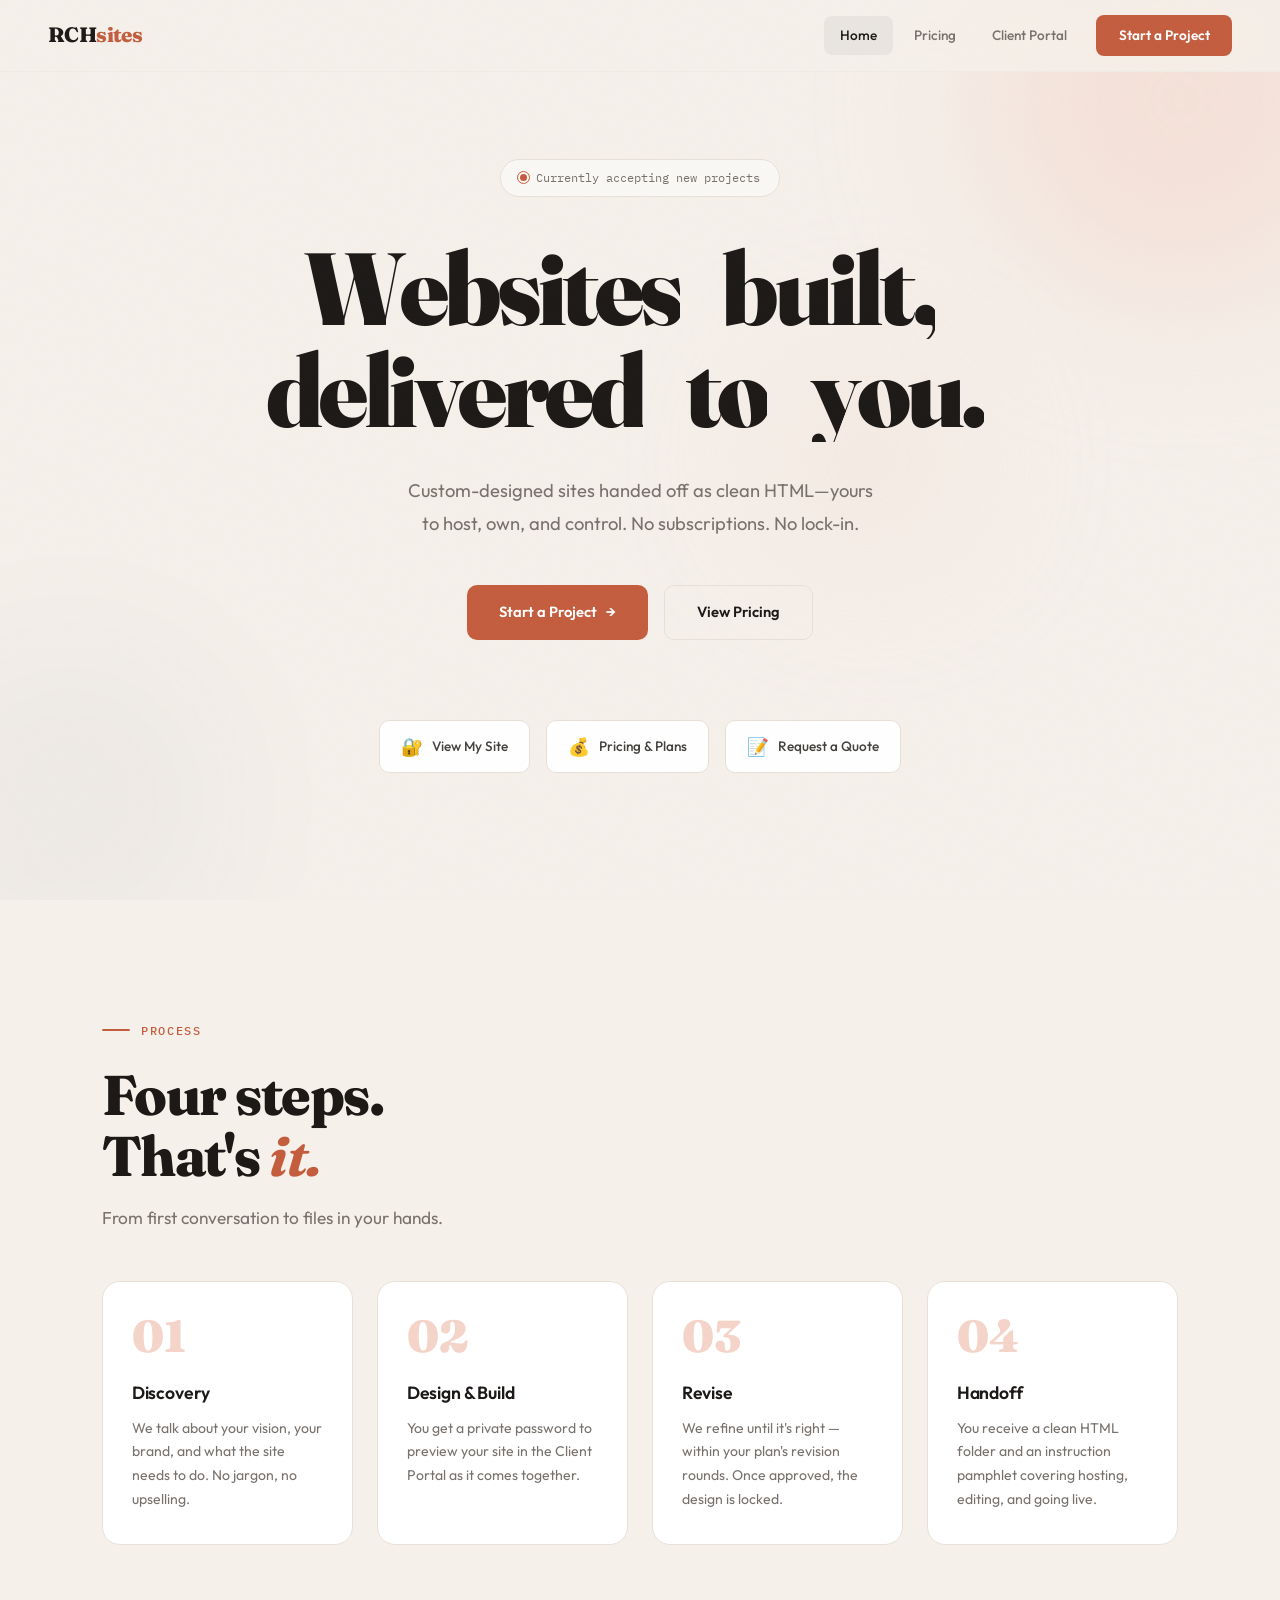
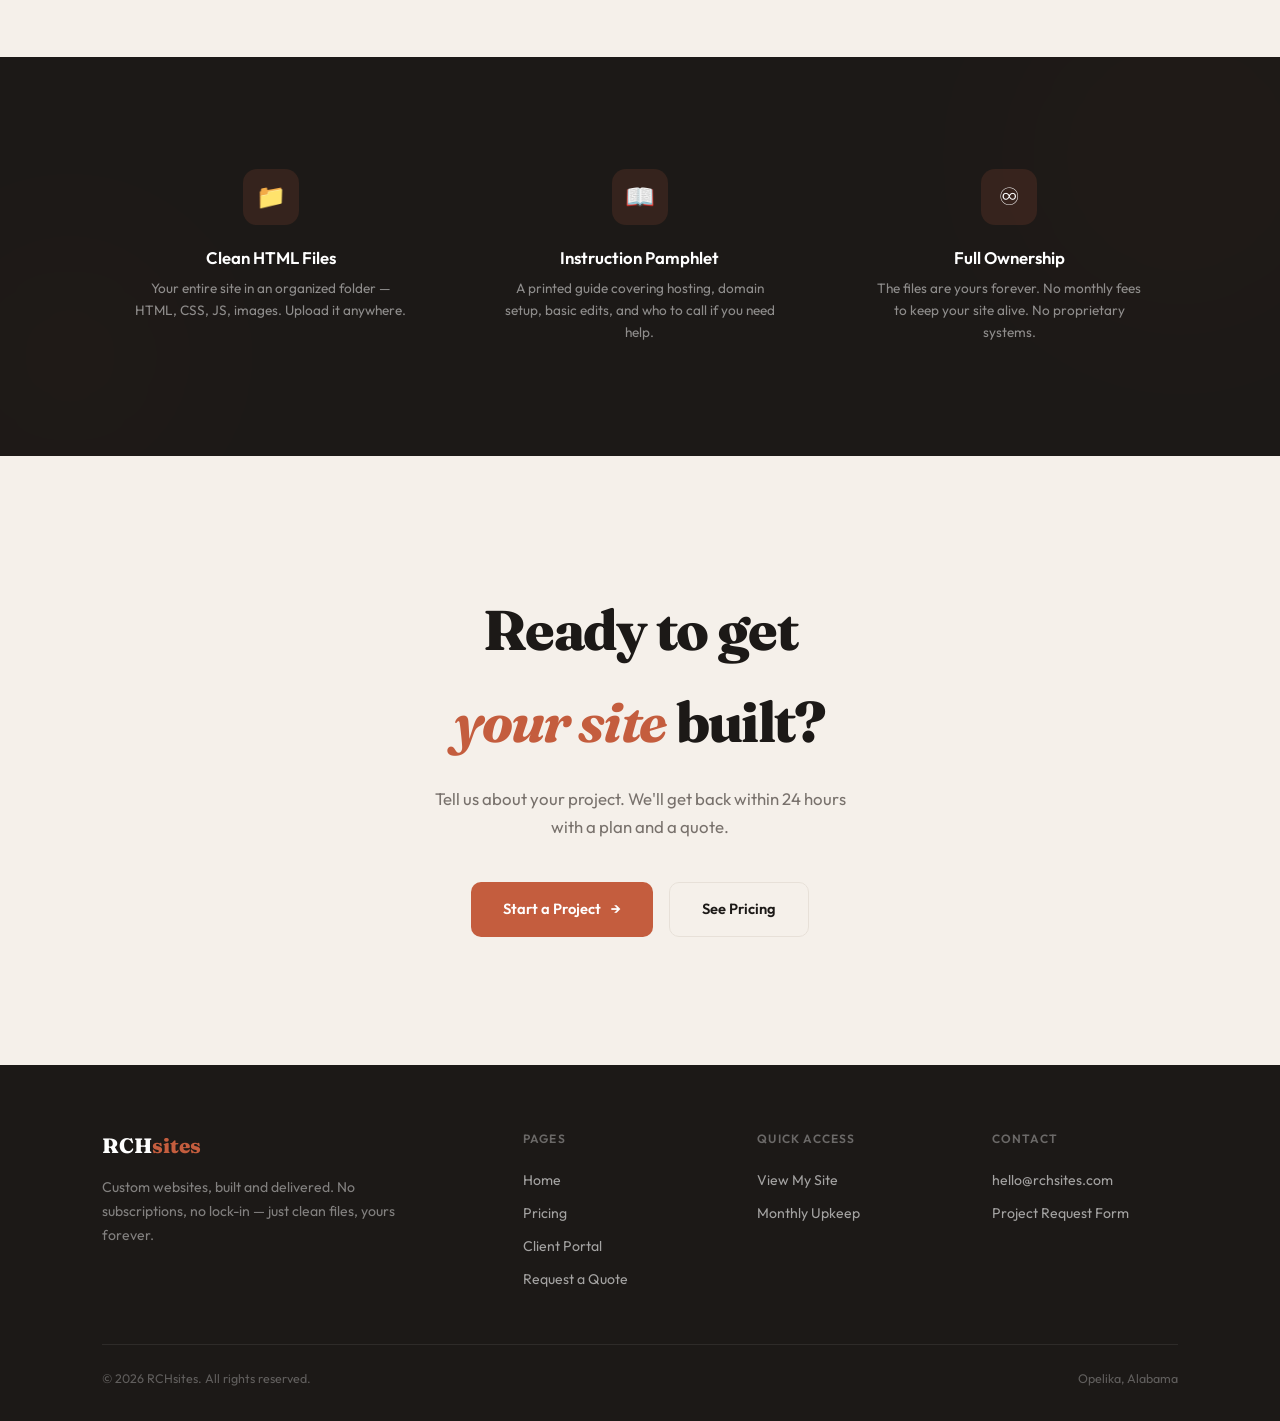
==== index.html @ c329c5b1 "Version 1.0 Initial files for site" ====
<!DOCTYPE html>
<html lang="en">
<head>
<meta charset="UTF-8">
<meta name="viewport" content="width=device-width, initial-scale=1.0">
<title>RCHsites — Web Design, Delivered.</title>
<link rel="stylesheet" href="style.css">
<style>
/* ── HOME-SPECIFIC ── */
.hero {
  min-height: 100vh;
  display: flex; flex-direction: column;
  justify-content: center; align-items: center;
  text-align: center;
  padding: 6rem 2rem 4rem;
  position: relative;
}

.hero h1 {
  font-family: var(--font-display);
  font-size: clamp(3.2rem, 8vw, 7rem);
  font-weight: 900;
  letter-spacing: -0.04em;
  line-height: 1;
  max-width: 850px;
  position: relative;
  z-index: 1;
}

.hero h1 em {
  font-style: italic;
  color: var(--accent);
  font-weight: 700;
  position: relative;
}

.hero h1 em::after {
  content: '';
  position: absolute;
  bottom: 4px; left: -2%; right: -2%;
  height: 12px;
  background: var(--accent-light);
  z-index: -1;
  border-radius: 4px;
  transform: rotate(-1deg);
}

.hero-sub {
  font-size: 1.15rem;
  color: var(--text-muted);
  max-width: 480px;
  margin: 2rem auto 2.8rem;
  line-height: 1.8;
  position: relative;
  z-index: 1;
}

.hero-actions {
  display: flex; gap: 1rem; flex-wrap: wrap; justify-content: center;
  position: relative; z-index: 1;
}

.hero-badge {
  display: inline-flex; align-items: center; gap: 0.6rem;
  padding: 0.5rem 1.2rem;
  border: 1px solid var(--border);
  border-radius: 100px;
  font-family: var(--font-mono);
  font-size: 0.75rem;
  color: var(--text-muted);
  margin-bottom: 2.5rem;
  background: var(--bg-white);
  animation: badgeFade 0.8s ease both;
}

.hero-badge .pulse {
  width: 7px; height: 7px;
  background: var(--accent);
  border-radius: 50%;
  position: relative;
}

.hero-badge .pulse::after {
  content: '';
  position: absolute; inset: -3px;
  border-radius: 50%;
  border: 1.5px solid var(--accent);
  animation: pingPulse 2s ease-in-out infinite;
}

@keyframes pingPulse {
  0%, 100% { transform: scale(1); opacity: 0.6; }
  50% { transform: scale(1.8); opacity: 0; }
}

@keyframes badgeFade {
  from { opacity: 0; transform: translateY(-10px); }
  to { opacity: 1; transform: translateY(0); }
}

/* ── QUICK LINK BAR ── */
.quick-links {
  margin-top: 5rem;
  display: flex; gap: 1rem; justify-content: center; flex-wrap: wrap;
  position: relative; z-index: 1;
}

.quick-link {
  display: flex; align-items: center; gap: 0.6rem;
  padding: 0.7rem 1.3rem;
  background: var(--bg-card);
  border: 1px solid var(--border);
  border-radius: 10px;
  font-size: 0.85rem;
  font-weight: 500;
  color: var(--text-mid);
  transition: all var(--transition);
  cursor: pointer;
}

.quick-link:hover {
  border-color: var(--accent);
  color: var(--accent);
  transform: translateY(-2px);
  box-shadow: var(--shadow-md);
}

.quick-link .ql-icon {
  font-size: 1.1rem;
}

/* ── TRUST STRIP ── */
.trust-strip {
  padding: 3rem 0;
  text-align: center;
  overflow: hidden;
}

.trust-label {
  font-family: var(--font-mono);
  font-size: 0.68rem;
  text-transform: uppercase;
  letter-spacing: 0.14em;
  color: var(--text-faint);
  margin-bottom: 2rem;
}

.trust-items {
  display: flex;
  gap: 4rem;
  justify-content: center;
  align-items: center;
  flex-wrap: wrap;
}

.trust-item {
  font-family: var(--font-display);
  font-size: 1.5rem;
  font-weight: 700;
  color: var(--text-faint);
  opacity: 0.5;
  letter-spacing: -0.02em;
  transition: opacity 0.3s;
}

.trust-item:hover { opacity: 0.8; }

/* ── PROCESS SECTION ── */
.process-section { position: relative; }

.process-grid {
  display: grid;
  grid-template-columns: repeat(4, 1fr);
  gap: 1.5rem;
  margin-top: 3rem;
}

.process-card {
  background: var(--bg-card);
  border: 1px solid var(--border);
  border-radius: var(--radius-lg);
  padding: 2rem 1.8rem;
  position: relative;
  overflow: hidden;
  transition: all var(--transition);
}

.process-card:hover {
  transform: translateY(-6px);
  box-shadow: var(--shadow-lg);
  border-color: var(--accent-light);
}

.process-card::before {
  content: '';
  position: absolute;
  top: 0; left: 0; right: 0;
  height: 3px;
  background: linear-gradient(90deg, var(--accent), transparent);
  transform: scaleX(0);
  transform-origin: left;
  transition: transform 0.5s cubic-bezier(0.22, 1, 0.36, 1);
}

.process-card:hover::before { transform: scaleX(1); }

.process-num {
  font-family: var(--font-display);
  font-size: 2.8rem;
  font-weight: 900;
  color: var(--accent-light);
  line-height: 1;
  margin-bottom: 1.2rem;
  transition: color 0.3s;
}

.process-card:hover .process-num { color: var(--accent); }

.process-card h3 {
  font-size: 1.1rem;
  font-weight: 600;
  margin-bottom: 0.6rem;
  letter-spacing: -0.01em;
}

.process-card p {
  font-size: 0.88rem;
  color: var(--text-muted);
  line-height: 1.7;
}

/* ── FEATURES STRIP ── */
.features-strip {
  background: var(--bg-dark);
  color: #fff;
  padding: 5rem 0;
  position: relative;
  overflow: hidden;
}

.features-strip .bg-shapes { opacity: 0.3; }
.features-strip .bg-shape { background: rgba(196,93,62,0.15); }

.features-grid {
  display: grid;
  grid-template-columns: repeat(3, 1fr);
  gap: 2rem;
  position: relative; z-index: 1;
}

.feature-item {
  text-align: center;
  padding: 2rem;
}

.feature-icon {
  width: 56px; height: 56px;
  margin: 0 auto 1.2rem;
  background: rgba(196,93,62,0.15);
  border-radius: 14px;
  display: flex; align-items: center; justify-content: center;
  font-size: 1.5rem;
  transition: transform 0.3s, background 0.3s;
}

.feature-item:hover .feature-icon {
  transform: scale(1.1) rotate(-5deg);
  background: rgba(196,93,62,0.25);
}

.feature-item h3 {
  font-size: 1.05rem;
  font-weight: 600;
  margin-bottom: 0.4rem;
}

.feature-item p {
  font-size: 0.85rem;
  color: rgba(255,255,255,0.5);
  line-height: 1.6;
}

/* ── CTA SECTION ── */
.cta-section {
  text-align: center;
  padding: 8rem 0;
}

.cta-section h2 {
  font-family: var(--font-display);
  font-size: clamp(2.2rem, 5vw, 3.5rem);
  font-weight: 800;
  letter-spacing: -0.03em;
  margin-bottom: 1rem;
}

.cta-section h2 em { font-style: italic; color: var(--accent); font-weight: 700; }

.cta-section p {
  color: var(--text-muted);
  font-size: 1.05rem;
  max-width: 440px;
  margin: 0 auto 2.5rem;
  line-height: 1.7;
}

.cta-buttons { display: flex; gap: 1rem; justify-content: center; flex-wrap: wrap; }

@media (max-width: 900px) {
  .process-grid { grid-template-columns: 1fr 1fr; }
  .features-grid { grid-template-columns: 1fr; gap: 1rem; }
}

@media (max-width: 600px) {
  .process-grid { grid-template-columns: 1fr; }
  .hero-actions { flex-direction: column; align-items: center; }
  .quick-links { flex-direction: column; align-items: center; }
}
</style>
</head>
<body>

<!-- NAV -->
<nav>
  <a href="index.html" class="nav-logo">RCH<span>sites</span></a>
  <button class="nav-toggle" aria-label="Menu">
    <span></span><span></span><span></span>
  </button>
  <div class="nav-links">
    <a href="index.html" class="active">Home</a>
    <a href="pricing.html">Pricing</a>
    <a href="portal.html">Client Portal</a>
    <a href="request.html" class="nav-cta">Start a Project</a>
  </div>
</nav>

<!-- HERO -->
<section class="hero">
  <div class="bg-shapes">
    <div class="bg-shape"></div>
    <div class="bg-shape"></div>
    <div class="bg-shape"></div>
  </div>

  <div class="hero-badge">
    <span class="pulse"></span>
    Currently accepting new projects
  </div>

  <h1 class="split-text">Websites built, delivered to you.</h1>

  <p class="hero-sub">
    Custom-designed sites handed off as clean HTML&mdash;yours to host, own, and control. No subscriptions. No lock-in.
  </p>

  <div class="hero-actions">
    <a href="request.html" class="btn btn-primary magnetic">Start a Project <span class="arrow">→</span></a>
    <a href="pricing.html" class="btn btn-outline magnetic">View Pricing</a>
  </div>

  <div class="quick-links">
    <a href="portal.html" class="quick-link">
      <span class="ql-icon">🔐</span>
      View My Site
    </a>
    <a href="pricing.html" class="quick-link">
      <span class="ql-icon">💰</span>
      Pricing &amp; Plans
    </a>
    <a href="request.html" class="quick-link">
      <span class="ql-icon">📝</span>
      Request a Quote
    </a>
  </div>
</section>

<!-- PROCESS -->
<section class="process-section">
  <div class="container">
    <div class="section-eyebrow">Process</div>
    <h2 class="section-heading reveal">Four steps.<br>That's <em>it.</em></h2>
    <p class="section-sub reveal">From first conversation to files in your hands.</p>

    <div class="process-grid stagger">
      <div class="process-card tilt-card reveal">
        <div class="tilt-inner">
          <div class="tilt-shine"></div>
          <div class="process-num">01</div>
          <h3>Discovery</h3>
          <p>We talk about your vision, your brand, and what the site needs to do. No jargon, no upselling.</p>
        </div>
      </div>
      <div class="process-card tilt-card reveal">
        <div class="tilt-inner">
          <div class="tilt-shine"></div>
          <div class="process-num">02</div>
          <h3>Design &amp; Build</h3>
          <p>You get a private password to preview your site in the Client Portal as it comes together.</p>
        </div>
      </div>
      <div class="process-card tilt-card reveal">
        <div class="tilt-inner">
          <div class="tilt-shine"></div>
          <div class="process-num">03</div>
          <h3>Revise</h3>
          <p>We refine until it's right — within your plan's revision rounds. Once approved, the design is locked.</p>
        </div>
      </div>
      <div class="process-card tilt-card reveal">
        <div class="tilt-inner">
          <div class="tilt-shine"></div>
          <div class="process-num">04</div>
          <h3>Handoff</h3>
          <p>You receive a clean HTML folder and an instruction pamphlet covering hosting, editing, and going live.</p>
        </div>
      </div>
    </div>
  </div>
</section>

<!-- FEATURES -->
<section class="features-strip">
  <div class="bg-shapes">
    <div class="bg-shape"></div>
    <div class="bg-shape"></div>
  </div>
  <div class="container">
    <div class="features-grid stagger">
      <div class="feature-item reveal">
        <div class="feature-icon">📁</div>
        <h3>Clean HTML Files</h3>
        <p>Your entire site in an organized folder — HTML, CSS, JS, images. Upload it anywhere.</p>
      </div>
      <div class="feature-item reveal">
        <div class="feature-icon">📖</div>
        <h3>Instruction Pamphlet</h3>
        <p>A printed guide covering hosting, domain setup, basic edits, and who to call if you need help.</p>
      </div>
      <div class="feature-item reveal">
        <div class="feature-icon">♾️</div>
        <h3>Full Ownership</h3>
        <p>The files are yours forever. No monthly fees to keep your site alive. No proprietary systems.</p>
      </div>
    </div>
  </div>
</section>

<!-- CTA -->
<section class="cta-section">
  <div class="container">
    <h2 class="reveal">Ready to get<br><em>your site</em> built?</h2>
    <p class="reveal">Tell us about your project. We'll get back within 24 hours with a plan and a quote.</p>
    <div class="cta-buttons reveal">
      <a href="request.html" class="btn btn-primary magnetic">Start a Project <span class="arrow">→</span></a>
      <a href="pricing.html" class="btn btn-outline magnetic">See Pricing</a>
    </div>
  </div>
</section>

<!-- FOOTER -->
<footer>
  <div class="container">
    <div class="footer-grid">
      <div>
        <div class="footer-brand">RCH<span>sites</span></div>
        <p class="footer-desc">Custom websites, built and delivered. No subscriptions, no lock-in — just clean files, yours forever.</p>
      </div>
      <div class="footer-col">
        <h4>Pages</h4>
        <a href="index.html">Home</a>
        <a href="pricing.html">Pricing</a>
        <a href="portal.html">Client Portal</a>
        <a href="request.html">Request a Quote</a>
      </div>
      <div class="footer-col">
        <h4>Quick Access</h4>
        <a href="portal.html">View My Site</a>
        <a href="pricing.html#upkeep">Monthly Upkeep</a>
      </div>
      <div class="footer-col">
        <h4>Contact</h4>
        <a href="mailto:hello@rchsites.com">hello@rchsites.com</a>
        <a href="request.html">Project Request Form</a>
      </div>
    </div>
    <div class="footer-bottom">
      <span>&copy; 2026 RCHsites. All rights reserved.</span>
      <span>Opelika, Alabama</span>
    </div>
  </div>
</footer>

<script src="main.js"></script>
</body>
</html>
---- style.css ----
/* ══════════════════════════════════════════
   RCHsites.com — Global Stylesheet
   Aesthetic: Warm editorial / refined craft
   ══════════════════════════════════════════ */

@import url('https://fonts.googleapis.com/css2?family=Fraunces:ital,opsz,wght@0,9..144,400;0,9..144,600;0,9..144,800;0,9..144,900;1,9..144,400;1,9..144,700&family=Outfit:wght@300;400;500;600;700&family=IBM+Plex+Mono:wght@400;500&display=swap');

*, *::before, *::after { margin: 0; padding: 0; box-sizing: border-box; }

:root {
  --bg: #f5f0ea;
  --bg-white: #faf8f5;
  --bg-card: #ffffff;
  --bg-dark: #1c1917;
  --bg-dark-card: #292524;
  --text: #1c1917;
  --text-mid: #44403c;
  --text-muted: #78716c;
  --text-faint: #a8a29e;
  --accent: #c45d3e;
  --accent-light: #f4d3c8;
  --accent-dark: #a14830;
  --accent-bg: rgba(196,93,62,0.06);
  --navy: #1e3a5f;
  --navy-light: #2c5282;
  --border: #e7e0d8;
  --border-light: #f0ebe5;
  --shadow-sm: 0 1px 3px rgba(28,25,23,0.04);
  --shadow-md: 0 4px 20px rgba(28,25,23,0.06);
  --shadow-lg: 0 12px 40px rgba(28,25,23,0.08);
  --shadow-xl: 0 20px 60px rgba(28,25,23,0.1);
  --radius: 12px;
  --radius-lg: 18px;
  --font-display: 'Fraunces', Georgia, serif;
  --font-body: 'Outfit', system-ui, sans-serif;
  --font-mono: 'IBM Plex Mono', monospace;
  --transition: 0.35s cubic-bezier(0.22, 1, 0.36, 1);
}

html { scroll-behavior: smooth; }

body {
  font-family: var(--font-body);
  background: var(--bg);
  color: var(--text);
  overflow-x: hidden;
  line-height: 1.65;
  font-weight: 400;
  -webkit-font-smoothing: antialiased;
}

a { color: inherit; text-decoration: none; }

::selection {
  background: var(--accent);
  color: #fff;
}

/* ══════ NOISE TEXTURE OVERLAY ══════ */
body::after {
  content: '';
  position: fixed;
  inset: 0;
  pointer-events: none;
  z-index: 9999;
  opacity: 0.025;
  background-image: url("data:image/svg+xml,%3Csvg viewBox='0 0 256 256' xmlns='http://www.w3.org/2000/svg'%3E%3Cfilter id='n'%3E%3CfeTurbulence type='fractalNoise' baseFrequency='0.9' numOctaves='4' stitchTiles='stitch'/%3E%3C/filter%3E%3Crect width='100%25' height='100%25' filter='url(%23n)'/%3E%3C/svg%3E");
  background-repeat: repeat;
  background-size: 200px 200px;
}

/* ══════ NAVIGATION ══════ */
nav {
  position: fixed; top: 0; left: 0; right: 0;
  z-index: 1000;
  padding: 0 3rem;
  height: 72px;
  display: flex; align-items: center; justify-content: space-between;
  background: rgba(245,240,234,0.85);
  backdrop-filter: blur(24px) saturate(1.5);
  -webkit-backdrop-filter: blur(24px) saturate(1.5);
  border-bottom: 1px solid var(--border-light);
  transition: transform 0.4s ease, box-shadow 0.4s ease;
}

nav.scrolled {
  box-shadow: var(--shadow-sm);
}

.nav-logo {
  font-family: var(--font-display);
  font-size: 1.3rem;
  font-weight: 800;
  letter-spacing: -0.03em;
  color: var(--text);
}

.nav-logo span { color: var(--accent); }

.nav-links { display: flex; gap: 0.3rem; align-items: center; }

.nav-links a {
  font-size: 0.85rem;
  font-weight: 500;
  color: var(--text-muted);
  padding: 0.5rem 1rem;
  border-radius: 8px;
  transition: color var(--transition), background var(--transition);
}

.nav-links a:hover {
  color: var(--text);
  background: rgba(28,25,23,0.04);
}

.nav-links a.active {
  color: var(--text);
  background: rgba(28,25,23,0.05);
}

.nav-cta {
  background: var(--accent) !important;
  color: #fff !important;
  padding: 0.55rem 1.4rem !important;
  border-radius: 8px !important;
  font-weight: 600 !important;
  transition: transform 0.2s, box-shadow 0.3s, background 0.3s !important;
  margin-left: 0.5rem;
}

.nav-cta:hover {
  background: var(--accent-dark) !important;
  transform: translateY(-1px);
  box-shadow: 0 6px 24px rgba(196,93,62,0.25);
}

/* Mobile nav toggle */
.nav-toggle {
  display: none;
  background: none; border: none;
  cursor: pointer; padding: 0.5rem;
  flex-direction: column; gap: 5px;
}
.nav-toggle span {
  display: block; width: 22px; height: 2px;
  background: var(--text); border-radius: 2px;
  transition: var(--transition);
}

/* ══════ SHARED LAYOUT ══════ */
.container { max-width: 1140px; margin: 0 auto; padding: 0 2rem; }
section { padding: 7rem 0; }

.section-eyebrow {
  display: inline-flex; align-items: center; gap: 0.7rem;
  font-family: var(--font-mono);
  font-size: 0.72rem;
  font-weight: 500;
  color: var(--accent);
  text-transform: uppercase;
  letter-spacing: 0.14em;
  margin-bottom: 1.5rem;
}

.section-eyebrow::before {
  content: '';
  width: 28px; height: 2px;
  background: var(--accent);
  border-radius: 1px;
}

.section-heading {
  font-family: var(--font-display);
  font-size: clamp(2.2rem, 4.5vw, 3.5rem);
  font-weight: 800;
  letter-spacing: -0.03em;
  line-height: 1.1;
  color: var(--text);
}

.section-heading em {
  font-style: italic;
  color: var(--accent);
  font-weight: 700;
}

.section-sub {
  font-size: 1.08rem;
  color: var(--text-muted);
  max-width: 520px;
  line-height: 1.75;
  margin-top: 1rem;
}

/* ══════ BUTTONS ══════ */
.btn {
  display: inline-flex; align-items: center; gap: 0.6rem;
  padding: 0.9rem 2rem;
  border-radius: 10px;
  font-family: var(--font-body);
  font-weight: 600;
  font-size: 0.92rem;
  border: none; cursor: pointer;
  transition: transform 0.25s ease, box-shadow 0.35s ease, background 0.3s;
  position: relative;
  overflow: hidden;
}

.btn::after {
  content: '';
  position: absolute; inset: 0;
  background: linear-gradient(120deg, transparent 40%, rgba(255,255,255,0.15) 50%, transparent 60%);
  transform: translateX(-100%);
  transition: transform 0.6s ease;
}

.btn:hover::after { transform: translateX(100%); }

.btn-primary {
  background: var(--accent);
  color: #fff;
}

.btn-primary:hover {
  transform: translateY(-2px);
  box-shadow: 0 8px 30px rgba(196,93,62,0.3);
}

.btn-outline {
  background: transparent;
  color: var(--text);
  border: 1.5px solid var(--border);
}

.btn-outline:hover {
  border-color: var(--text-mid);
  transform: translateY(-2px);
  box-shadow: var(--shadow-md);
}

.btn-dark {
  background: var(--bg-dark);
  color: #fff;
}

.btn-dark:hover {
  transform: translateY(-2px);
  box-shadow: 0 8px 30px rgba(28,25,23,0.25);
}

.btn .arrow {
  transition: transform 0.3s ease;
}

.btn:hover .arrow { transform: translateX(3px); }

/* ══════ CARDS ══════ */
.card {
  background: var(--bg-card);
  border: 1px solid var(--border);
  border-radius: var(--radius-lg);
  padding: 2.2rem;
  transition: transform var(--transition), box-shadow var(--transition), border-color var(--transition);
  position: relative;
}

.card:hover {
  transform: translateY(-5px);
  box-shadow: var(--shadow-lg);
  border-color: var(--accent-light);
}

/* ══════ SCROLL ANIMATIONS ══════ */
.reveal {
  opacity: 0;
  transform: translateY(40px);
  transition: opacity 0.8s cubic-bezier(0.22, 1, 0.36, 1), transform 0.8s cubic-bezier(0.22, 1, 0.36, 1);
}

.reveal.visible {
  opacity: 1;
  transform: translateY(0);
}

.reveal-left {
  opacity: 0;
  transform: translateX(-50px);
  transition: opacity 0.8s cubic-bezier(0.22, 1, 0.36, 1), transform 0.8s cubic-bezier(0.22, 1, 0.36, 1);
}

.reveal-left.visible {
  opacity: 1;
  transform: translateX(0);
}

.reveal-right {
  opacity: 0;
  transform: translateX(50px);
  transition: opacity 0.8s cubic-bezier(0.22, 1, 0.36, 1), transform 0.8s cubic-bezier(0.22, 1, 0.36, 1);
}

.reveal-right.visible {
  opacity: 1;
  transform: translateX(0);
}

.reveal-scale {
  opacity: 0;
  transform: scale(0.92);
  transition: opacity 0.8s cubic-bezier(0.22, 1, 0.36, 1), transform 0.8s cubic-bezier(0.22, 1, 0.36, 1);
}

.reveal-scale.visible {
  opacity: 1;
  transform: scale(1);
}

/* Stagger children */
.stagger > * { transition-delay: calc(var(--i, 0) * 0.1s); }

/* ══════ TEXT SPLIT ANIMATION ══════ */
.split-text .char {
  display: inline-block;
  opacity: 0;
  transform: translateY(50px) rotateX(-40deg);
  animation: charReveal 0.6s cubic-bezier(0.22, 1, 0.36, 1) forwards;
}

@keyframes charReveal {
  to { opacity: 1; transform: translateY(0) rotateX(0); }
}

.split-text .word {
  display: inline-block;
  overflow: hidden;
  margin-right: 0.3em;
  vertical-align: top;
}

/* ══════ FLOATING SHAPES ══════ */
.bg-shapes {
  position: absolute; inset: 0;
  pointer-events: none;
  overflow: hidden;
  z-index: 0;
}

.bg-shape {
  position: absolute;
  border-radius: 50%;
  opacity: 0.5;
  filter: blur(80px);
  animation: float 20s ease-in-out infinite;
}

.bg-shape:nth-child(1) {
  width: 400px; height: 400px;
  background: var(--accent-light);
  top: -100px; right: -100px;
  animation-delay: 0s;
}

.bg-shape:nth-child(2) {
  width: 300px; height: 300px;
  background: rgba(30,58,95,0.08);
  bottom: -50px; left: -80px;
  animation-delay: -7s;
}

.bg-shape:nth-child(3) {
  width: 200px; height: 200px;
  background: var(--accent-light);
  top: 40%; left: 60%;
  animation-delay: -14s;
  opacity: 0.3;
}

@keyframes float {
  0%, 100% { transform: translate(0, 0) rotate(0deg); }
  25% { transform: translate(30px, -40px) rotate(5deg); }
  50% { transform: translate(-20px, 20px) rotate(-3deg); }
  75% { transform: translate(15px, 30px) rotate(4deg); }
}

/* ══════ TILT CARD EFFECT ══════ */
.tilt-card {
  transform-style: preserve-3d;
  perspective: 1000px;
}

.tilt-card .tilt-inner {
  transition: transform 0.15s ease;
  transform-style: preserve-3d;
}

.tilt-card .tilt-shine {
  position: absolute; inset: 0;
  border-radius: inherit;
  pointer-events: none;
  opacity: 0;
  transition: opacity 0.3s;
  background: radial-gradient(circle at var(--x, 50%) var(--y, 50%),
    rgba(255,255,255,0.12) 0%, transparent 60%);
}

.tilt-card:hover .tilt-shine { opacity: 1; }

/* ══════ MAGNETIC BUTTON ══════ */
.magnetic {
  transition: transform 0.2s ease;
}

/* ══════ PAGE TRANSITION ══════ */
.page-content {
  animation: pageIn 0.7s cubic-bezier(0.22, 1, 0.36, 1) both;
}

@keyframes pageIn {
  from { opacity: 0; transform: translateY(30px); }
  to { opacity: 1; transform: translateY(0); }
}

/* ══════ COUNTER ANIMATION ══════ */
.counter {
  font-variant-numeric: tabular-nums;
}

/* ══════ MARQUEE ══════ */
.marquee-track {
  display: flex;
  animation: marquee 30s linear infinite;
  width: max-content;
}

@keyframes marquee {
  from { transform: translateX(0); }
  to { transform: translateX(-50%); }
}

/* ══════ DIVIDER ══════ */
.divider {
  height: 1px;
  background: var(--border);
  margin: 0 auto;
}

/* ══════ FOOTER ══════ */
footer {
  background: var(--bg-dark);
  color: rgba(255,255,255,0.7);
  padding: 4rem 0 2rem;
}

.footer-grid {
  display: grid;
  grid-template-columns: 2fr 1fr 1fr 1fr;
  gap: 3rem;
  margin-bottom: 3rem;
}

.footer-brand {
  font-family: var(--font-display);
  font-size: 1.3rem;
  font-weight: 800;
  color: #fff;
  margin-bottom: 0.8rem;
}

.footer-brand span { color: var(--accent); }

.footer-desc {
  font-size: 0.88rem;
  line-height: 1.7;
  color: rgba(255,255,255,0.45);
  max-width: 300px;
}

.footer-col h4 {
  font-size: 0.75rem;
  font-weight: 600;
  text-transform: uppercase;
  letter-spacing: 0.1em;
  color: rgba(255,255,255,0.35);
  margin-bottom: 1rem;
}

.footer-col a {
  display: block;
  font-size: 0.88rem;
  color: rgba(255,255,255,0.6);
  padding: 0.3rem 0;
  transition: color 0.2s, transform 0.2s;
}

.footer-col a:hover {
  color: #fff;
  transform: translateX(3px);
}

.footer-bottom {
  border-top: 1px solid rgba(255,255,255,0.08);
  padding-top: 1.5rem;
  display: flex; justify-content: space-between; align-items: center;
  font-size: 0.78rem;
  color: rgba(255,255,255,0.3);
}

/* ══════ RESPONSIVE ══════ */
@media (max-width: 900px) {
  .footer-grid { grid-template-columns: 1fr 1fr; gap: 2rem; }
}

@media (max-width: 768px) {
  nav { padding: 0 1.2rem; }
  .nav-links { 
    display: none; 
    position: absolute;
    top: 72px; left: 0; right: 0;
    background: rgba(245,240,234,0.97);
    backdrop-filter: blur(24px);
    flex-direction: column;
    padding: 1rem;
    border-bottom: 1px solid var(--border);
    gap: 0;
  }
  .nav-links.open { display: flex; }
  .nav-links a { padding: 0.8rem 1rem; }
  .nav-cta { margin-left: 0 !important; margin-top: 0.5rem; text-align: center; justify-content: center; }
  .nav-toggle { display: flex; }
  section { padding: 4.5rem 0; }
  .container { padding: 0 1.2rem; }
  .footer-grid { grid-template-columns: 1fr; gap: 1.5rem; }
  .footer-bottom { flex-direction: column; gap: 0.5rem; text-align: center; }
}
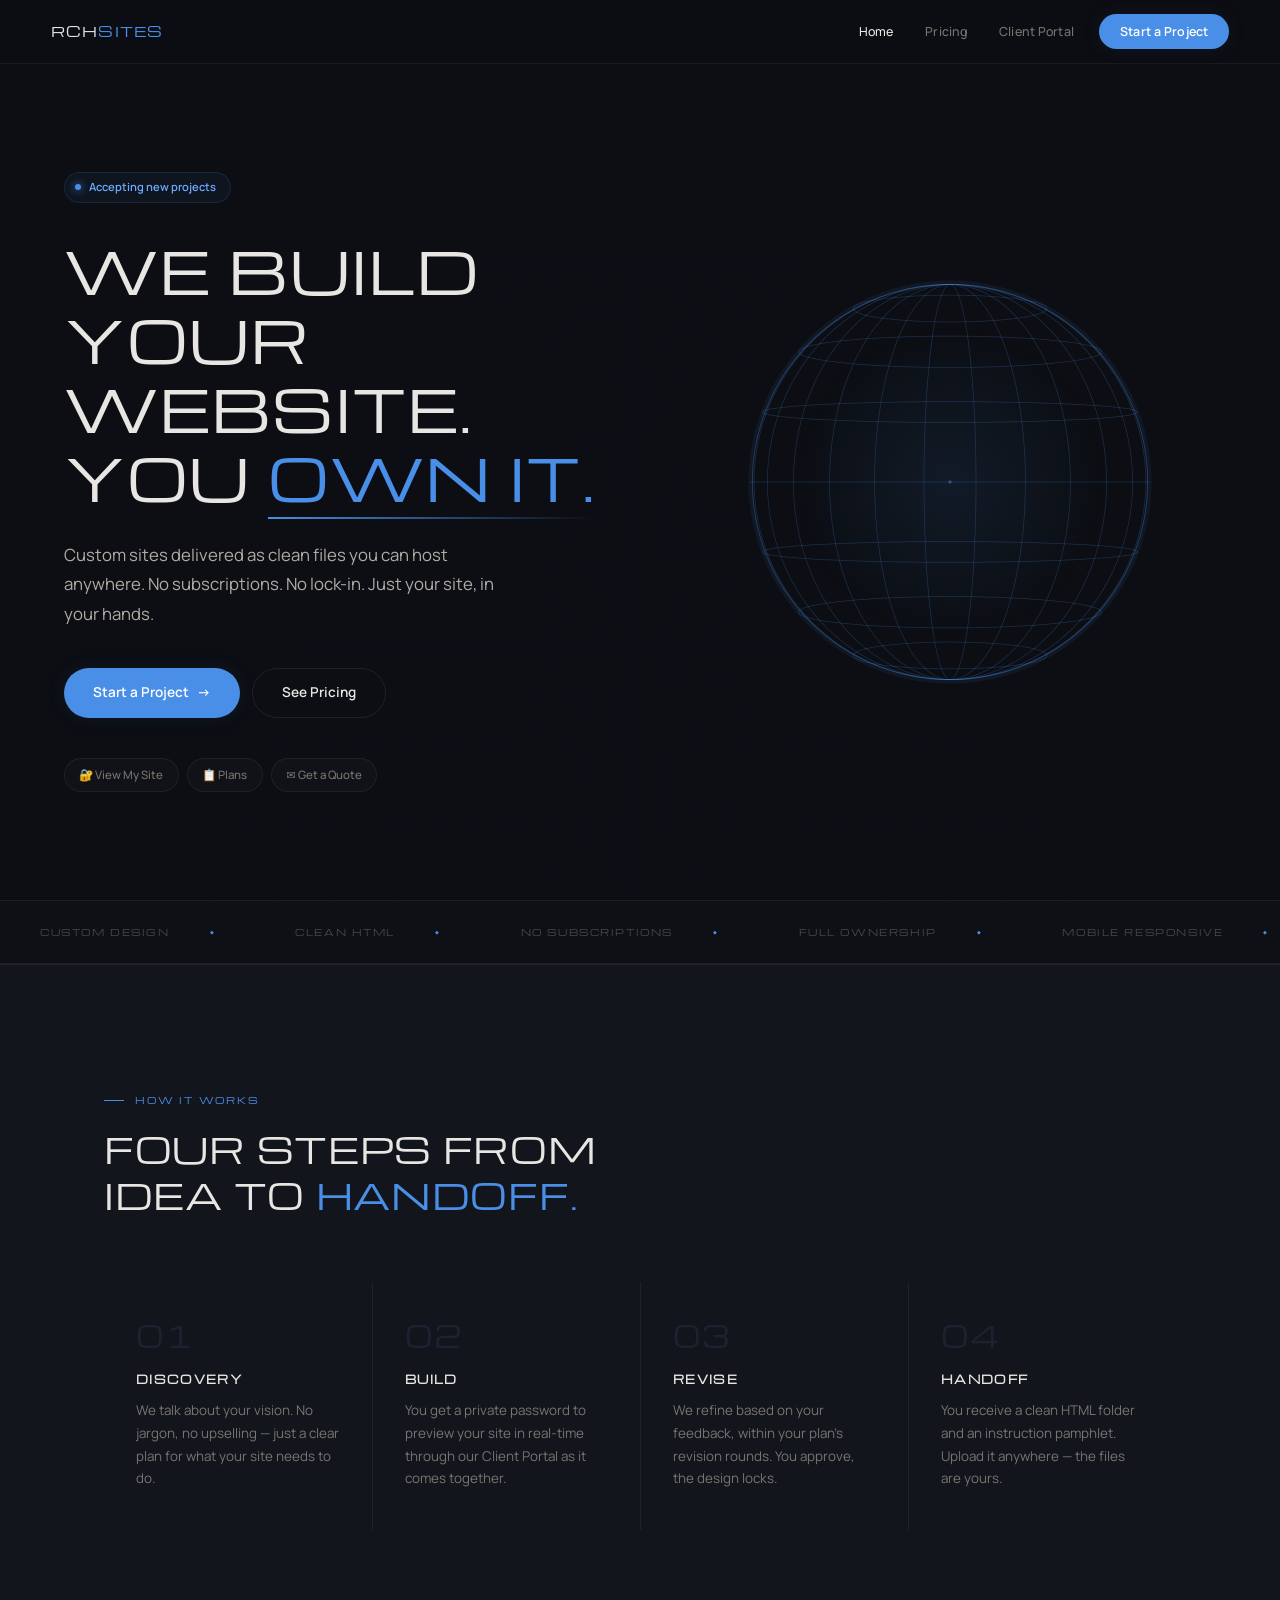
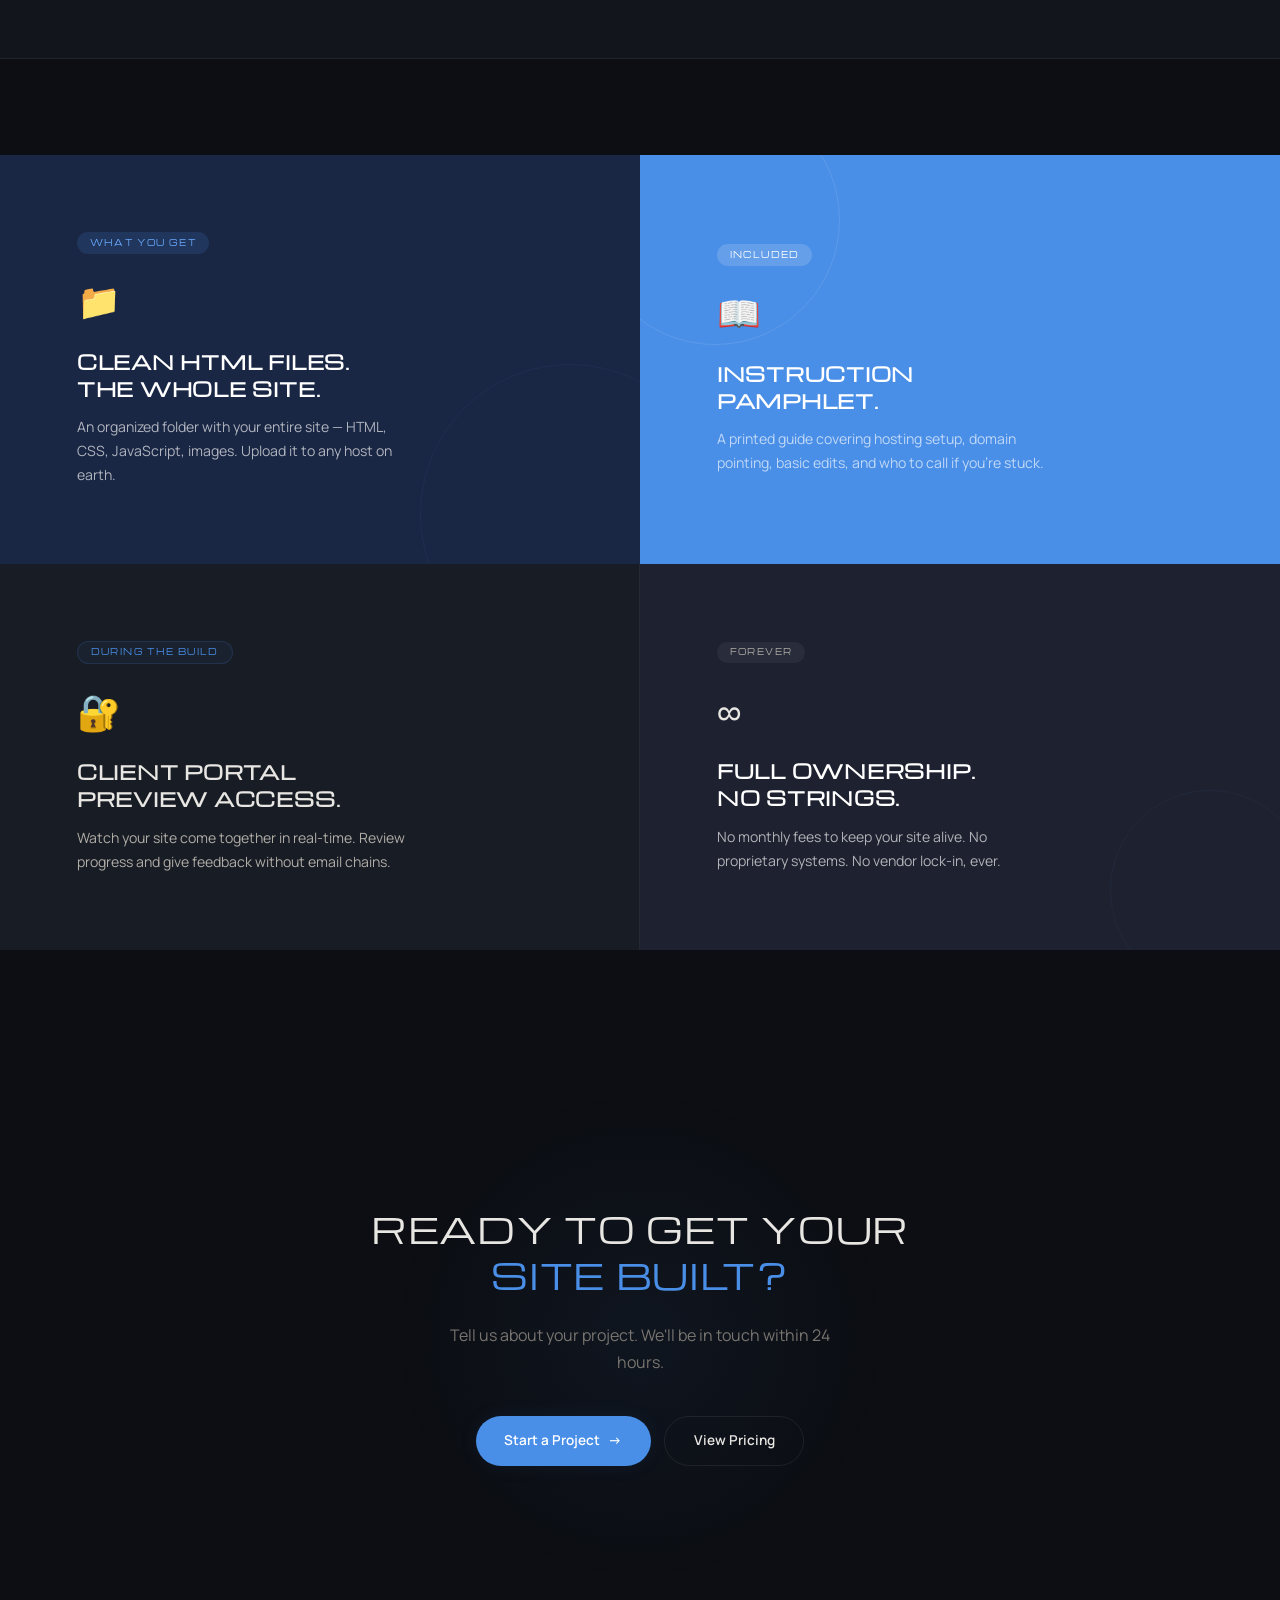
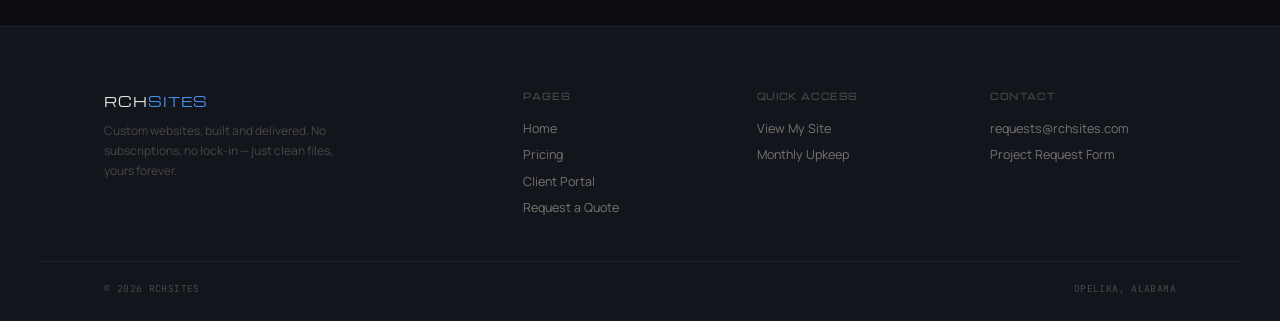
==== commit 3fb4ef92: "v2" ====
--- a/index.html
+++ b/index.html
@@ -6,490 +6,181 @@
 <title>RCHsites — Web Design, Delivered.</title>
 <link rel="stylesheet" href="style.css">
 <style>
-/* ── HOME-SPECIFIC ── */
-.hero {
-  min-height: 100vh;
-  display: flex; flex-direction: column;
-  justify-content: center; align-items: center;
-  text-align: center;
-  padding: 6rem 2rem 4rem;
-  position: relative;
+.hero{min-height:100vh;display:grid;grid-template-columns:1.1fr 1fr;align-items:center;padding:0 clamp(1.5rem,5vw,5rem);padding-top:64px;gap:2rem}
+.hero-text{padding:4rem 0;position:relative;z-index:2}
+.hero-text>*{animation:elIn .9s cubic-bezier(.16,1,.3,1) both}
+.hero-text>*:nth-child(1){animation-delay:.4s}
+.hero-text>*:nth-child(2){animation-delay:.55s}
+.hero-text>*:nth-child(3){animation-delay:.65s}
+.hero-text>*:nth-child(4){animation-delay:.75s}
+.hero-text>*:nth-child(5){animation-delay:.85s}
+@keyframes elIn{from{opacity:0;transform:translateY(30px)}to{opacity:1;transform:translateY(0)}}
+.hero-badge{display:inline-flex;align-items:center;gap:.5rem;padding:.35rem .9rem .35rem .6rem;background:var(--blue-faint);color:var(--blue-bright);border:1px solid var(--border-blue);border-radius:100px;font-size:.7rem;font-weight:600}
+.hero-badge .dot{width:6px;height:6px;background:var(--blue);border-radius:50%;box-shadow:0 0 8px var(--blue);animation:pulse 2s ease-in-out infinite}
+@keyframes pulse{0%,100%{opacity:1;box-shadow:0 0 8px var(--blue)}50%{opacity:.5;box-shadow:0 0 16px var(--blue)}}
+.hero h1{font-family:var(--font-h);font-size:clamp(2rem,4.5vw,3.6rem);font-weight:400;letter-spacing:.02em;line-height:1.2;margin-top:2rem;text-transform:uppercase}
+.hero h1 .hl{color:var(--blue);position:relative}
+.hero h1 .hl::after{content:'';position:absolute;bottom:-2px;left:0;right:0;height:2px;background:linear-gradient(90deg,var(--blue),transparent)}
+.hero-sub{font-size:1.05rem;color:var(--text-mid);max-width:440px;line-height:1.75;margin:1.8rem 0 2.5rem}
+.hero-btns{display:flex;gap:.8rem;flex-wrap:wrap}
+.quick-row{display:flex;gap:.5rem;flex-wrap:wrap;margin-top:2.5rem}
+.qlink{display:flex;align-items:center;gap:.4rem;padding:.45rem .9rem;background:rgba(255,255,255,0.02);border:1px solid var(--border);border-radius:100px;font-size:.72rem;font-weight:500;color:var(--text-soft);transition:.2s}
+.qlink:hover{border-color:var(--border-blue);color:var(--blue);background:var(--blue-faint)}
+.hero-globe{position:relative;display:flex;align-items:center;justify-content:center;animation:globeIn 1.2s cubic-bezier(.16,1,.3,1) .5s both}
+@keyframes globeIn{from{opacity:0;transform:scale(.7) rotate(-15deg)}to{opacity:1;transform:scale(1) rotate(0)}}
+#globeCanvas{width:100%;max-width:520px;aspect-ratio:1}
+.globe-glow{position:absolute;width:60%;height:60%;top:20%;left:20%;background:radial-gradient(circle,rgba(74,143,231,0.1) 0%,transparent 70%);pointer-events:none;animation:gPulse 4s ease-in-out infinite}
+@keyframes gPulse{0%,100%{opacity:.6;transform:scale(1)}50%{opacity:1;transform:scale(1.1)}}
+
+/* process */
+.process{padding:8rem 0;background:var(--bg-card);border-top:1px solid var(--border);border-bottom:1px solid var(--border)}
+.steps{display:grid;grid-template-columns:repeat(4,1fr);gap:0;margin-top:4rem}
+.step{padding:2.5rem 2rem;border-left:1px solid var(--border);position:relative;transition:.35s}
+.step:first-child{border-left:none}
+.step::before{content:'';position:absolute;top:0;left:0;width:0;height:1px;background:var(--blue);transition:width .6s cubic-bezier(.22,1,.36,1)}
+.step:hover::before{width:100%}
+.step:hover{background:var(--blue-faint)}
+.step:hover .snum{color:var(--blue);text-shadow:0 0 20px var(--blue-glow)}
+.snum{font-family:var(--font-h);font-size:1.8rem;color:var(--bg-surface);line-height:1;margin-bottom:1.3rem;transition:.3s;letter-spacing:.05em}
+.step h3{font-family:var(--font-h);font-size:.7rem;letter-spacing:.12em;text-transform:uppercase;margin-bottom:.6rem}
+.step p{font-size:.84rem;color:var(--text-soft);line-height:1.7}
+
+/* features */
+.features{display:grid;grid-template-columns:1fr 1fr}
+.feat{padding:clamp(3rem,6vw,5.5rem);display:flex;flex-direction:column;justify-content:center;position:relative;overflow:hidden;transition:.3s;min-height:380px}
+.feat-1{background:var(--navy)}.feat-2{background:var(--blue)}.feat-3{background:var(--bg-card2);border-right:1px solid var(--border)}.feat-4{background:var(--bg-surface)}
+.feat .f-tag{display:inline-block;font-family:var(--font-h);font-size:.48rem;letter-spacing:.18em;text-transform:uppercase;padding:.3rem .8rem;border-radius:100px;margin-bottom:1.2rem;width:fit-content}
+.feat-1 .f-tag{background:rgba(74,143,231,0.15);color:var(--blue-bright)}
+.feat-2 .f-tag{background:rgba(255,255,255,0.15);color:#fff}
+.feat-3 .f-tag{background:var(--blue-faint);color:var(--blue);border:1px solid var(--border-blue)}
+.feat-4 .f-tag{background:rgba(255,255,255,0.05);color:var(--text-mid)}
+.feat .f-icon{font-size:2.2rem;margin-bottom:1.2rem;display:inline-block;transition:transform .3s}
+.feat:hover .f-icon{transform:scale(1.15) rotate(-5deg)}
+.feat h3{font-family:var(--font-h);font-size:clamp(.9rem,1.8vw,1.2rem);letter-spacing:.04em;text-transform:uppercase;line-height:1.4;margin-bottom:.8rem;color:#fff}
+.feat-3 h3{color:var(--text)}
+.feat p{font-size:.88rem;line-height:1.7;opacity:.65;max-width:340px;color:#fff}
+.feat-3 p{color:var(--text-mid);opacity:1}
+.feat-deco{position:absolute;border-radius:50%;pointer-events:none}
+.feat-1 .feat-deco{width:300px;height:300px;border:1px solid rgba(74,143,231,0.08);bottom:-100px;right:-80px}
+.feat-2 .feat-deco{width:250px;height:250px;border:1px solid rgba(255,255,255,0.1);top:-60px;left:-50px}
+.feat-4 .feat-deco{width:200px;height:200px;border:1px solid rgba(74,143,231,0.06);bottom:-40px;right:-30px}
+
+/* cta */
+.cta{padding:10rem 0;text-align:center;overflow:hidden}
+.cta::before{content:'';position:absolute;width:500px;height:500px;background:radial-gradient(circle,rgba(74,143,231,0.06) 0%,transparent 70%);top:50%;left:50%;transform:translate(-50%,-50%);pointer-events:none}
+.cta-sub{font-size:1rem;color:var(--text-soft);max-width:380px;margin:1.5rem auto 2.5rem;line-height:1.7;position:relative;z-index:1}
+.cta-btns{display:flex;justify-content:center;gap:.8rem;flex-wrap:wrap;position:relative;z-index:1}
+
+@media(max-width:900px){
+  .hero{grid-template-columns:1fr;text-align:center}
+  .hero-sub{margin-left:auto;margin-right:auto}
+  .hero-btns,.quick-row{justify-content:center}
+  .hero-globe{max-width:350px;margin:0 auto}
+  .steps{grid-template-columns:1fr 1fr}
+  .step{border-left:none!important;border-top:1px solid var(--border)}.step:nth-child(-n+2){border-top:none}
+  .features{grid-template-columns:1fr}
 }
-
-.hero h1 {
-  font-family: var(--font-display);
-  font-size: clamp(3.2rem, 8vw, 7rem);
-  font-weight: 900;
-  letter-spacing: -0.04em;
-  line-height: 1;
-  max-width: 850px;
-  position: relative;
-  z-index: 1;
-}
-
-.hero h1 em {
-  font-style: italic;
-  color: var(--accent);
-  font-weight: 700;
-  position: relative;
-}
-
-.hero h1 em::after {
-  content: '';
-  position: absolute;
-  bottom: 4px; left: -2%; right: -2%;
-  height: 12px;
-  background: var(--accent-light);
-  z-index: -1;
-  border-radius: 4px;
-  transform: rotate(-1deg);
-}
-
-.hero-sub {
-  font-size: 1.15rem;
-  color: var(--text-muted);
-  max-width: 480px;
-  margin: 2rem auto 2.8rem;
-  line-height: 1.8;
-  position: relative;
-  z-index: 1;
-}
-
-.hero-actions {
-  display: flex; gap: 1rem; flex-wrap: wrap; justify-content: center;
-  position: relative; z-index: 1;
-}
-
-.hero-badge {
-  display: inline-flex; align-items: center; gap: 0.6rem;
-  padding: 0.5rem 1.2rem;
-  border: 1px solid var(--border);
-  border-radius: 100px;
-  font-family: var(--font-mono);
-  font-size: 0.75rem;
-  color: var(--text-muted);
-  margin-bottom: 2.5rem;
-  background: var(--bg-white);
-  animation: badgeFade 0.8s ease both;
-}
-
-.hero-badge .pulse {
-  width: 7px; height: 7px;
-  background: var(--accent);
-  border-radius: 50%;
-  position: relative;
-}
-
-.hero-badge .pulse::after {
-  content: '';
-  position: absolute; inset: -3px;
-  border-radius: 50%;
-  border: 1.5px solid var(--accent);
-  animation: pingPulse 2s ease-in-out infinite;
-}
-
-@keyframes pingPulse {
-  0%, 100% { transform: scale(1); opacity: 0.6; }
-  50% { transform: scale(1.8); opacity: 0; }
-}
-
-@keyframes badgeFade {
-  from { opacity: 0; transform: translateY(-10px); }
-  to { opacity: 1; transform: translateY(0); }
-}
-
-/* ── QUICK LINK BAR ── */
-.quick-links {
-  margin-top: 5rem;
-  display: flex; gap: 1rem; justify-content: center; flex-wrap: wrap;
-  position: relative; z-index: 1;
-}
-
-.quick-link {
-  display: flex; align-items: center; gap: 0.6rem;
-  padding: 0.7rem 1.3rem;
-  background: var(--bg-card);
-  border: 1px solid var(--border);
-  border-radius: 10px;
-  font-size: 0.85rem;
-  font-weight: 500;
-  color: var(--text-mid);
-  transition: all var(--transition);
-  cursor: pointer;
-}
-
-.quick-link:hover {
-  border-color: var(--accent);
-  color: var(--accent);
-  transform: translateY(-2px);
-  box-shadow: var(--shadow-md);
-}
-
-.quick-link .ql-icon {
-  font-size: 1.1rem;
-}
-
-/* ── TRUST STRIP ── */
-.trust-strip {
-  padding: 3rem 0;
-  text-align: center;
-  overflow: hidden;
-}
-
-.trust-label {
-  font-family: var(--font-mono);
-  font-size: 0.68rem;
-  text-transform: uppercase;
-  letter-spacing: 0.14em;
-  color: var(--text-faint);
-  margin-bottom: 2rem;
-}
-
-.trust-items {
-  display: flex;
-  gap: 4rem;
-  justify-content: center;
-  align-items: center;
-  flex-wrap: wrap;
-}
-
-.trust-item {
-  font-family: var(--font-display);
-  font-size: 1.5rem;
-  font-weight: 700;
-  color: var(--text-faint);
-  opacity: 0.5;
-  letter-spacing: -0.02em;
-  transition: opacity 0.3s;
-}
-
-.trust-item:hover { opacity: 0.8; }
-
-/* ── PROCESS SECTION ── */
-.process-section { position: relative; }
-
-.process-grid {
-  display: grid;
-  grid-template-columns: repeat(4, 1fr);
-  gap: 1.5rem;
-  margin-top: 3rem;
-}
-
-.process-card {
-  background: var(--bg-card);
-  border: 1px solid var(--border);
-  border-radius: var(--radius-lg);
-  padding: 2rem 1.8rem;
-  position: relative;
-  overflow: hidden;
-  transition: all var(--transition);
-}
-
-.process-card:hover {
-  transform: translateY(-6px);
-  box-shadow: var(--shadow-lg);
-  border-color: var(--accent-light);
-}
-
-.process-card::before {
-  content: '';
-  position: absolute;
-  top: 0; left: 0; right: 0;
-  height: 3px;
-  background: linear-gradient(90deg, var(--accent), transparent);
-  transform: scaleX(0);
-  transform-origin: left;
-  transition: transform 0.5s cubic-bezier(0.22, 1, 0.36, 1);
-}
-
-.process-card:hover::before { transform: scaleX(1); }
-
-.process-num {
-  font-family: var(--font-display);
-  font-size: 2.8rem;
-  font-weight: 900;
-  color: var(--accent-light);
-  line-height: 1;
-  margin-bottom: 1.2rem;
-  transition: color 0.3s;
-}
-
-.process-card:hover .process-num { color: var(--accent); }
-
-.process-card h3 {
-  font-size: 1.1rem;
-  font-weight: 600;
-  margin-bottom: 0.6rem;
-  letter-spacing: -0.01em;
-}
-
-.process-card p {
-  font-size: 0.88rem;
-  color: var(--text-muted);
-  line-height: 1.7;
-}
-
-/* ── FEATURES STRIP ── */
-.features-strip {
-  background: var(--bg-dark);
-  color: #fff;
-  padding: 5rem 0;
-  position: relative;
-  overflow: hidden;
-}
-
-.features-strip .bg-shapes { opacity: 0.3; }
-.features-strip .bg-shape { background: rgba(196,93,62,0.15); }
-
-.features-grid {
-  display: grid;
-  grid-template-columns: repeat(3, 1fr);
-  gap: 2rem;
-  position: relative; z-index: 1;
-}
-
-.feature-item {
-  text-align: center;
-  padding: 2rem;
-}
-
-.feature-icon {
-  width: 56px; height: 56px;
-  margin: 0 auto 1.2rem;
-  background: rgba(196,93,62,0.15);
-  border-radius: 14px;
-  display: flex; align-items: center; justify-content: center;
-  font-size: 1.5rem;
-  transition: transform 0.3s, background 0.3s;
-}
-
-.feature-item:hover .feature-icon {
-  transform: scale(1.1) rotate(-5deg);
-  background: rgba(196,93,62,0.25);
-}
-
-.feature-item h3 {
-  font-size: 1.05rem;
-  font-weight: 600;
-  margin-bottom: 0.4rem;
-}
-
-.feature-item p {
-  font-size: 0.85rem;
-  color: rgba(255,255,255,0.5);
-  line-height: 1.6;
-}
-
-/* ── CTA SECTION ── */
-.cta-section {
-  text-align: center;
-  padding: 8rem 0;
-}
-
-.cta-section h2 {
-  font-family: var(--font-display);
-  font-size: clamp(2.2rem, 5vw, 3.5rem);
-  font-weight: 800;
-  letter-spacing: -0.03em;
-  margin-bottom: 1rem;
-}
-
-.cta-section h2 em { font-style: italic; color: var(--accent); font-weight: 700; }
-
-.cta-section p {
-  color: var(--text-muted);
-  font-size: 1.05rem;
-  max-width: 440px;
-  margin: 0 auto 2.5rem;
-  line-height: 1.7;
-}
-
-.cta-buttons { display: flex; gap: 1rem; justify-content: center; flex-wrap: wrap; }
-
-@media (max-width: 900px) {
-  .process-grid { grid-template-columns: 1fr 1fr; }
-  .features-grid { grid-template-columns: 1fr; gap: 1rem; }
-}
-
-@media (max-width: 600px) {
-  .process-grid { grid-template-columns: 1fr; }
-  .hero-actions { flex-direction: column; align-items: center; }
-  .quick-links { flex-direction: column; align-items: center; }
+@media(max-width:600px){
+  .steps{grid-template-columns:1fr}
+  .step{border-top:1px solid var(--border)}.step:first-child{border-top:none}
+  .hero-btns{flex-direction:column;align-items:center}
 }
 </style>
 </head>
 <body>
+<canvas id="gridCanvas"></canvas>
+<div class="page">
 
-<!-- NAV -->
 <nav>
-  <a href="index.html" class="nav-logo">RCH<span>sites</span></a>
-  <button class="nav-toggle" aria-label="Menu">
-    <span></span><span></span><span></span>
-  </button>
-  <div class="nav-links">
+  <a href="index.html" class="n-logo">RCH<span>SITES</span></a>
+  <button class="n-toggle" aria-label="Menu"><span></span><span></span><span></span></button>
+  <div class="n-links">
     <a href="index.html" class="active">Home</a>
     <a href="pricing.html">Pricing</a>
     <a href="portal.html">Client Portal</a>
-    <a href="request.html" class="nav-cta">Start a Project</a>
+    <a href="request.html" class="n-cta">Start a Project</a>
   </div>
 </nav>
 
-<!-- HERO -->
 <section class="hero">
-  <div class="bg-shapes">
-    <div class="bg-shape"></div>
-    <div class="bg-shape"></div>
-    <div class="bg-shape"></div>
+  <div class="hero-text">
+    <div class="hero-badge"><span class="dot"></span> Accepting new projects</div>
+    <h1>We build<br>your website.<br>You <span class="hl">own it.</span></h1>
+    <p class="hero-sub">Custom sites delivered as clean files you can host anywhere. No subscriptions. No lock-in. Just your site, in your hands.</p>
+    <div class="hero-btns">
+      <a href="request.html" class="btn btn-blue">Start a Project <span class="arr">→</span></a>
+      <a href="pricing.html" class="btn btn-wire">See Pricing</a>
+    </div>
+    <div class="quick-row">
+      <a href="portal.html" class="qlink">🔐 View My Site</a>
+      <a href="pricing.html" class="qlink">📋 Plans</a>
+      <a href="request.html" class="qlink">✉️ Get a Quote</a>
+    </div>
   </div>
-
-  <div class="hero-badge">
-    <span class="pulse"></span>
-    Currently accepting new projects
-  </div>
-
-  <h1 class="split-text">Websites built, delivered to you.</h1>
-
-  <p class="hero-sub">
-    Custom-designed sites handed off as clean HTML&mdash;yours to host, own, and control. No subscriptions. No lock-in.
-  </p>
-
-  <div class="hero-actions">
-    <a href="request.html" class="btn btn-primary magnetic">Start a Project <span class="arrow">→</span></a>
-    <a href="pricing.html" class="btn btn-outline magnetic">View Pricing</a>
-  </div>
-
-  <div class="quick-links">
-    <a href="portal.html" class="quick-link">
-      <span class="ql-icon">🔐</span>
-      View My Site
-    </a>
-    <a href="pricing.html" class="quick-link">
-      <span class="ql-icon">💰</span>
-      Pricing &amp; Plans
-    </a>
-    <a href="request.html" class="quick-link">
-      <span class="ql-icon">📝</span>
-      Request a Quote
-    </a>
+  <div class="hero-globe">
+    <div class="globe-glow"></div>
+    <canvas id="globeCanvas"></canvas>
   </div>
 </section>
 
-<!-- PROCESS -->
-<section class="process-section">
+<div class="marquee"><div class="mq-track">
+  <div class="mq-item">Custom Design</div><div class="mq-item">Clean HTML</div><div class="mq-item">No Subscriptions</div><div class="mq-item">Full Ownership</div><div class="mq-item">Mobile Responsive</div><div class="mq-item">Client Portal</div><div class="mq-item">Custom Design</div><div class="mq-item">Clean HTML</div><div class="mq-item">No Subscriptions</div><div class="mq-item">Full Ownership</div><div class="mq-item">Mobile Responsive</div><div class="mq-item">Client Portal</div>
+</div></div>
+
+<section class="process">
   <div class="container">
-    <div class="section-eyebrow">Process</div>
-    <h2 class="section-heading reveal">Four steps.<br>That's <em>it.</em></h2>
-    <p class="section-sub reveal">From first conversation to files in your hands.</p>
-
-    <div class="process-grid stagger">
-      <div class="process-card tilt-card reveal">
-        <div class="tilt-inner">
-          <div class="tilt-shine"></div>
-          <div class="process-num">01</div>
-          <h3>Discovery</h3>
-          <p>We talk about your vision, your brand, and what the site needs to do. No jargon, no upselling.</p>
-        </div>
-      </div>
-      <div class="process-card tilt-card reveal">
-        <div class="tilt-inner">
-          <div class="tilt-shine"></div>
-          <div class="process-num">02</div>
-          <h3>Design &amp; Build</h3>
-          <p>You get a private password to preview your site in the Client Portal as it comes together.</p>
-        </div>
-      </div>
-      <div class="process-card tilt-card reveal">
-        <div class="tilt-inner">
-          <div class="tilt-shine"></div>
-          <div class="process-num">03</div>
-          <h3>Revise</h3>
-          <p>We refine until it's right — within your plan's revision rounds. Once approved, the design is locked.</p>
-        </div>
-      </div>
-      <div class="process-card tilt-card reveal">
-        <div class="tilt-inner">
-          <div class="tilt-shine"></div>
-          <div class="process-num">04</div>
-          <h3>Handoff</h3>
-          <p>You receive a clean HTML folder and an instruction pamphlet covering hosting, editing, and going live.</p>
-        </div>
-      </div>
+    <div class="eyebrow rv">How it works</div>
+    <h2 class="sec-h rv">Four steps from<br>idea to <span class="hl">handoff.</span></h2>
+    <div class="steps">
+      <div class="step rv"><div class="snum">01</div><h3>Discovery</h3><p>We talk about your vision. No jargon, no upselling — just a clear plan for what your site needs to do.</p></div>
+      <div class="step rv"><div class="snum">02</div><h3>Build</h3><p>You get a private password to preview your site in real-time through our Client Portal as it comes together.</p></div>
+      <div class="step rv"><div class="snum">03</div><h3>Revise</h3><p>We refine based on your feedback, within your plan's revision rounds. You approve, the design locks.</p></div>
+      <div class="step rv"><div class="snum">04</div><h3>Handoff</h3><p>You receive a clean HTML folder and an instruction pamphlet. Upload it anywhere — the files are yours.</p></div>
     </div>
   </div>
 </section>
 
-<!-- FEATURES -->
-<section class="features-strip">
-  <div class="bg-shapes">
-    <div class="bg-shape"></div>
-    <div class="bg-shape"></div>
-  </div>
-  <div class="container">
-    <div class="features-grid stagger">
-      <div class="feature-item reveal">
-        <div class="feature-icon">📁</div>
-        <h3>Clean HTML Files</h3>
-        <p>Your entire site in an organized folder — HTML, CSS, JS, images. Upload it anywhere.</p>
-      </div>
-      <div class="feature-item reveal">
-        <div class="feature-icon">📖</div>
-        <h3>Instruction Pamphlet</h3>
-        <p>A printed guide covering hosting, domain setup, basic edits, and who to call if you need help.</p>
-      </div>
-      <div class="feature-item reveal">
-        <div class="feature-icon">♾️</div>
-        <h3>Full Ownership</h3>
-        <p>The files are yours forever. No monthly fees to keep your site alive. No proprietary systems.</p>
-      </div>
-    </div>
+<section class="features">
+  <div class="feat feat-1 rv-l"><div class="feat-deco"></div><span class="f-tag">What you get</span><span class="f-icon">📁</span><h3>Clean HTML files.<br>The whole site.</h3><p>An organized folder with your entire site — HTML, CSS, JavaScript, images. Upload it to any host on earth.</p></div>
+  <div class="feat feat-2 rv-r"><div class="feat-deco"></div><span class="f-tag">Included</span><span class="f-icon">📖</span><h3>Instruction<br>pamphlet.</h3><p>A printed guide covering hosting setup, domain pointing, basic edits, and who to call if you're stuck.</p></div>
+  <div class="feat feat-3 rv-l"><span class="f-tag">During the build</span><span class="f-icon">🔐</span><h3>Client portal<br>preview access.</h3><p>Watch your site come together in real-time. Review progress and give feedback without email chains.</p></div>
+  <div class="feat feat-4 rv-r"><div class="feat-deco"></div><span class="f-tag">Forever</span><span class="f-icon">∞</span><h3>Full ownership.<br>No strings.</h3><p>No monthly fees to keep your site alive. No proprietary systems. No vendor lock-in, ever.</p></div>
+</section>
+
+<section class="cta">
+  <h2 class="sec-h rv" style="position:relative;z-index:1">Ready to get your<br><span class="hl">site built?</span></h2>
+  <p class="cta-sub rv">Tell us about your project. We'll be in touch within 24 hours.</p>
+  <div class="cta-btns rv">
+    <a href="request.html" class="btn btn-blue">Start a Project <span class="arr">→</span></a>
+    <a href="pricing.html" class="btn btn-wire">View Pricing</a>
   </div>
 </section>
 
-<!-- CTA -->
-<section class="cta-section">
-  <div class="container">
-    <h2 class="reveal">Ready to get<br><em>your site</em> built?</h2>
-    <p class="reveal">Tell us about your project. We'll get back within 24 hours with a plan and a quote.</p>
-    <div class="cta-buttons reveal">
-      <a href="request.html" class="btn btn-primary magnetic">Start a Project <span class="arrow">→</span></a>
-      <a href="pricing.html" class="btn btn-outline magnetic">See Pricing</a>
-    </div>
+<footer>
+  <div class="f-grid">
+    <div><div class="f-brand">RCH<span>SITES</span></div><p class="f-desc">Custom websites, built and delivered. No subscriptions, no lock-in — just clean files, yours forever.</p></div>
+    <div class="f-col"><h4>Pages</h4><a href="index.html">Home</a><a href="pricing.html">Pricing</a><a href="portal.html">Client Portal</a><a href="request.html">Request a Quote</a></div>
+    <div class="f-col"><h4>Quick Access</h4><a href="portal.html">View My Site</a><a href="pricing.html#upkeep">Monthly Upkeep</a></div>
+    <div class="f-col"><h4>Contact</h4><a href="mailto:requests@rchsites.com">requests@rchsites.com</a><a href="request.html">Project Request Form</a></div>
   </div>
-</section>
-
-<!-- FOOTER -->
-<footer>
-  <div class="container">
-    <div class="footer-grid">
-      <div>
-        <div class="footer-brand">RCH<span>sites</span></div>
-        <p class="footer-desc">Custom websites, built and delivered. No subscriptions, no lock-in — just clean files, yours forever.</p>
-      </div>
-      <div class="footer-col">
-        <h4>Pages</h4>
-        <a href="index.html">Home</a>
-        <a href="pricing.html">Pricing</a>
-        <a href="portal.html">Client Portal</a>
-        <a href="request.html">Request a Quote</a>
-      </div>
-      <div class="footer-col">
-        <h4>Quick Access</h4>
-        <a href="portal.html">View My Site</a>
-        <a href="pricing.html#upkeep">Monthly Upkeep</a>
-      </div>
-      <div class="footer-col">
-        <h4>Contact</h4>
-        <a href="mailto:hello@rchsites.com">hello@rchsites.com</a>
-        <a href="request.html">Project Request Form</a>
-      </div>
-    </div>
-    <div class="footer-bottom">
-      <span>&copy; 2026 RCHsites. All rights reserved.</span>
-      <span>Opelika, Alabama</span>
-    </div>
-  </div>
+  <div class="f-bottom"><span>© 2026 RCHSITES</span><span>OPELIKA, ALABAMA</span></div>
 </footer>
 
+</div>
 <script src="main.js"></script>
+<script>
+// ── GLOBE ──
+const glc=document.getElementById('globeCanvas'),glx=glc.getContext('2d');let gF=0;
+function rG(){const s=Math.min(glc.parentElement.offsetWidth,520);glc.width=s*2;glc.height=s*2;glc.style.width=s+'px';glc.style.height=s+'px'}
+rG();window.addEventListener('resize',rG);
+function dG(){const w=glc.width,h=glc.height,cx=w/2,cy=h/2,r=Math.min(w,h)*.38,rot=gF*.004;glx.clearRect(0,0,w,h);
+glx.beginPath();glx.arc(cx,cy,r+4,0,Math.PI*2);glx.strokeStyle='rgba(74,143,231,0.08)';glx.lineWidth=8;glx.stroke();
+glx.strokeStyle='rgba(74,143,231,0.25)';glx.lineWidth=1.5;
+for(let i=-3;i<=3;i++){const lat=(i/4)*Math.PI*.45,ry=r*Math.cos(lat),yO=r*Math.sin(lat);glx.beginPath();for(let a=0;a<=100;a++){const an=(a/100)*Math.PI*2,x=cx+ry*Math.cos(an),y=cy-yO,z=ry*Math.sin(an),sc=1/(1+z*.0004),px=cx+(x-cx)*sc,py=cy+(y-cy)*sc;glx.globalAlpha=Math.sin(an)>-0.1?1:0.15;if(a===0)glx.moveTo(px,py);else glx.lineTo(px,py)}glx.globalAlpha=1;glx.stroke()}
+for(let i=0;i<12;i++){const lon=(i/12)*Math.PI*2+rot;glx.beginPath();for(let a=0;a<=60;a++){const lat=(a/60)*Math.PI-Math.PI/2,x=r*Math.cos(lat)*Math.cos(lon),y=r*Math.sin(lat),z=r*Math.cos(lat)*Math.sin(lon),f=Math.sin(lon);glx.globalAlpha=Math.max(.05,f>-0.15?.2+f*.8:.05);if(a===0)glx.moveTo(cx+x,cy-y);else glx.lineTo(cx+x,cy-y)}glx.globalAlpha=1;glx.stroke()}
+glx.beginPath();glx.arc(cx,cy,r,0,Math.PI*2);glx.strokeStyle='rgba(74,143,231,0.35)';glx.lineWidth=2;glx.stroke();
+glx.beginPath();glx.arc(cx,cy,3,0,Math.PI*2);glx.fillStyle='rgba(74,143,231,0.5)';glx.fill();
+gF++;requestAnimationFrame(dG)}dG();
+</script>
 </body>
 </html>
--- a/style.css
+++ b/style.css
@@ -1,534 +1,107 @@
-/* ══════════════════════════════════════════
-   RCHsites.com — Global Stylesheet
-   Aesthetic: Warm editorial / refined craft
-   ══════════════════════════════════════════ */
+/* ═══════════════════════════════════════════
+   RCHsites.com — Dark Wireframe Theme
+   Michroma headings / blue accent / grid bg
+   ═══════════════════════════════════════════ */
+@import url('https://fonts.googleapis.com/css2?family=Michroma&family=Manrope:wght@300;400;500;600;700;800&family=JetBrains+Mono:wght@400;500&display=swap');
 
-@import url('https://fonts.googleapis.com/css2?family=Fraunces:ital,opsz,wght@0,9..144,400;0,9..144,600;0,9..144,800;0,9..144,900;1,9..144,400;1,9..144,700&family=Outfit:wght@300;400;500;600;700&family=IBM+Plex+Mono:wght@400;500&display=swap');
+*,*::before,*::after{margin:0;padding:0;box-sizing:border-box}
 
-*, *::before, *::after { margin: 0; padding: 0; box-sizing: border-box; }
-
-:root {
-  --bg: #f5f0ea;
-  --bg-white: #faf8f5;
-  --bg-card: #ffffff;
-  --bg-dark: #1c1917;
-  --bg-dark-card: #292524;
-  --text: #1c1917;
-  --text-mid: #44403c;
-  --text-muted: #78716c;
-  --text-faint: #a8a29e;
-  --accent: #c45d3e;
-  --accent-light: #f4d3c8;
-  --accent-dark: #a14830;
-  --accent-bg: rgba(196,93,62,0.06);
-  --navy: #1e3a5f;
-  --navy-light: #2c5282;
-  --border: #e7e0d8;
-  --border-light: #f0ebe5;
-  --shadow-sm: 0 1px 3px rgba(28,25,23,0.04);
-  --shadow-md: 0 4px 20px rgba(28,25,23,0.06);
-  --shadow-lg: 0 12px 40px rgba(28,25,23,0.08);
-  --shadow-xl: 0 20px 60px rgba(28,25,23,0.1);
-  --radius: 12px;
-  --radius-lg: 18px;
-  --font-display: 'Fraunces', Georgia, serif;
-  --font-body: 'Outfit', system-ui, sans-serif;
-  --font-mono: 'IBM Plex Mono', monospace;
-  --transition: 0.35s cubic-bezier(0.22, 1, 0.36, 1);
+:root{
+  --bg:#0C0E13;--bg-card:#12151C;--bg-card2:#181C25;--bg-surface:#1E2230;
+  --text:#E8E6E2;--text-mid:#B0ADA6;--text-soft:#787570;--text-faint:#4A4845;
+  --cream:#E8E6E2;
+  --blue:#4A8FE7;--blue-bright:#6AABFF;--blue-deep:#2D6AC4;
+  --blue-glow:rgba(74,143,231,0.15);--blue-faint:rgba(74,143,231,0.06);
+  --navy:#1A2744;--navy-light:#243556;
+  --grid:rgba(74,143,231,0.07);
+  --border:rgba(255,255,255,0.06);--border-light:rgba(255,255,255,0.08);
+  --border-blue:rgba(74,143,231,0.15);
+  --glow-sm:0 0 20px rgba(74,143,231,0.08);
+  --glow-md:0 0 40px rgba(74,143,231,0.1);
+  --font-h:'Michroma',sans-serif;--font:'Manrope',system-ui,sans-serif;
+  --mono:'JetBrains Mono',monospace;
 }
 
-html { scroll-behavior: smooth; }
+html{scroll-behavior:smooth}
+body{font-family:var(--font);background:var(--bg);color:var(--text);overflow-x:hidden;-webkit-font-smoothing:antialiased;line-height:1.6}
+a{color:inherit;text-decoration:none}
+::selection{background:var(--blue);color:#fff}
 
-body {
-  font-family: var(--font-body);
-  background: var(--bg);
-  color: var(--text);
-  overflow-x: hidden;
-  line-height: 1.65;
-  font-weight: 400;
-  -webkit-font-smoothing: antialiased;
+#gridCanvas{position:fixed;inset:0;z-index:0;width:100%;height:100%;pointer-events:none}
+.page{position:relative;z-index:1;animation:warpIn 1.4s cubic-bezier(.16,1,.3,1) both}
+@keyframes warpIn{0%{opacity:0;transform:scale(1.12);filter:blur(10px)}50%{filter:blur(1px)}100%{opacity:1;transform:scale(1);filter:blur(0)}}
+
+/* ── NAV ── */
+nav{position:fixed;top:0;left:0;right:0;z-index:1000;height:64px;display:flex;align-items:center;justify-content:space-between;padding:0 clamp(1.5rem,4vw,3.5rem);background:rgba(12,14,19,0.75);backdrop-filter:blur(20px) saturate(1.5);-webkit-backdrop-filter:blur(20px) saturate(1.5);border-bottom:1px solid var(--border)}
+nav.scrolled{box-shadow:0 1px 20px rgba(0,0,0,0.2)}
+.n-logo{font-family:var(--font-h);font-size:.85rem;letter-spacing:.08em;color:var(--cream)}
+.n-logo span{color:var(--blue)}
+.n-links{display:flex;align-items:center;gap:.2rem}
+.n-links a{font-size:.78rem;font-weight:500;color:var(--text-soft);padding:.4rem .9rem;border-radius:8px;transition:.2s;letter-spacing:.01em}
+.n-links a:hover{color:var(--text);background:rgba(255,255,255,0.03)}
+.n-links a.active{color:var(--text)}
+.n-cta{background:var(--blue)!important;color:#fff!important;padding:.45rem 1.3rem!important;border-radius:100px!important;font-weight:600!important;font-size:.78rem!important;margin-left:.5rem;transition:.3s!important;box-shadow:var(--glow-sm)}
+.n-cta:hover{background:var(--blue-bright)!important;transform:translateY(-1px);box-shadow:var(--glow-md)}
+.n-toggle{display:none;background:none;border:none;cursor:pointer;padding:.4rem;flex-direction:column;gap:5px}
+.n-toggle span{display:block;width:20px;height:1.5px;background:var(--text);border-radius:2px}
+
+/* ── SHARED ── */
+.container{max-width:1200px;margin:0 auto;padding:0 clamp(1.5rem,5vw,5rem)}
+section{padding:6rem 0;position:relative}
+
+.eyebrow{font-family:var(--font-h);font-size:.55rem;text-transform:uppercase;letter-spacing:.2em;color:var(--blue);margin-bottom:1.2rem;display:flex;align-items:center;gap:.7rem}
+.eyebrow::before{content:'';width:20px;height:1px;background:var(--blue)}
+
+.sec-h{font-family:var(--font-h);font-size:clamp(1.4rem,3vw,2.2rem);font-weight:400;letter-spacing:.02em;text-transform:uppercase;line-height:1.3}
+.sec-h .hl{color:var(--blue)}
+
+.sec-sub{font-size:.95rem;color:var(--text-mid);max-width:480px;line-height:1.75;margin-top:.8rem}
+
+/* ── BUTTONS ── */
+.btn{display:inline-flex;align-items:center;gap:.5rem;padding:.8rem 1.8rem;border-radius:100px;font-family:var(--font);font-weight:600;font-size:.85rem;border:none;cursor:pointer;transition:.3s}
+.btn-blue{background:var(--blue);color:#fff;box-shadow:var(--glow-sm)}
+.btn-blue:hover{background:var(--blue-bright);transform:translateY(-2px);box-shadow:0 8px 32px rgba(74,143,231,0.3)}
+.btn-wire{background:transparent;color:var(--text);border:1px solid var(--border-light)}
+.btn-wire:hover{border-color:var(--blue);color:var(--blue);transform:translateY(-2px);box-shadow:var(--glow-sm)}
+.btn .arr{transition:transform .2s}
+.btn:hover .arr{transform:translateX(3px)}
+
+/* ── CARDS ── */
+.card{background:var(--bg-card);border:1px solid var(--border);border-radius:8px;padding:2rem;transition:.3s}
+.card:hover{border-color:var(--border-blue);box-shadow:var(--glow-sm);transform:translateY(-3px)}
+
+/* ── REVEALS ── */
+.rv{opacity:0;transform:translateY(50px);transition:opacity .8s cubic-bezier(.16,1,.3,1),transform .8s cubic-bezier(.16,1,.3,1)}
+.rv.vis{opacity:1;transform:translateY(0)}
+.rv-l{opacity:0;transform:translateX(-60px);transition:opacity .8s cubic-bezier(.16,1,.3,1),transform .8s cubic-bezier(.16,1,.3,1)}
+.rv-l.vis{opacity:1;transform:translateX(0)}
+.rv-r{opacity:0;transform:translateX(60px);transition:opacity .8s cubic-bezier(.16,1,.3,1),transform .8s cubic-bezier(.16,1,.3,1)}
+.rv-r.vis{opacity:1;transform:translateX(0)}
+
+/* ── MARQUEE ── */
+.marquee{padding:1.5rem 0;border-top:1px solid var(--border);border-bottom:1px solid var(--border);overflow:hidden;background:rgba(255,255,255,0.01)}
+.mq-track{display:flex;animation:mScroll 24s linear infinite;width:max-content}
+.mq-item{font-family:var(--font-h);font-size:.55rem;text-transform:uppercase;letter-spacing:.18em;color:var(--text-faint);white-space:nowrap;padding:0 2.5rem;display:flex;align-items:center;gap:2.5rem}
+.mq-item::after{content:'◆';font-size:.3rem;color:var(--blue)}
+@keyframes mScroll{from{transform:translateX(0)}to{transform:translateX(-50%)}}
+
+/* ── FOOTER ── */
+footer{background:var(--bg-card);border-top:1px solid var(--border);color:var(--text-soft);padding:4rem 0 1.5rem}
+.f-grid{max-width:1200px;margin:0 auto;padding:0 clamp(1.5rem,5vw,5rem);display:grid;grid-template-columns:2fr 1fr 1fr 1fr;gap:3rem;margin-bottom:2.5rem}
+.f-brand{font-family:var(--font-h);font-size:.8rem;color:var(--text);margin-bottom:.6rem;letter-spacing:.08em}
+.f-brand span{color:var(--blue)}
+.f-desc{font-size:.75rem;line-height:1.7;color:var(--text-faint);max-width:260px}
+.f-col h4{font-family:var(--font-h);font-size:.48rem;text-transform:uppercase;letter-spacing:.18em;color:var(--text-faint);margin-bottom:.8rem}
+.f-col a{display:block;font-size:.78rem;color:var(--text-soft);padding:.2rem 0;transition:.2s}
+.f-col a:hover{color:var(--blue)}
+.f-bottom{max-width:1200px;margin:0 auto;padding:1.2rem clamp(1.5rem,5vw,5rem) 0;border-top:1px solid var(--border);display:flex;justify-content:space-between;font-size:.6rem;color:var(--text-faint);font-family:var(--mono);letter-spacing:.04em}
+
+/* ── RESPONSIVE ── */
+@media(max-width:900px){.f-grid{grid-template-columns:1fr 1fr}}
+@media(max-width:600px){
+  .n-links{display:none;position:absolute;top:64px;left:0;right:0;background:rgba(12,14,19,0.97);backdrop-filter:blur(20px);flex-direction:column;padding:.5rem;border-bottom:1px solid var(--border)}
+  .n-links.open{display:flex}
+  .n-toggle{display:flex}
+  .f-grid{grid-template-columns:1fr}
+  .f-bottom{flex-direction:column;gap:.3rem;text-align:center}
 }
-
-a { color: inherit; text-decoration: none; }
-
-::selection {
-  background: var(--accent);
-  color: #fff;
-}
-
-/* ══════ NOISE TEXTURE OVERLAY ══════ */
-body::after {
-  content: '';
-  position: fixed;
-  inset: 0;
-  pointer-events: none;
-  z-index: 9999;
-  opacity: 0.025;
-  background-image: url("data:image/svg+xml,%3Csvg viewBox='0 0 256 256' xmlns='http://www.w3.org/2000/svg'%3E%3Cfilter id='n'%3E%3CfeTurbulence type='fractalNoise' baseFrequency='0.9' numOctaves='4' stitchTiles='stitch'/%3E%3C/filter%3E%3Crect width='100%25' height='100%25' filter='url(%23n)'/%3E%3C/svg%3E");
-  background-repeat: repeat;
-  background-size: 200px 200px;
-}
-
-/* ══════ NAVIGATION ══════ */
-nav {
-  position: fixed; top: 0; left: 0; right: 0;
-  z-index: 1000;
-  padding: 0 3rem;
-  height: 72px;
-  display: flex; align-items: center; justify-content: space-between;
-  background: rgba(245,240,234,0.85);
-  backdrop-filter: blur(24px) saturate(1.5);
-  -webkit-backdrop-filter: blur(24px) saturate(1.5);
-  border-bottom: 1px solid var(--border-light);
-  transition: transform 0.4s ease, box-shadow 0.4s ease;
-}
-
-nav.scrolled {
-  box-shadow: var(--shadow-sm);
-}
-
-.nav-logo {
-  font-family: var(--font-display);
-  font-size: 1.3rem;
-  font-weight: 800;
-  letter-spacing: -0.03em;
-  color: var(--text);
-}
-
-.nav-logo span { color: var(--accent); }
-
-.nav-links { display: flex; gap: 0.3rem; align-items: center; }
-
-.nav-links a {
-  font-size: 0.85rem;
-  font-weight: 500;
-  color: var(--text-muted);
-  padding: 0.5rem 1rem;
-  border-radius: 8px;
-  transition: color var(--transition), background var(--transition);
-}
-
-.nav-links a:hover {
-  color: var(--text);
-  background: rgba(28,25,23,0.04);
-}
-
-.nav-links a.active {
-  color: var(--text);
-  background: rgba(28,25,23,0.05);
-}
-
-.nav-cta {
-  background: var(--accent) !important;
-  color: #fff !important;
-  padding: 0.55rem 1.4rem !important;
-  border-radius: 8px !important;
-  font-weight: 600 !important;
-  transition: transform 0.2s, box-shadow 0.3s, background 0.3s !important;
-  margin-left: 0.5rem;
-}
-
-.nav-cta:hover {
-  background: var(--accent-dark) !important;
-  transform: translateY(-1px);
-  box-shadow: 0 6px 24px rgba(196,93,62,0.25);
-}
-
-/* Mobile nav toggle */
-.nav-toggle {
-  display: none;
-  background: none; border: none;
-  cursor: pointer; padding: 0.5rem;
-  flex-direction: column; gap: 5px;
-}
-.nav-toggle span {
-  display: block; width: 22px; height: 2px;
-  background: var(--text); border-radius: 2px;
-  transition: var(--transition);
-}
-
-/* ══════ SHARED LAYOUT ══════ */
-.container { max-width: 1140px; margin: 0 auto; padding: 0 2rem; }
-section { padding: 7rem 0; }
-
-.section-eyebrow {
-  display: inline-flex; align-items: center; gap: 0.7rem;
-  font-family: var(--font-mono);
-  font-size: 0.72rem;
-  font-weight: 500;
-  color: var(--accent);
-  text-transform: uppercase;
-  letter-spacing: 0.14em;
-  margin-bottom: 1.5rem;
-}
-
-.section-eyebrow::before {
-  content: '';
-  width: 28px; height: 2px;
-  background: var(--accent);
-  border-radius: 1px;
-}
-
-.section-heading {
-  font-family: var(--font-display);
-  font-size: clamp(2.2rem, 4.5vw, 3.5rem);
-  font-weight: 800;
-  letter-spacing: -0.03em;
-  line-height: 1.1;
-  color: var(--text);
-}
-
-.section-heading em {
-  font-style: italic;
-  color: var(--accent);
-  font-weight: 700;
-}
-
-.section-sub {
-  font-size: 1.08rem;
-  color: var(--text-muted);
-  max-width: 520px;
-  line-height: 1.75;
-  margin-top: 1rem;
-}
-
-/* ══════ BUTTONS ══════ */
-.btn {
-  display: inline-flex; align-items: center; gap: 0.6rem;
-  padding: 0.9rem 2rem;
-  border-radius: 10px;
-  font-family: var(--font-body);
-  font-weight: 600;
-  font-size: 0.92rem;
-  border: none; cursor: pointer;
-  transition: transform 0.25s ease, box-shadow 0.35s ease, background 0.3s;
-  position: relative;
-  overflow: hidden;
-}
-
-.btn::after {
-  content: '';
-  position: absolute; inset: 0;
-  background: linear-gradient(120deg, transparent 40%, rgba(255,255,255,0.15) 50%, transparent 60%);
-  transform: translateX(-100%);
-  transition: transform 0.6s ease;
-}
-
-.btn:hover::after { transform: translateX(100%); }
-
-.btn-primary {
-  background: var(--accent);
-  color: #fff;
-}
-
-.btn-primary:hover {
-  transform: translateY(-2px);
-  box-shadow: 0 8px 30px rgba(196,93,62,0.3);
-}
-
-.btn-outline {
-  background: transparent;
-  color: var(--text);
-  border: 1.5px solid var(--border);
-}
-
-.btn-outline:hover {
-  border-color: var(--text-mid);
-  transform: translateY(-2px);
-  box-shadow: var(--shadow-md);
-}
-
-.btn-dark {
-  background: var(--bg-dark);
-  color: #fff;
-}
-
-.btn-dark:hover {
-  transform: translateY(-2px);
-  box-shadow: 0 8px 30px rgba(28,25,23,0.25);
-}
-
-.btn .arrow {
-  transition: transform 0.3s ease;
-}
-
-.btn:hover .arrow { transform: translateX(3px); }
-
-/* ══════ CARDS ══════ */
-.card {
-  background: var(--bg-card);
-  border: 1px solid var(--border);
-  border-radius: var(--radius-lg);
-  padding: 2.2rem;
-  transition: transform var(--transition), box-shadow var(--transition), border-color var(--transition);
-  position: relative;
-}
-
-.card:hover {
-  transform: translateY(-5px);
-  box-shadow: var(--shadow-lg);
-  border-color: var(--accent-light);
-}
-
-/* ══════ SCROLL ANIMATIONS ══════ */
-.reveal {
-  opacity: 0;
-  transform: translateY(40px);
-  transition: opacity 0.8s cubic-bezier(0.22, 1, 0.36, 1), transform 0.8s cubic-bezier(0.22, 1, 0.36, 1);
-}
-
-.reveal.visible {
-  opacity: 1;
-  transform: translateY(0);
-}
-
-.reveal-left {
-  opacity: 0;
-  transform: translateX(-50px);
-  transition: opacity 0.8s cubic-bezier(0.22, 1, 0.36, 1), transform 0.8s cubic-bezier(0.22, 1, 0.36, 1);
-}
-
-.reveal-left.visible {
-  opacity: 1;
-  transform: translateX(0);
-}
-
-.reveal-right {
-  opacity: 0;
-  transform: translateX(50px);
-  transition: opacity 0.8s cubic-bezier(0.22, 1, 0.36, 1), transform 0.8s cubic-bezier(0.22, 1, 0.36, 1);
-}
-
-.reveal-right.visible {
-  opacity: 1;
-  transform: translateX(0);
-}
-
-.reveal-scale {
-  opacity: 0;
-  transform: scale(0.92);
-  transition: opacity 0.8s cubic-bezier(0.22, 1, 0.36, 1), transform 0.8s cubic-bezier(0.22, 1, 0.36, 1);
-}
-
-.reveal-scale.visible {
-  opacity: 1;
-  transform: scale(1);
-}
-
-/* Stagger children */
-.stagger > * { transition-delay: calc(var(--i, 0) * 0.1s); }
-
-/* ══════ TEXT SPLIT ANIMATION ══════ */
-.split-text .char {
-  display: inline-block;
-  opacity: 0;
-  transform: translateY(50px) rotateX(-40deg);
-  animation: charReveal 0.6s cubic-bezier(0.22, 1, 0.36, 1) forwards;
-}
-
-@keyframes charReveal {
-  to { opacity: 1; transform: translateY(0) rotateX(0); }
-}
-
-.split-text .word {
-  display: inline-block;
-  overflow: hidden;
-  margin-right: 0.3em;
-  vertical-align: top;
-}
-
-/* ══════ FLOATING SHAPES ══════ */
-.bg-shapes {
-  position: absolute; inset: 0;
-  pointer-events: none;
-  overflow: hidden;
-  z-index: 0;
-}
-
-.bg-shape {
-  position: absolute;
-  border-radius: 50%;
-  opacity: 0.5;
-  filter: blur(80px);
-  animation: float 20s ease-in-out infinite;
-}
-
-.bg-shape:nth-child(1) {
-  width: 400px; height: 400px;
-  background: var(--accent-light);
-  top: -100px; right: -100px;
-  animation-delay: 0s;
-}
-
-.bg-shape:nth-child(2) {
-  width: 300px; height: 300px;
-  background: rgba(30,58,95,0.08);
-  bottom: -50px; left: -80px;
-  animation-delay: -7s;
-}
-
-.bg-shape:nth-child(3) {
-  width: 200px; height: 200px;
-  background: var(--accent-light);
-  top: 40%; left: 60%;
-  animation-delay: -14s;
-  opacity: 0.3;
-}
-
-@keyframes float {
-  0%, 100% { transform: translate(0, 0) rotate(0deg); }
-  25% { transform: translate(30px, -40px) rotate(5deg); }
-  50% { transform: translate(-20px, 20px) rotate(-3deg); }
-  75% { transform: translate(15px, 30px) rotate(4deg); }
-}
-
-/* ══════ TILT CARD EFFECT ══════ */
-.tilt-card {
-  transform-style: preserve-3d;
-  perspective: 1000px;
-}
-
-.tilt-card .tilt-inner {
-  transition: transform 0.15s ease;
-  transform-style: preserve-3d;
-}
-
-.tilt-card .tilt-shine {
-  position: absolute; inset: 0;
-  border-radius: inherit;
-  pointer-events: none;
-  opacity: 0;
-  transition: opacity 0.3s;
-  background: radial-gradient(circle at var(--x, 50%) var(--y, 50%),
-    rgba(255,255,255,0.12) 0%, transparent 60%);
-}
-
-.tilt-card:hover .tilt-shine { opacity: 1; }
-
-/* ══════ MAGNETIC BUTTON ══════ */
-.magnetic {
-  transition: transform 0.2s ease;
-}
-
-/* ══════ PAGE TRANSITION ══════ */
-.page-content {
-  animation: pageIn 0.7s cubic-bezier(0.22, 1, 0.36, 1) both;
-}
-
-@keyframes pageIn {
-  from { opacity: 0; transform: translateY(30px); }
-  to { opacity: 1; transform: translateY(0); }
-}
-
-/* ══════ COUNTER ANIMATION ══════ */
-.counter {
-  font-variant-numeric: tabular-nums;
-}
-
-/* ══════ MARQUEE ══════ */
-.marquee-track {
-  display: flex;
-  animation: marquee 30s linear infinite;
-  width: max-content;
-}
-
-@keyframes marquee {
-  from { transform: translateX(0); }
-  to { transform: translateX(-50%); }
-}
-
-/* ══════ DIVIDER ══════ */
-.divider {
-  height: 1px;
-  background: var(--border);
-  margin: 0 auto;
-}
-
-/* ══════ FOOTER ══════ */
-footer {
-  background: var(--bg-dark);
-  color: rgba(255,255,255,0.7);
-  padding: 4rem 0 2rem;
-}
-
-.footer-grid {
-  display: grid;
-  grid-template-columns: 2fr 1fr 1fr 1fr;
-  gap: 3rem;
-  margin-bottom: 3rem;
-}
-
-.footer-brand {
-  font-family: var(--font-display);
-  font-size: 1.3rem;
-  font-weight: 800;
-  color: #fff;
-  margin-bottom: 0.8rem;
-}
-
-.footer-brand span { color: var(--accent); }
-
-.footer-desc {
-  font-size: 0.88rem;
-  line-height: 1.7;
-  color: rgba(255,255,255,0.45);
-  max-width: 300px;
-}
-
-.footer-col h4 {
-  font-size: 0.75rem;
-  font-weight: 600;
-  text-transform: uppercase;
-  letter-spacing: 0.1em;
-  color: rgba(255,255,255,0.35);
-  margin-bottom: 1rem;
-}
-
-.footer-col a {
-  display: block;
-  font-size: 0.88rem;
-  color: rgba(255,255,255,0.6);
-  padding: 0.3rem 0;
-  transition: color 0.2s, transform 0.2s;
-}
-
-.footer-col a:hover {
-  color: #fff;
-  transform: translateX(3px);
-}
-
-.footer-bottom {
-  border-top: 1px solid rgba(255,255,255,0.08);
-  padding-top: 1.5rem;
-  display: flex; justify-content: space-between; align-items: center;
-  font-size: 0.78rem;
-  color: rgba(255,255,255,0.3);
-}
-
-/* ══════ RESPONSIVE ══════ */
-@media (max-width: 900px) {
-  .footer-grid { grid-template-columns: 1fr 1fr; gap: 2rem; }
-}
-
-@media (max-width: 768px) {
-  nav { padding: 0 1.2rem; }
-  .nav-links { 
-    display: none; 
-    position: absolute;
-    top: 72px; left: 0; right: 0;
-    background: rgba(245,240,234,0.97);
-    backdrop-filter: blur(24px);
-    flex-direction: column;
-    padding: 1rem;
-    border-bottom: 1px solid var(--border);
-    gap: 0;
-  }
-  .nav-links.open { display: flex; }
-  .nav-links a { padding: 0.8rem 1rem; }
-  .nav-cta { margin-left: 0 !important; margin-top: 0.5rem; text-align: center; justify-content: center; }
-  .nav-toggle { display: flex; }
-  section { padding: 4.5rem 0; }
-  .container { padding: 0 1.2rem; }
-  .footer-grid { grid-template-columns: 1fr; gap: 1.5rem; }
-  .footer-bottom { flex-direction: column; gap: 0.5rem; text-align: center; }
-}
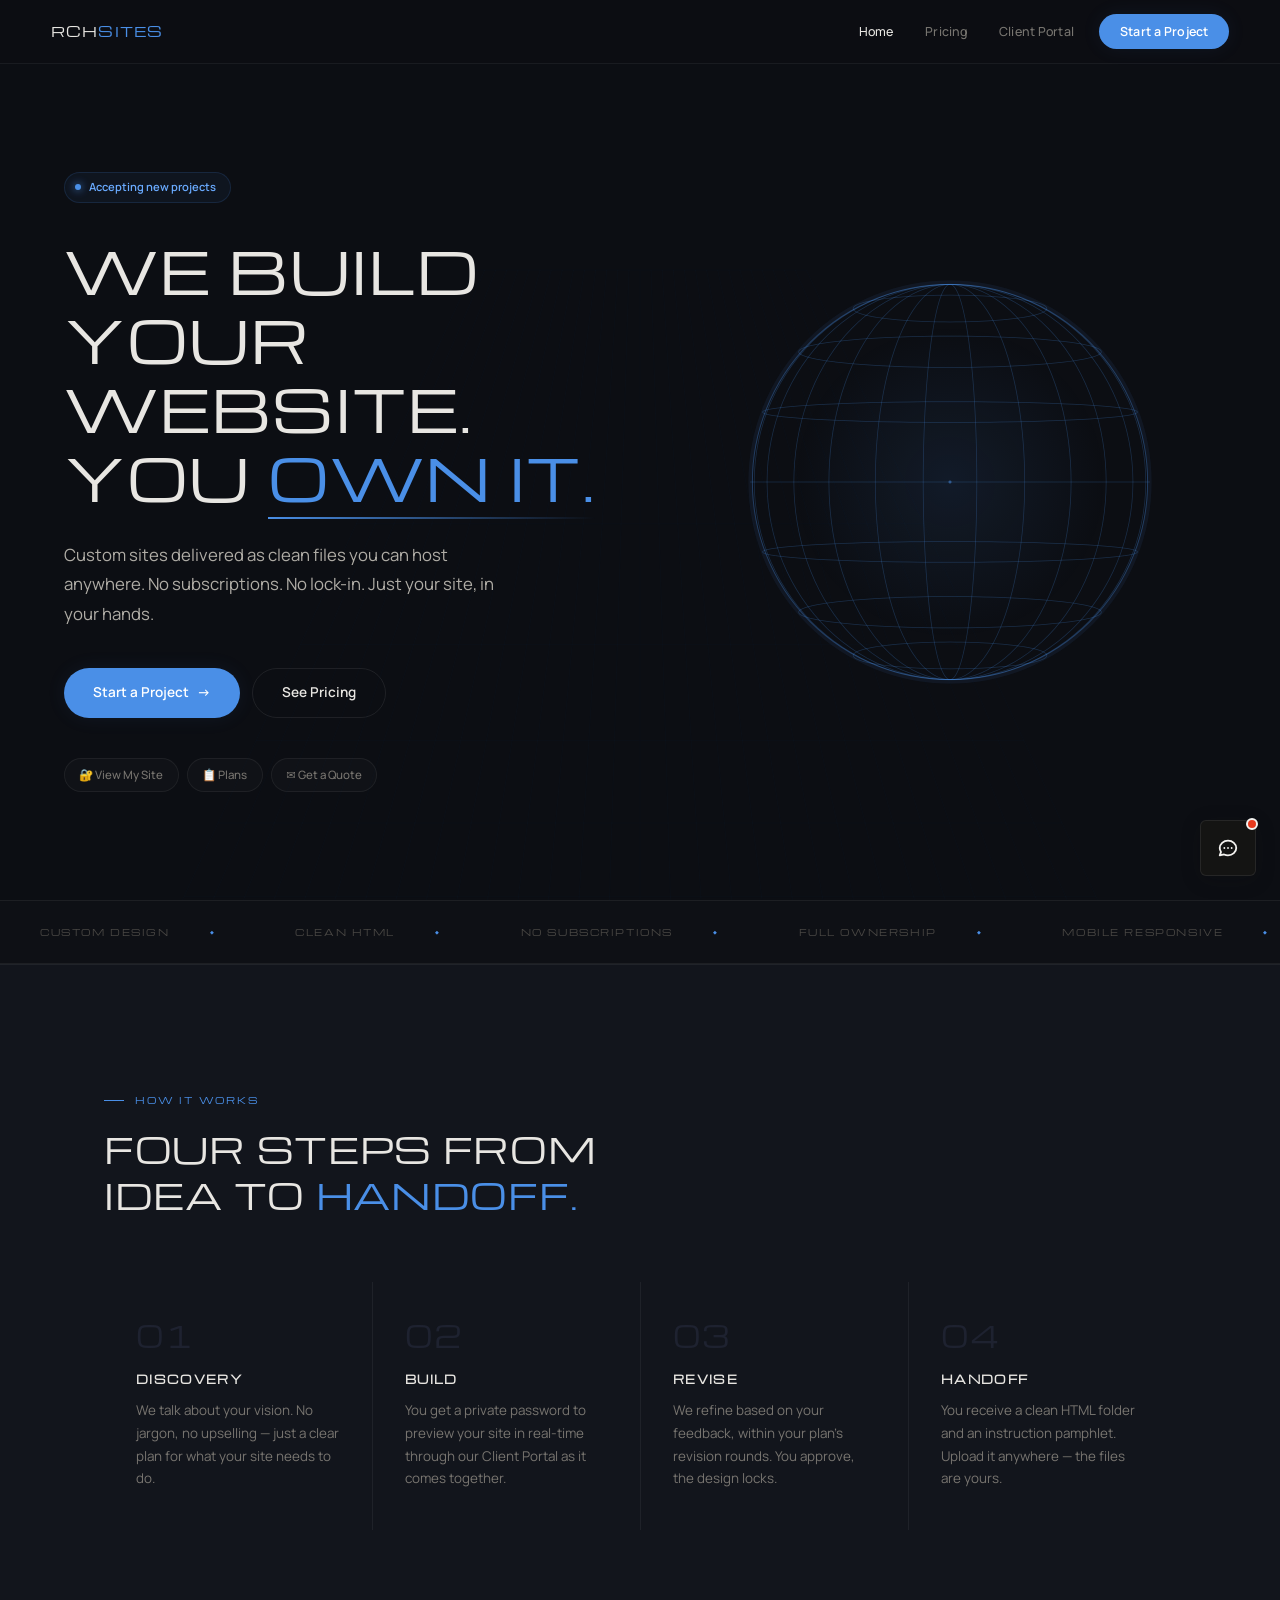
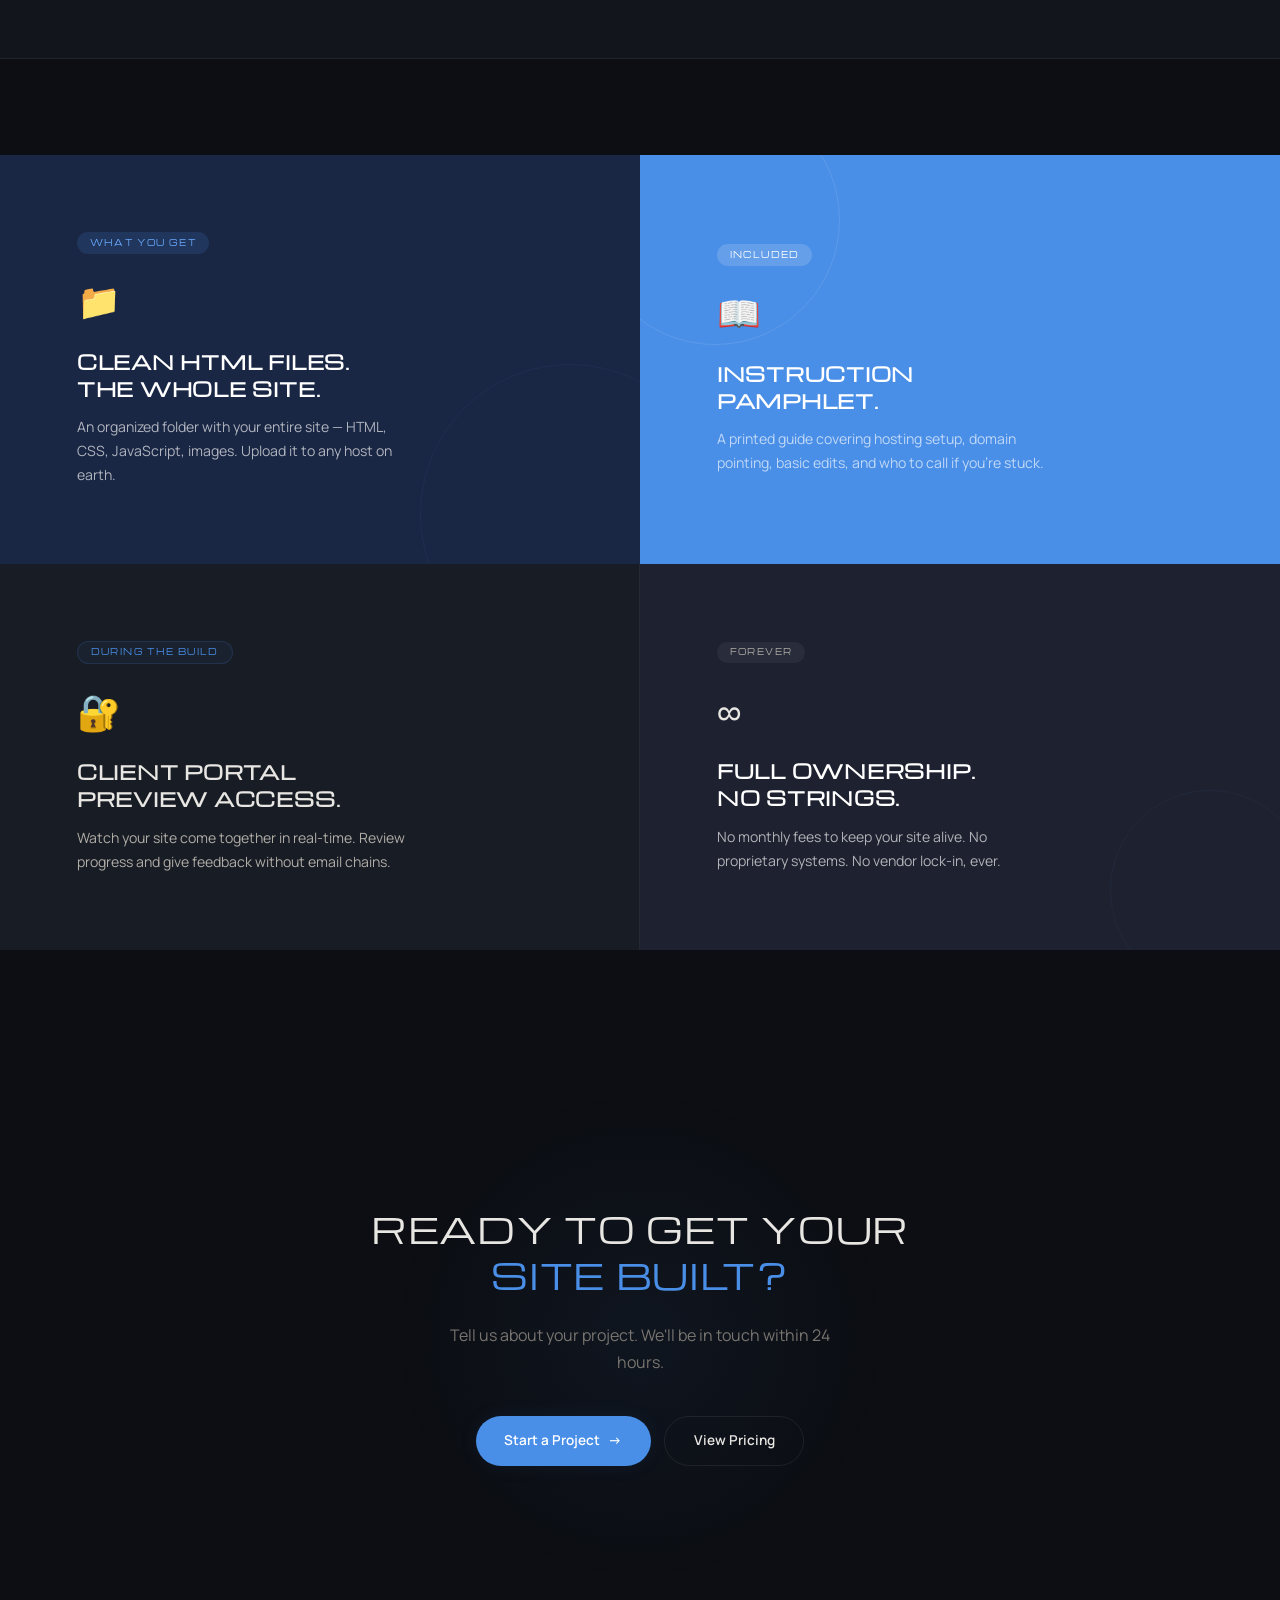
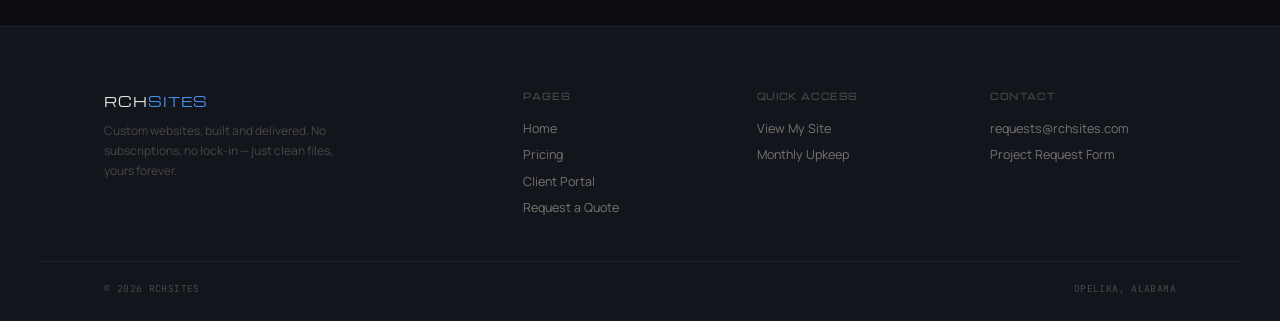
==== commit 3df4b070: "Update ofr chat bot index.html" ====
--- a/index.html
+++ b/index.html
@@ -182,5 +182,6 @@
 glx.beginPath();glx.arc(cx,cy,3,0,Math.PI*2);glx.fillStyle='rgba(74,143,231,0.5)';glx.fill();
 gF++;requestAnimationFrame(dG)}dG();
 </script>
+<script src="chatbot-widget.js"></script>
 </body>
 </html>
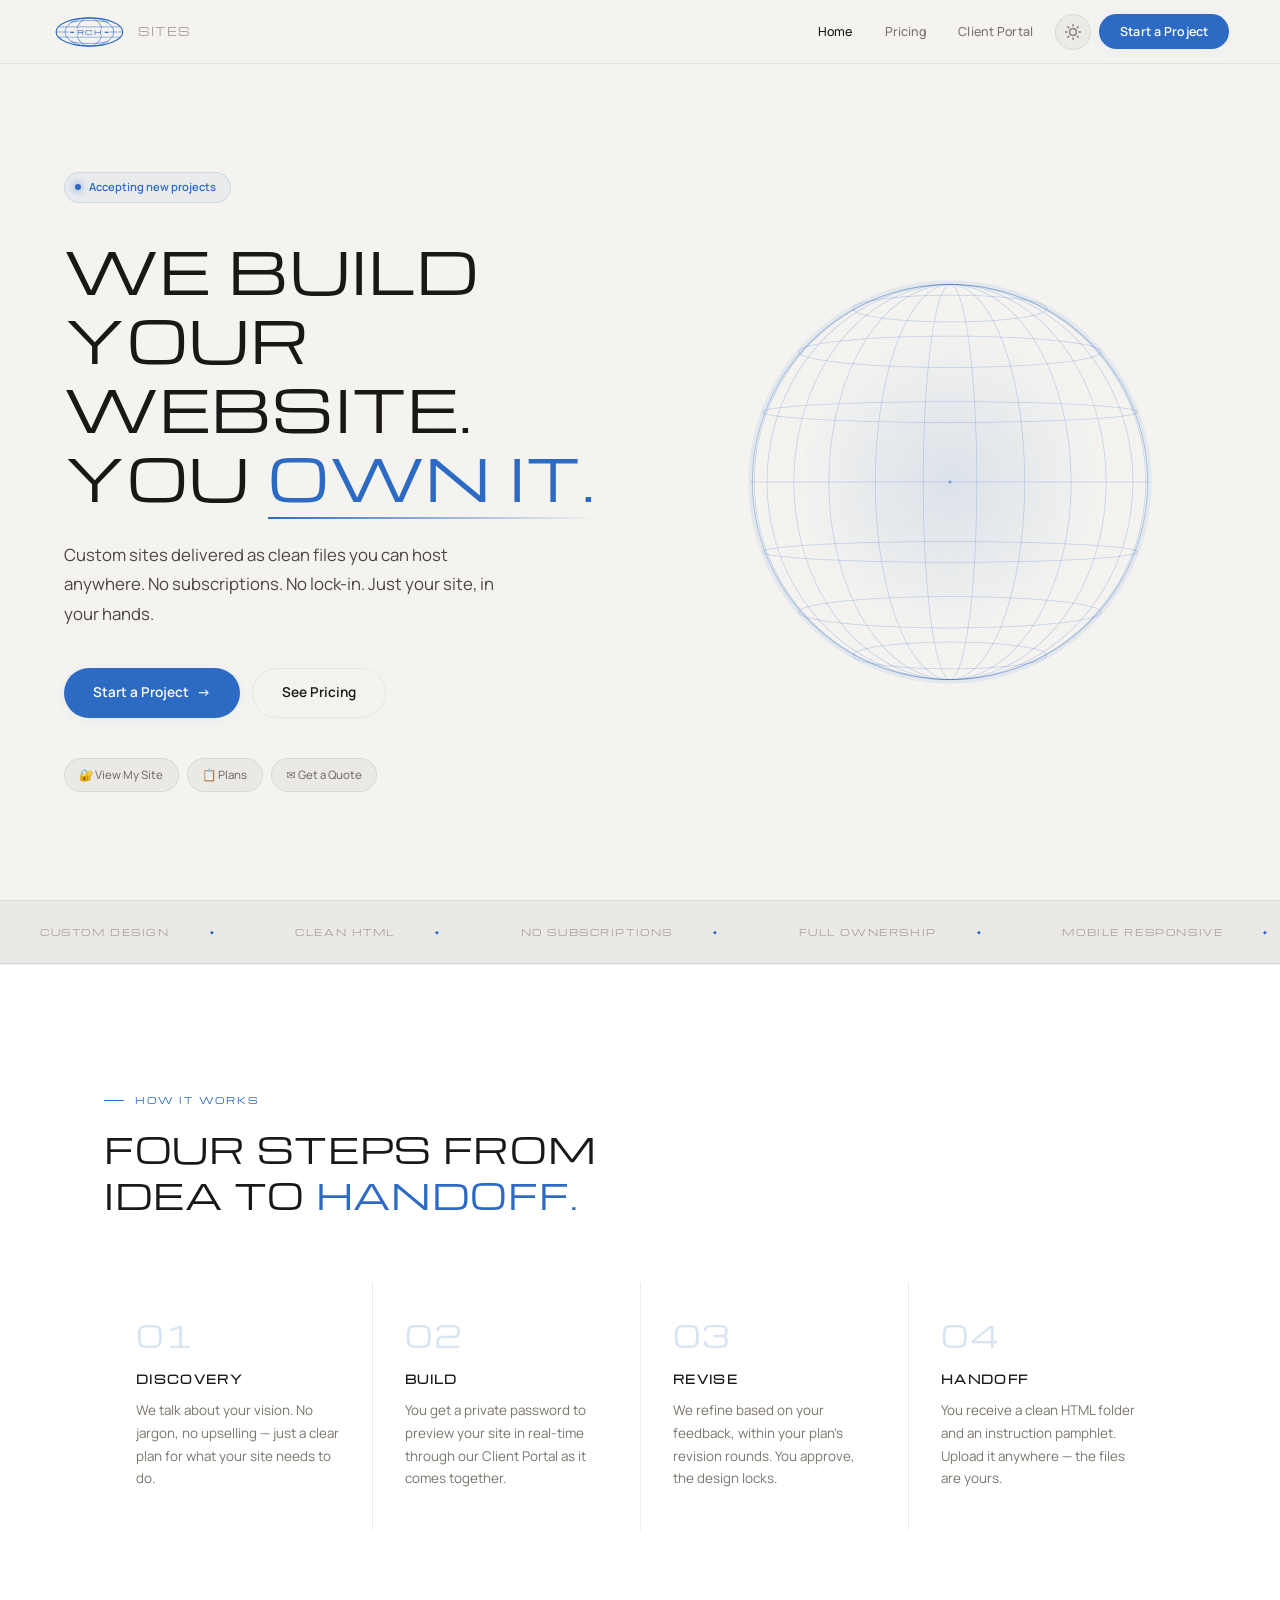
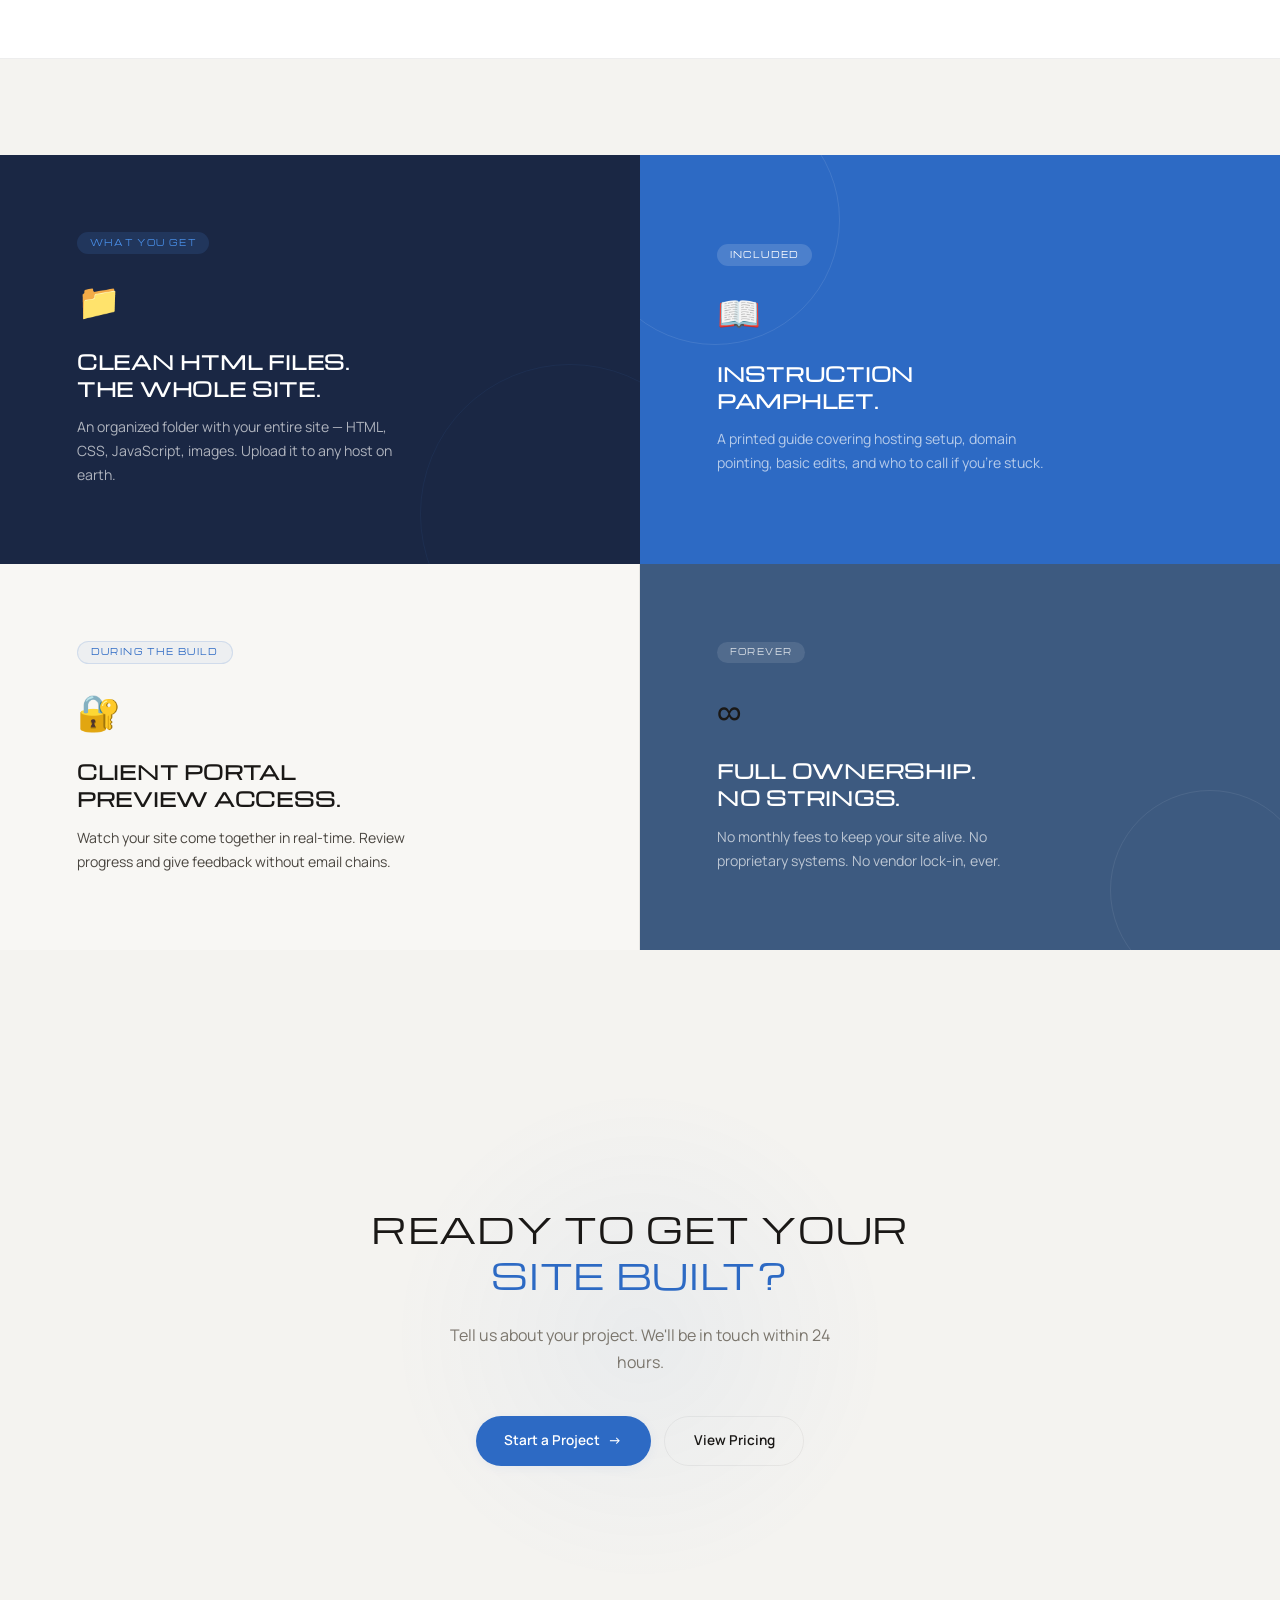
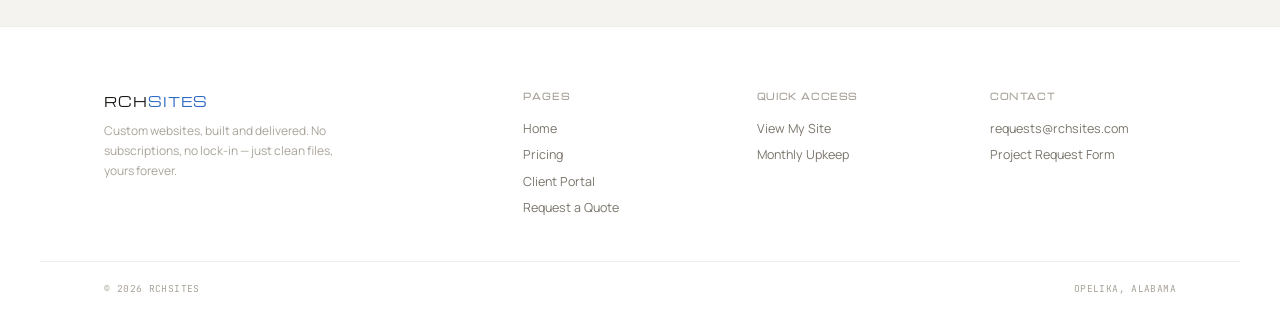
==== commit 3ab6e632: "v4.0" ====
--- a/index.html
+++ b/index.html
@@ -1,5 +1,5 @@
 <!DOCTYPE html>
-<html lang="en">
+<html lang="en" data-theme="dark">
 <head>
 <meta charset="UTF-8">
 <meta name="viewport" content="width=device-width, initial-scale=1.0">
@@ -18,22 +18,22 @@
 .hero-badge{display:inline-flex;align-items:center;gap:.5rem;padding:.35rem .9rem .35rem .6rem;background:var(--blue-faint);color:var(--blue-bright);border:1px solid var(--border-blue);border-radius:100px;font-size:.7rem;font-weight:600}
 .hero-badge .dot{width:6px;height:6px;background:var(--blue);border-radius:50%;box-shadow:0 0 8px var(--blue);animation:pulse 2s ease-in-out infinite}
 @keyframes pulse{0%,100%{opacity:1;box-shadow:0 0 8px var(--blue)}50%{opacity:.5;box-shadow:0 0 16px var(--blue)}}
+[data-theme="light"] .hero-badge{color:var(--blue)}
 .hero h1{font-family:var(--font-h);font-size:clamp(2rem,4.5vw,3.6rem);font-weight:400;letter-spacing:.02em;line-height:1.2;margin-top:2rem;text-transform:uppercase}
 .hero h1 .hl{color:var(--blue);position:relative}
 .hero h1 .hl::after{content:'';position:absolute;bottom:-2px;left:0;right:0;height:2px;background:linear-gradient(90deg,var(--blue),transparent)}
 .hero-sub{font-size:1.05rem;color:var(--text-mid);max-width:440px;line-height:1.75;margin:1.8rem 0 2.5rem}
 .hero-btns{display:flex;gap:.8rem;flex-wrap:wrap}
 .quick-row{display:flex;gap:.5rem;flex-wrap:wrap;margin-top:2.5rem}
-.qlink{display:flex;align-items:center;gap:.4rem;padding:.45rem .9rem;background:rgba(255,255,255,0.02);border:1px solid var(--border);border-radius:100px;font-size:.72rem;font-weight:500;color:var(--text-soft);transition:.2s}
+.qlink{display:flex;align-items:center;gap:.4rem;padding:.45rem .9rem;background:var(--toggle-bg);border:1px solid var(--border);border-radius:100px;font-size:.72rem;font-weight:500;color:var(--text-soft);transition:.2s}
 .qlink:hover{border-color:var(--border-blue);color:var(--blue);background:var(--blue-faint)}
 .hero-globe{position:relative;display:flex;align-items:center;justify-content:center;animation:globeIn 1.2s cubic-bezier(.16,1,.3,1) .5s both}
 @keyframes globeIn{from{opacity:0;transform:scale(.7) rotate(-15deg)}to{opacity:1;transform:scale(1) rotate(0)}}
 #globeCanvas{width:100%;max-width:520px;aspect-ratio:1}
-.globe-glow{position:absolute;width:60%;height:60%;top:20%;left:20%;background:radial-gradient(circle,rgba(74,143,231,0.1) 0%,transparent 70%);pointer-events:none;animation:gPulse 4s ease-in-out infinite}
+.globe-glow{position:absolute;width:60%;height:60%;top:20%;left:20%;background:radial-gradient(circle,var(--blue-glow) 0%,transparent 70%);pointer-events:none;animation:gPulse 4s ease-in-out infinite}
 @keyframes gPulse{0%,100%{opacity:.6;transform:scale(1)}50%{opacity:1;transform:scale(1.1)}}
 
-/* process */
-.process{padding:8rem 0;background:var(--bg-card);border-top:1px solid var(--border);border-bottom:1px solid var(--border)}
+.process{padding:8rem 0;background:var(--bg-card);border-top:1px solid var(--border);border-bottom:1px solid var(--border);transition:background .4s}
 .steps{display:grid;grid-template-columns:repeat(4,1fr);gap:0;margin-top:4rem}
 .step{padding:2.5rem 2rem;border-left:1px solid var(--border);position:relative;transition:.35s}
 .step:first-child{border-left:none}
@@ -42,18 +42,16 @@
 .step:hover{background:var(--blue-faint)}
 .step:hover .snum{color:var(--blue);text-shadow:0 0 20px var(--blue-glow)}
 .snum{font-family:var(--font-h);font-size:1.8rem;color:var(--bg-surface);line-height:1;margin-bottom:1.3rem;transition:.3s;letter-spacing:.05em}
+[data-theme="light"] .snum{color:var(--navy)}
 .step h3{font-family:var(--font-h);font-size:.7rem;letter-spacing:.12em;text-transform:uppercase;margin-bottom:.6rem}
 .step p{font-size:.84rem;color:var(--text-soft);line-height:1.7}
 
-/* features */
 .features{display:grid;grid-template-columns:1fr 1fr}
 .feat{padding:clamp(3rem,6vw,5.5rem);display:flex;flex-direction:column;justify-content:center;position:relative;overflow:hidden;transition:.3s;min-height:380px}
 .feat-1{background:var(--navy)}.feat-2{background:var(--blue)}.feat-3{background:var(--bg-card2);border-right:1px solid var(--border)}.feat-4{background:var(--bg-surface)}
+[data-theme="light"] .feat-1{background:#1A2744}[data-theme="light"] .feat-2{background:var(--blue)}[data-theme="light"] .feat-4{background:#3D5A80}
 .feat .f-tag{display:inline-block;font-family:var(--font-h);font-size:.48rem;letter-spacing:.18em;text-transform:uppercase;padding:.3rem .8rem;border-radius:100px;margin-bottom:1.2rem;width:fit-content}
-.feat-1 .f-tag{background:rgba(74,143,231,0.15);color:var(--blue-bright)}
-.feat-2 .f-tag{background:rgba(255,255,255,0.15);color:#fff}
-.feat-3 .f-tag{background:var(--blue-faint);color:var(--blue);border:1px solid var(--border-blue)}
-.feat-4 .f-tag{background:rgba(255,255,255,0.05);color:var(--text-mid)}
+.feat-1 .f-tag{background:rgba(74,143,231,0.15);color:var(--blue-bright)}.feat-2 .f-tag{background:rgba(255,255,255,0.15);color:#fff}.feat-3 .f-tag{background:var(--blue-faint);color:var(--blue);border:1px solid var(--border-blue)}.feat-4 .f-tag{background:rgba(255,255,255,0.1);color:rgba(255,255,255,0.8)}
 .feat .f-icon{font-size:2.2rem;margin-bottom:1.2rem;display:inline-block;transition:transform .3s}
 .feat:hover .f-icon{transform:scale(1.15) rotate(-5deg)}
 .feat h3{font-family:var(--font-h);font-size:clamp(.9rem,1.8vw,1.2rem);letter-spacing:.04em;text-transform:uppercase;line-height:1.4;margin-bottom:.8rem;color:#fff}
@@ -63,28 +61,15 @@
 .feat-deco{position:absolute;border-radius:50%;pointer-events:none}
 .feat-1 .feat-deco{width:300px;height:300px;border:1px solid rgba(74,143,231,0.08);bottom:-100px;right:-80px}
 .feat-2 .feat-deco{width:250px;height:250px;border:1px solid rgba(255,255,255,0.1);top:-60px;left:-50px}
-.feat-4 .feat-deco{width:200px;height:200px;border:1px solid rgba(74,143,231,0.06);bottom:-40px;right:-30px}
+.feat-4 .feat-deco{width:200px;height:200px;border:1px solid rgba(255,255,255,0.08);bottom:-40px;right:-30px}
 
-/* cta */
 .cta{padding:10rem 0;text-align:center;overflow:hidden}
-.cta::before{content:'';position:absolute;width:500px;height:500px;background:radial-gradient(circle,rgba(74,143,231,0.06) 0%,transparent 70%);top:50%;left:50%;transform:translate(-50%,-50%);pointer-events:none}
+.cta::before{content:'';position:absolute;width:500px;height:500px;background:radial-gradient(circle,var(--blue-faint) 0%,transparent 70%);top:50%;left:50%;transform:translate(-50%,-50%);pointer-events:none}
 .cta-sub{font-size:1rem;color:var(--text-soft);max-width:380px;margin:1.5rem auto 2.5rem;line-height:1.7;position:relative;z-index:1}
 .cta-btns{display:flex;justify-content:center;gap:.8rem;flex-wrap:wrap;position:relative;z-index:1}
 
-@media(max-width:900px){
-  .hero{grid-template-columns:1fr;text-align:center}
-  .hero-sub{margin-left:auto;margin-right:auto}
-  .hero-btns,.quick-row{justify-content:center}
-  .hero-globe{max-width:350px;margin:0 auto}
-  .steps{grid-template-columns:1fr 1fr}
-  .step{border-left:none!important;border-top:1px solid var(--border)}.step:nth-child(-n+2){border-top:none}
-  .features{grid-template-columns:1fr}
-}
-@media(max-width:600px){
-  .steps{grid-template-columns:1fr}
-  .step{border-top:1px solid var(--border)}.step:first-child{border-top:none}
-  .hero-btns{flex-direction:column;align-items:center}
-}
+@media(max-width:900px){.hero{grid-template-columns:1fr;text-align:center}.hero-sub{margin-left:auto;margin-right:auto}.hero-btns,.quick-row{justify-content:center}.hero-globe{max-width:350px;margin:0 auto}.steps{grid-template-columns:1fr 1fr}.step{border-left:none!important;border-top:1px solid var(--border)}.step:nth-child(-n+2){border-top:none}.features{grid-template-columns:1fr}}
+@media(max-width:600px){.steps{grid-template-columns:1fr}.step{border-top:1px solid var(--border)}.step:first-child{border-top:none}.hero-btns{flex-direction:column;align-items:center}}
 </style>
 </head>
 <body>
@@ -92,12 +77,38 @@
 <div class="page">
 
 <nav>
-  <a href="index.html" class="n-logo">RCH<span>SITES</span></a>
+  <a href="index.html" class="n-logo">
+    <svg viewBox="0 0 120 50" height="32" xmlns="http://www.w3.org/2000/svg">
+      <!-- Globe wireframe -->
+      <ellipse cx="60" cy="25" rx="52" ry="22" fill="none" class="globe-line" stroke-width="1.8"/>
+      <!-- Longitude arcs -->
+      <ellipse cx="60" cy="25" rx="20" ry="22" fill="none" class="globe-line" stroke-width="1"/>
+      <ellipse cx="60" cy="25" rx="38" ry="22" fill="none" class="globe-line" stroke-width="1"/>
+      <!-- Latitude lines -->
+      <line x1="12" y1="17" x2="108" y2="17" class="globe-line" stroke-width="0.8"/>
+      <line x1="8" y1="25" x2="112" y2="25" class="globe-line" stroke-width="0.8"/>
+      <line x1="12" y1="33" x2="108" y2="33" class="globe-line" stroke-width="0.8"/>
+      <!-- Top/bottom arcs -->
+      <path d="M30 10 Q60 4 90 10" fill="none" class="globe-line" stroke-width="0.8"/>
+      <path d="M30 40 Q60 46 90 40" fill="none" class="globe-line" stroke-width="0.8"/>
+      <!-- RCH text -->
+      <rect x="28" y="19.5" width="64" height="12" rx="1" fill="var(--bg)" opacity="0.85"/>
+      <!-- Dashes -->
+      <line x1="30" y1="25.5" x2="36" y2="25.5" class="globe-line" stroke-width="1.8"/>
+      <line x1="84" y1="25.5" x2="90" y2="25.5" class="globe-line" stroke-width="1.8"/>
+      <text x="60" y="29" text-anchor="middle" class="logo-text" font-family="Michroma, sans-serif" font-size="11" font-weight="400" letter-spacing="2">RCH</text>
+    </svg>
+    <span class="n-logo-text">SITES</span>
+  </a>
   <button class="n-toggle" aria-label="Menu"><span></span><span></span><span></span></button>
   <div class="n-links">
     <a href="index.html" class="active">Home</a>
     <a href="pricing.html">Pricing</a>
     <a href="portal.html">Client Portal</a>
+    <button class="theme-toggle" aria-label="Toggle theme">
+      <svg class="icon-moon" viewBox="0 0 24 24"><path d="M21 12.79A9 9 0 1111.21 3a7 7 0 009.79 9.79z"/></svg>
+      <svg class="icon-sun" viewBox="0 0 24 24"><circle cx="12" cy="12" r="5"/><path d="M12 1v2M12 21v2M4.22 4.22l1.42 1.42M18.36 18.36l1.42 1.42M1 12h2M21 12h2M4.22 19.78l1.42-1.42M18.36 5.64l1.42-1.42"/></svg>
+    </button>
     <a href="request.html" class="n-cta">Start a Project</a>
   </div>
 </nav>
@@ -117,28 +128,23 @@
       <a href="request.html" class="qlink">✉️ Get a Quote</a>
     </div>
   </div>
-  <div class="hero-globe">
-    <div class="globe-glow"></div>
-    <canvas id="globeCanvas"></canvas>
-  </div>
+  <div class="hero-globe"><div class="globe-glow"></div><canvas id="globeCanvas"></canvas></div>
 </section>
 
 <div class="marquee"><div class="mq-track">
   <div class="mq-item">Custom Design</div><div class="mq-item">Clean HTML</div><div class="mq-item">No Subscriptions</div><div class="mq-item">Full Ownership</div><div class="mq-item">Mobile Responsive</div><div class="mq-item">Client Portal</div><div class="mq-item">Custom Design</div><div class="mq-item">Clean HTML</div><div class="mq-item">No Subscriptions</div><div class="mq-item">Full Ownership</div><div class="mq-item">Mobile Responsive</div><div class="mq-item">Client Portal</div>
 </div></div>
 
-<section class="process">
-  <div class="container">
-    <div class="eyebrow rv">How it works</div>
-    <h2 class="sec-h rv">Four steps from<br>idea to <span class="hl">handoff.</span></h2>
-    <div class="steps">
-      <div class="step rv"><div class="snum">01</div><h3>Discovery</h3><p>We talk about your vision. No jargon, no upselling — just a clear plan for what your site needs to do.</p></div>
-      <div class="step rv"><div class="snum">02</div><h3>Build</h3><p>You get a private password to preview your site in real-time through our Client Portal as it comes together.</p></div>
-      <div class="step rv"><div class="snum">03</div><h3>Revise</h3><p>We refine based on your feedback, within your plan's revision rounds. You approve, the design locks.</p></div>
-      <div class="step rv"><div class="snum">04</div><h3>Handoff</h3><p>You receive a clean HTML folder and an instruction pamphlet. Upload it anywhere — the files are yours.</p></div>
-    </div>
+<section class="process"><div class="container">
+  <div class="eyebrow rv">How it works</div>
+  <h2 class="sec-h rv">Four steps from<br>idea to <span class="hl">handoff.</span></h2>
+  <div class="steps">
+    <div class="step rv"><div class="snum">01</div><h3>Discovery</h3><p>We talk about your vision. No jargon, no upselling — just a clear plan for what your site needs to do.</p></div>
+    <div class="step rv"><div class="snum">02</div><h3>Build</h3><p>You get a private password to preview your site in real-time through our Client Portal as it comes together.</p></div>
+    <div class="step rv"><div class="snum">03</div><h3>Revise</h3><p>We refine based on your feedback, within your plan's revision rounds. You approve, the design locks.</p></div>
+    <div class="step rv"><div class="snum">04</div><h3>Handoff</h3><p>You receive a clean HTML folder and an instruction pamphlet. Upload it anywhere — the files are yours.</p></div>
   </div>
-</section>
+</div></section>
 
 <section class="features">
   <div class="feat feat-1 rv-l"><div class="feat-deco"></div><span class="f-tag">What you get</span><span class="f-icon">📁</span><h3>Clean HTML files.<br>The whole site.</h3><p>An organized folder with your entire site — HTML, CSS, JavaScript, images. Upload it to any host on earth.</p></div>
@@ -156,32 +162,28 @@
   </div>
 </section>
 
-<footer>
-  <div class="f-grid">
-    <div><div class="f-brand">RCH<span>SITES</span></div><p class="f-desc">Custom websites, built and delivered. No subscriptions, no lock-in — just clean files, yours forever.</p></div>
-    <div class="f-col"><h4>Pages</h4><a href="index.html">Home</a><a href="pricing.html">Pricing</a><a href="portal.html">Client Portal</a><a href="request.html">Request a Quote</a></div>
-    <div class="f-col"><h4>Quick Access</h4><a href="portal.html">View My Site</a><a href="pricing.html#upkeep">Monthly Upkeep</a></div>
-    <div class="f-col"><h4>Contact</h4><a href="mailto:requests@rchsites.com">requests@rchsites.com</a><a href="request.html">Project Request Form</a></div>
-  </div>
-  <div class="f-bottom"><span>© 2026 RCHSITES</span><span>OPELIKA, ALABAMA</span></div>
-</footer>
+<footer><div class="f-grid">
+  <div><div class="f-brand">RCH<span>SITES</span></div><p class="f-desc">Custom websites, built and delivered. No subscriptions, no lock-in — just clean files, yours forever.</p></div>
+  <div class="f-col"><h4>Pages</h4><a href="index.html">Home</a><a href="pricing.html">Pricing</a><a href="portal.html">Client Portal</a><a href="request.html">Request a Quote</a></div>
+  <div class="f-col"><h4>Quick Access</h4><a href="portal.html">View My Site</a><a href="pricing.html#upkeep">Monthly Upkeep</a></div>
+  <div class="f-col"><h4>Contact</h4><a href="mailto:requests@rchsites.com">requests@rchsites.com</a><a href="request.html">Project Request Form</a></div>
+</div><div class="f-bottom"><span>© 2026 RCHSITES</span><span>OPELIKA, ALABAMA</span></div></footer>
 
 </div>
 <script src="main.js"></script>
 <script>
-// ── GLOBE ──
 const glc=document.getElementById('globeCanvas'),glx=glc.getContext('2d');let gF=0;
 function rG(){const s=Math.min(glc.parentElement.offsetWidth,520);glc.width=s*2;glc.height=s*2;glc.style.width=s+'px';glc.style.height=s+'px'}
 rG();window.addEventListener('resize',rG);
-function dG(){const w=glc.width,h=glc.height,cx=w/2,cy=h/2,r=Math.min(w,h)*.38,rot=gF*.004;glx.clearRect(0,0,w,h);
-glx.beginPath();glx.arc(cx,cy,r+4,0,Math.PI*2);glx.strokeStyle='rgba(74,143,231,0.08)';glx.lineWidth=8;glx.stroke();
-glx.strokeStyle='rgba(74,143,231,0.25)';glx.lineWidth=1.5;
+function getGlobeColor(){return document.documentElement.getAttribute('data-theme')==='light'?'rgba(45,106,196,':'rgba(74,143,231,'}
+function dG(){const w=glc.width,h=glc.height,cx=w/2,cy=h/2,r=Math.min(w,h)*.38,rot=gF*.004,c=getGlobeColor();glx.clearRect(0,0,w,h);
+glx.beginPath();glx.arc(cx,cy,r+4,0,Math.PI*2);glx.strokeStyle=c+'0.08)';glx.lineWidth=8;glx.stroke();
+glx.strokeStyle=c+'0.25)';glx.lineWidth=1.5;
 for(let i=-3;i<=3;i++){const lat=(i/4)*Math.PI*.45,ry=r*Math.cos(lat),yO=r*Math.sin(lat);glx.beginPath();for(let a=0;a<=100;a++){const an=(a/100)*Math.PI*2,x=cx+ry*Math.cos(an),y=cy-yO,z=ry*Math.sin(an),sc=1/(1+z*.0004),px=cx+(x-cx)*sc,py=cy+(y-cy)*sc;glx.globalAlpha=Math.sin(an)>-0.1?1:0.15;if(a===0)glx.moveTo(px,py);else glx.lineTo(px,py)}glx.globalAlpha=1;glx.stroke()}
 for(let i=0;i<12;i++){const lon=(i/12)*Math.PI*2+rot;glx.beginPath();for(let a=0;a<=60;a++){const lat=(a/60)*Math.PI-Math.PI/2,x=r*Math.cos(lat)*Math.cos(lon),y=r*Math.sin(lat),z=r*Math.cos(lat)*Math.sin(lon),f=Math.sin(lon);glx.globalAlpha=Math.max(.05,f>-0.15?.2+f*.8:.05);if(a===0)glx.moveTo(cx+x,cy-y);else glx.lineTo(cx+x,cy-y)}glx.globalAlpha=1;glx.stroke()}
-glx.beginPath();glx.arc(cx,cy,r,0,Math.PI*2);glx.strokeStyle='rgba(74,143,231,0.35)';glx.lineWidth=2;glx.stroke();
-glx.beginPath();glx.arc(cx,cy,3,0,Math.PI*2);glx.fillStyle='rgba(74,143,231,0.5)';glx.fill();
+glx.beginPath();glx.arc(cx,cy,r,0,Math.PI*2);glx.strokeStyle=c+'0.35)';glx.lineWidth=2;glx.stroke();
+glx.beginPath();glx.arc(cx,cy,3,0,Math.PI*2);glx.fillStyle=c+'0.5)';glx.fill();
 gF++;requestAnimationFrame(dG)}dG();
 </script>
-<script src="chatbot-widget.js"></script>
 </body>
 </html>
--- a/style.css
+++ b/style.css
@@ -1,49 +1,85 @@
 /* ═══════════════════════════════════════════
-   RCHsites.com — Dark Wireframe Theme
-   Michroma headings / blue accent / grid bg
+   RCHsites.com — Light/Dark Wireframe Theme
+   System-preference based + manual toggle
    ═══════════════════════════════════════════ */
 @import url('https://fonts.googleapis.com/css2?family=Michroma&family=Manrope:wght@300;400;500;600;700;800&family=JetBrains+Mono:wght@400;500&display=swap');
 
 *,*::before,*::after{margin:0;padding:0;box-sizing:border-box}
 
-:root{
+/* ── DARK (default) ── */
+:root {
   --bg:#0C0E13;--bg-card:#12151C;--bg-card2:#181C25;--bg-surface:#1E2230;
   --text:#E8E6E2;--text-mid:#B0ADA6;--text-soft:#787570;--text-faint:#4A4845;
-  --cream:#E8E6E2;
   --blue:#4A8FE7;--blue-bright:#6AABFF;--blue-deep:#2D6AC4;
   --blue-glow:rgba(74,143,231,0.15);--blue-faint:rgba(74,143,231,0.06);
   --navy:#1A2744;--navy-light:#243556;
-  --grid:rgba(74,143,231,0.07);
   --border:rgba(255,255,255,0.06);--border-light:rgba(255,255,255,0.08);
   --border-blue:rgba(74,143,231,0.15);
-  --glow-sm:0 0 20px rgba(74,143,231,0.08);
-  --glow-md:0 0 40px rgba(74,143,231,0.1);
-  --font-h:'Michroma',sans-serif;--font:'Manrope',system-ui,sans-serif;
-  --mono:'JetBrains Mono',monospace;
+  --glow-sm:0 0 20px rgba(74,143,231,0.08);--glow-md:0 0 40px rgba(74,143,231,0.1);
+  --grid-opacity:1;
+  --logo-stroke:#E8E6E2;--logo-text:#E8E6E2;
+  --nav-bg:rgba(12,14,19,0.75);
+  --toggle-bg:rgba(255,255,255,0.06);
+  --font-h:'Michroma',sans-serif;--font:'Manrope',system-ui,sans-serif;--mono:'JetBrains Mono',monospace;
+  color-scheme: dark;
+}
+
+/* ── LIGHT ── */
+[data-theme="light"] {
+  --bg:#F4F3F0;--bg-card:#FFFFFF;--bg-card2:#F8F7F4;--bg-surface:#EDECEA;
+  --text:#1A1816;--text-mid:#4A4640;--text-soft:#7A756C;--text-faint:#A8A39A;
+  --blue:#2D6AC4;--blue-bright:#4A8FE7;--blue-deep:#1E5199;
+  --blue-glow:rgba(45,106,196,0.12);--blue-faint:rgba(45,106,196,0.05);
+  --navy:#D8E4F2;--navy-light:#C5D5EA;
+  --border:rgba(0,0,0,0.07);--border-light:rgba(0,0,0,0.05);
+  --border-blue:rgba(45,106,196,0.15);
+  --glow-sm:0 2px 12px rgba(45,106,196,0.06);--glow-md:0 4px 24px rgba(45,106,196,0.08);
+  --grid-opacity:0.6;
+  --logo-stroke:#2D6AC4;--logo-text:#2D6AC4;
+  --nav-bg:rgba(244,243,240,0.82);
+  --toggle-bg:rgba(0,0,0,0.04);
+  color-scheme: light;
 }
 
 html{scroll-behavior:smooth}
-body{font-family:var(--font);background:var(--bg);color:var(--text);overflow-x:hidden;-webkit-font-smoothing:antialiased;line-height:1.6}
+body{font-family:var(--font);background:var(--bg);color:var(--text);overflow-x:hidden;-webkit-font-smoothing:antialiased;line-height:1.6;transition:background .4s,color .4s}
 a{color:inherit;text-decoration:none}
 ::selection{background:var(--blue);color:#fff}
 
-#gridCanvas{position:fixed;inset:0;z-index:0;width:100%;height:100%;pointer-events:none}
+#gridCanvas{position:fixed;inset:0;z-index:0;width:100%;height:100%;pointer-events:none;opacity:var(--grid-opacity);transition:opacity .4s}
 .page{position:relative;z-index:1;animation:warpIn 1.4s cubic-bezier(.16,1,.3,1) both}
 @keyframes warpIn{0%{opacity:0;transform:scale(1.12);filter:blur(10px)}50%{filter:blur(1px)}100%{opacity:1;transform:scale(1);filter:blur(0)}}
 
 /* ── NAV ── */
-nav{position:fixed;top:0;left:0;right:0;z-index:1000;height:64px;display:flex;align-items:center;justify-content:space-between;padding:0 clamp(1.5rem,4vw,3.5rem);background:rgba(12,14,19,0.75);backdrop-filter:blur(20px) saturate(1.5);-webkit-backdrop-filter:blur(20px) saturate(1.5);border-bottom:1px solid var(--border)}
-nav.scrolled{box-shadow:0 1px 20px rgba(0,0,0,0.2)}
-.n-logo{font-family:var(--font-h);font-size:.85rem;letter-spacing:.08em;color:var(--cream)}
-.n-logo span{color:var(--blue)}
+nav{position:fixed;top:0;left:0;right:0;z-index:1000;height:64px;display:flex;align-items:center;justify-content:space-between;padding:0 clamp(1.5rem,4vw,3.5rem);background:var(--nav-bg);backdrop-filter:blur(20px) saturate(1.5);-webkit-backdrop-filter:blur(20px) saturate(1.5);border-bottom:1px solid var(--border);transition:background .4s}
+nav.scrolled{box-shadow:0 1px 20px rgba(0,0,0,0.08)}
+
+.n-logo{display:flex;align-items:center;gap:.6rem;text-decoration:none}
+.n-logo svg{height:32px;width:auto;transition:all .3s}
+.n-logo svg .globe-line{stroke:var(--logo-stroke);transition:stroke .4s}
+.n-logo svg .logo-text{fill:var(--logo-text);transition:fill .4s}
+.n-logo:hover svg{transform:scale(1.05)}
+.n-logo-text{font-family:var(--font-h);font-size:.7rem;letter-spacing:.12em;color:var(--text-faint);transition:color .4s}
+
 .n-links{display:flex;align-items:center;gap:.2rem}
 .n-links a{font-size:.78rem;font-weight:500;color:var(--text-soft);padding:.4rem .9rem;border-radius:8px;transition:.2s;letter-spacing:.01em}
-.n-links a:hover{color:var(--text);background:rgba(255,255,255,0.03)}
+.n-links a:hover{color:var(--text);background:var(--toggle-bg)}
 .n-links a.active{color:var(--text)}
-.n-cta{background:var(--blue)!important;color:#fff!important;padding:.45rem 1.3rem!important;border-radius:100px!important;font-weight:600!important;font-size:.78rem!important;margin-left:.5rem;transition:.3s!important;box-shadow:var(--glow-sm)}
+.n-cta{background:var(--blue)!important;color:#fff!important;padding:.45rem 1.3rem!important;border-radius:100px!important;font-weight:600!important;font-size:.78rem!important;margin-left:.3rem;transition:.3s!important;box-shadow:var(--glow-sm)}
 .n-cta:hover{background:var(--blue-bright)!important;transform:translateY(-1px);box-shadow:var(--glow-md)}
+
+/* Theme toggle */
+.theme-toggle{background:var(--toggle-bg);border:1px solid var(--border);border-radius:100px;width:36px;height:36px;display:flex;align-items:center;justify-content:center;cursor:pointer;transition:.3s;margin-left:.3rem;flex-shrink:0}
+.theme-toggle:hover{border-color:var(--border-blue);background:var(--blue-faint)}
+.theme-toggle svg{width:16px;height:16px;fill:none;stroke:var(--text-soft);stroke-width:2;stroke-linecap:round;stroke-linejoin:round;transition:stroke .3s}
+.theme-toggle:hover svg{stroke:var(--blue)}
+.theme-toggle .icon-sun{display:none}
+.theme-toggle .icon-moon{display:block}
+[data-theme="light"] .theme-toggle .icon-sun{display:block}
+[data-theme="light"] .theme-toggle .icon-moon{display:none}
+
 .n-toggle{display:none;background:none;border:none;cursor:pointer;padding:.4rem;flex-direction:column;gap:5px}
-.n-toggle span{display:block;width:20px;height:1.5px;background:var(--text);border-radius:2px}
+.n-toggle span{display:block;width:20px;height:1.5px;background:var(--text);border-radius:2px;transition:.3s}
 
 /* ── SHARED ── */
 .container{max-width:1200px;margin:0 auto;padding:0 clamp(1.5rem,5vw,5rem)}
@@ -54,7 +90,6 @@
 
 .sec-h{font-family:var(--font-h);font-size:clamp(1.4rem,3vw,2.2rem);font-weight:400;letter-spacing:.02em;text-transform:uppercase;line-height:1.3}
 .sec-h .hl{color:var(--blue)}
-
 .sec-sub{font-size:.95rem;color:var(--text-mid);max-width:480px;line-height:1.75;margin-top:.8rem}
 
 /* ── BUTTONS ── */
@@ -79,14 +114,14 @@
 .rv-r.vis{opacity:1;transform:translateX(0)}
 
 /* ── MARQUEE ── */
-.marquee{padding:1.5rem 0;border-top:1px solid var(--border);border-bottom:1px solid var(--border);overflow:hidden;background:rgba(255,255,255,0.01)}
+.marquee{padding:1.5rem 0;border-top:1px solid var(--border);border-bottom:1px solid var(--border);overflow:hidden;background:var(--toggle-bg)}
 .mq-track{display:flex;animation:mScroll 24s linear infinite;width:max-content}
 .mq-item{font-family:var(--font-h);font-size:.55rem;text-transform:uppercase;letter-spacing:.18em;color:var(--text-faint);white-space:nowrap;padding:0 2.5rem;display:flex;align-items:center;gap:2.5rem}
 .mq-item::after{content:'◆';font-size:.3rem;color:var(--blue)}
 @keyframes mScroll{from{transform:translateX(0)}to{transform:translateX(-50%)}}
 
 /* ── FOOTER ── */
-footer{background:var(--bg-card);border-top:1px solid var(--border);color:var(--text-soft);padding:4rem 0 1.5rem}
+footer{background:var(--bg-card);border-top:1px solid var(--border);color:var(--text-soft);padding:4rem 0 1.5rem;transition:background .4s}
 .f-grid{max-width:1200px;margin:0 auto;padding:0 clamp(1.5rem,5vw,5rem);display:grid;grid-template-columns:2fr 1fr 1fr 1fr;gap:3rem;margin-bottom:2.5rem}
 .f-brand{font-family:var(--font-h);font-size:.8rem;color:var(--text);margin-bottom:.6rem;letter-spacing:.08em}
 .f-brand span{color:var(--blue)}
@@ -99,7 +134,7 @@
 /* ── RESPONSIVE ── */
 @media(max-width:900px){.f-grid{grid-template-columns:1fr 1fr}}
 @media(max-width:600px){
-  .n-links{display:none;position:absolute;top:64px;left:0;right:0;background:rgba(12,14,19,0.97);backdrop-filter:blur(20px);flex-direction:column;padding:.5rem;border-bottom:1px solid var(--border)}
+  .n-links{display:none;position:absolute;top:64px;left:0;right:0;background:var(--nav-bg);backdrop-filter:blur(20px);flex-direction:column;padding:.5rem;border-bottom:1px solid var(--border)}
   .n-links.open{display:flex}
   .n-toggle{display:flex}
   .f-grid{grid-template-columns:1fr}
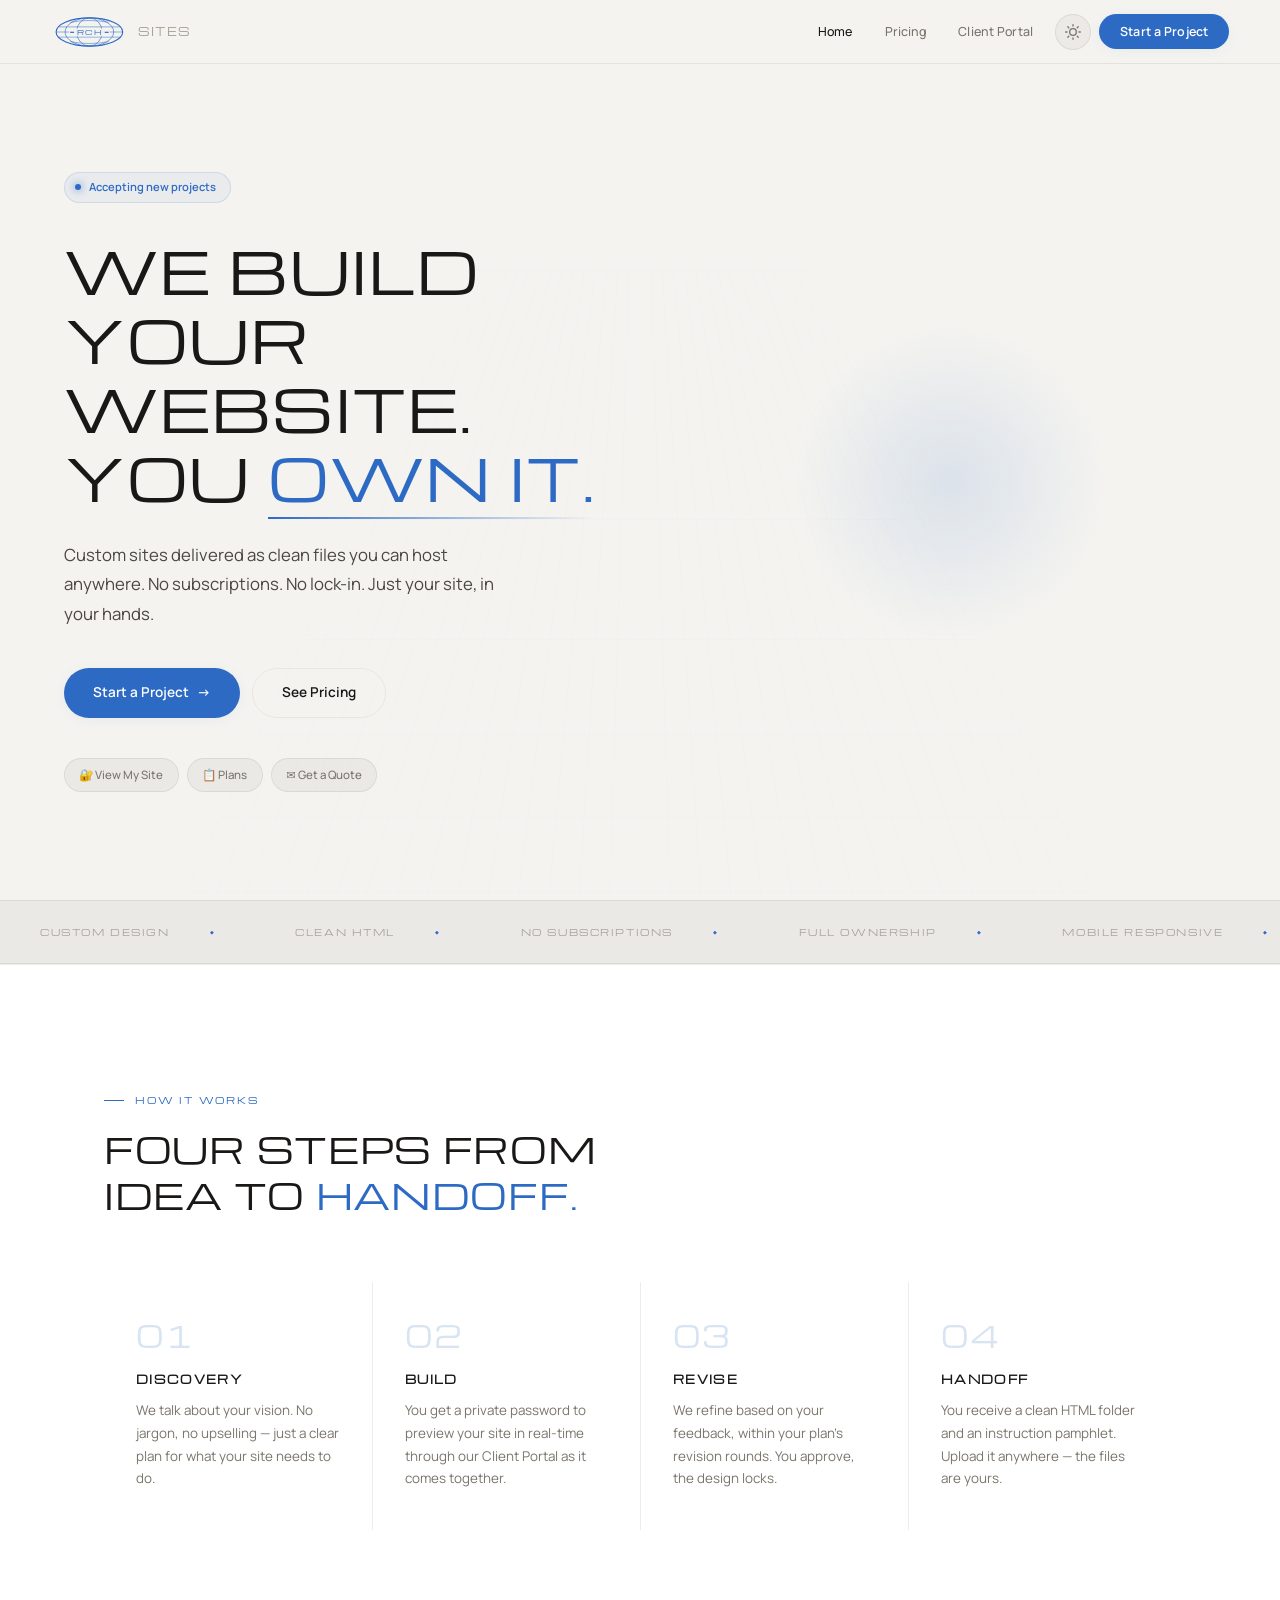
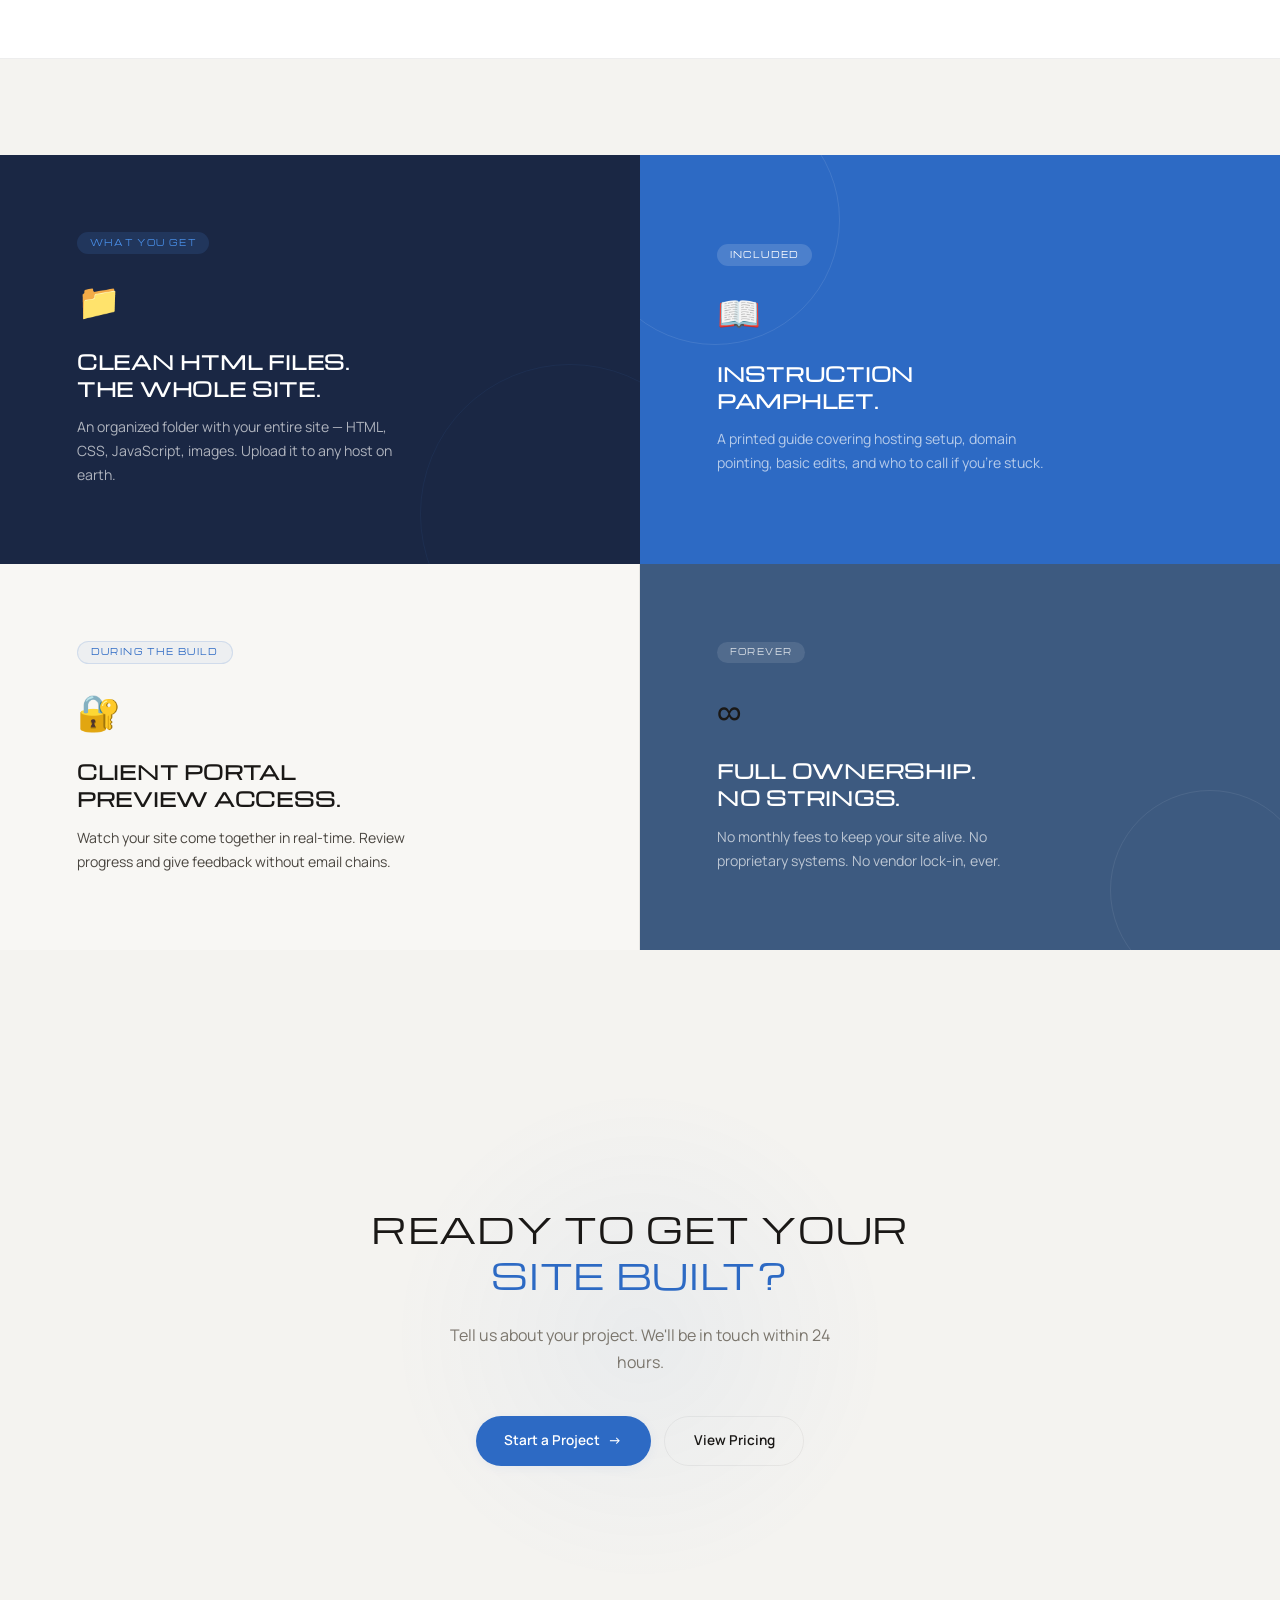
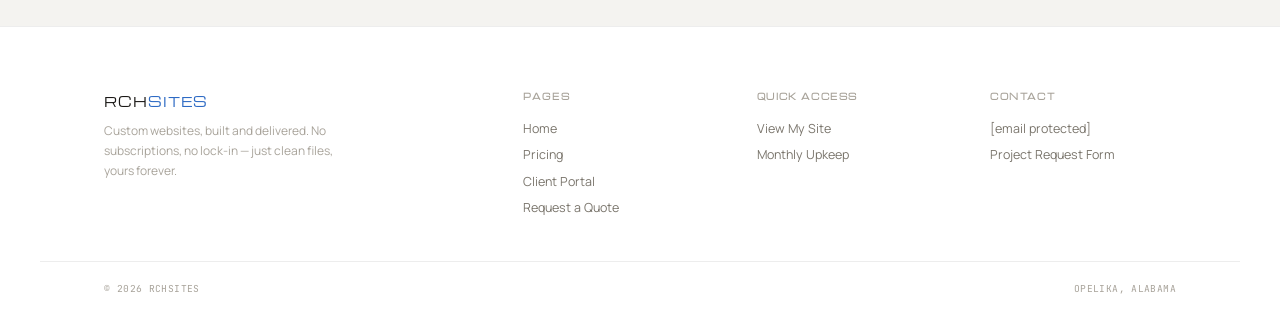
==== commit eaddf156: "v4.1" ====
--- a/index.html
+++ b/index.html
@@ -92,7 +92,7 @@
       <path d="M30 10 Q60 4 90 10" fill="none" class="globe-line" stroke-width="0.8"/>
       <path d="M30 40 Q60 46 90 40" fill="none" class="globe-line" stroke-width="0.8"/>
       <!-- RCH text -->
-      <rect x="28" y="19.5" width="64" height="12" rx="1" fill="var(--bg)" opacity="0.85"/>
+      <rect x="28" y="19.5" width="64" height="12" rx="1" class="logo-bg" opacity="0.9"/>
       <!-- Dashes -->
       <line x1="30" y1="25.5" x2="36" y2="25.5" class="globe-line" stroke-width="1.8"/>
       <line x1="84" y1="25.5" x2="90" y2="25.5" class="globe-line" stroke-width="1.8"/>
@@ -166,11 +166,11 @@
   <div><div class="f-brand">RCH<span>SITES</span></div><p class="f-desc">Custom websites, built and delivered. No subscriptions, no lock-in — just clean files, yours forever.</p></div>
   <div class="f-col"><h4>Pages</h4><a href="index.html">Home</a><a href="pricing.html">Pricing</a><a href="portal.html">Client Portal</a><a href="request.html">Request a Quote</a></div>
   <div class="f-col"><h4>Quick Access</h4><a href="portal.html">View My Site</a><a href="pricing.html#upkeep">Monthly Upkeep</a></div>
-  <div class="f-col"><h4>Contact</h4><a href="mailto:requests@rchsites.com">requests@rchsites.com</a><a href="request.html">Project Request Form</a></div>
+  <div class="f-col"><h4>Contact</h4><a href="/cdn-cgi/l/email-protection#4b392e3a3e2e383f380b39282338223f2e3865282426"><span class="__cf_email__" data-cfemail="6113041014041215122113020912081504124f020e0c">[email&#160;protected]</span></a><a href="request.html">Project Request Form</a></div>
 </div><div class="f-bottom"><span>© 2026 RCHSITES</span><span>OPELIKA, ALABAMA</span></div></footer>
 
 </div>
-<script src="main.js"></script>
+<script data-cfasync="false" src="/cdn-cgi/scripts/5c5dd728/cloudflare-static/email-decode.min.js"></script><script src="main.js"></script>
 <script>
 const glc=document.getElementById('globeCanvas'),glx=glc.getContext('2d');let gF=0;
 function rG(){const s=Math.min(glc.parentElement.offsetWidth,520);glc.width=s*2;glc.height=s*2;glc.style.width=s+'px';glc.style.height=s+'px'}
@@ -180,10 +180,4 @@
 glx.beginPath();glx.arc(cx,cy,r+4,0,Math.PI*2);glx.strokeStyle=c+'0.08)';glx.lineWidth=8;glx.stroke();
 glx.strokeStyle=c+'0.25)';glx.lineWidth=1.5;
 for(let i=-3;i<=3;i++){const lat=(i/4)*Math.PI*.45,ry=r*Math.cos(lat),yO=r*Math.sin(lat);glx.beginPath();for(let a=0;a<=100;a++){const an=(a/100)*Math.PI*2,x=cx+ry*Math.cos(an),y=cy-yO,z=ry*Math.sin(an),sc=1/(1+z*.0004),px=cx+(x-cx)*sc,py=cy+(y-cy)*sc;glx.globalAlpha=Math.sin(an)>-0.1?1:0.15;if(a===0)glx.moveTo(px,py);else glx.lineTo(px,py)}glx.globalAlpha=1;glx.stroke()}
-for(let i=0;i<12;i++){const lon=(i/12)*Math.PI*2+rot;glx.beginPath();for(let a=0;a<=60;a++){const lat=(a/60)*Math.PI-Math.PI/2,x=r*Math.cos(lat)*Math.cos(lon),y=r*Math.sin(lat),z=r*Math.cos(lat)*Math.sin(lon),f=Math.sin(lon);glx.globalAlpha=Math.max(.05,f>-0.15?.2+f*.8:.05);if(a===0)glx.moveTo(cx+x,cy-y);else glx.lineTo(cx+x,cy-y)}glx.globalAlpha=1;glx.stroke()}
-glx.beginPath();glx.arc(cx,cy,r,0,Math.PI*2);glx.strokeStyle=c+'0.35)';glx.lineWidth=2;glx.stroke();
-glx.beginPath();glx.arc(cx,cy,3,0,Math.PI*2);glx.fillStyle=c+'0.5)';glx.fill();
-gF++;requestAnimationFrame(dG)}dG();
-</script>
-</body>
-</html>
+for(let i=0;i<12;i++){const lon=(i/12)*Math.PI*2+rot;glx.beginPath();for(let a=0;a<=60;a++){const lat=(a/60)*Math.PI-Math.PI/2,x=r*Math.cos(lat)*Math.cos(lon),y=r*Math.sin(lat),z=r*Math.cos(lat)*Math.sin(lon),f=Math.sin(lon);glx.globalAlpha=Math.max(.05,f>-0.15?.2+f*.8:.05);if(a===0)glx.moveTo(cx+x,cy-y);else glx.lineTo(cx+x,cy-y)}glx.globalAlpha=1;glx.stroke(
--- a/style.css
+++ b/style.css
@@ -58,6 +58,7 @@
 .n-logo svg{height:32px;width:auto;transition:all .3s}
 .n-logo svg .globe-line{stroke:var(--logo-stroke);transition:stroke .4s}
 .n-logo svg .logo-text{fill:var(--logo-text);transition:fill .4s}
+.n-logo svg .logo-bg{fill:var(--bg);transition:fill .4s}
 .n-logo:hover svg{transform:scale(1.05)}
 .n-logo-text{font-family:var(--font-h);font-size:.7rem;letter-spacing:.12em;color:var(--text-faint);transition:color .4s}
 
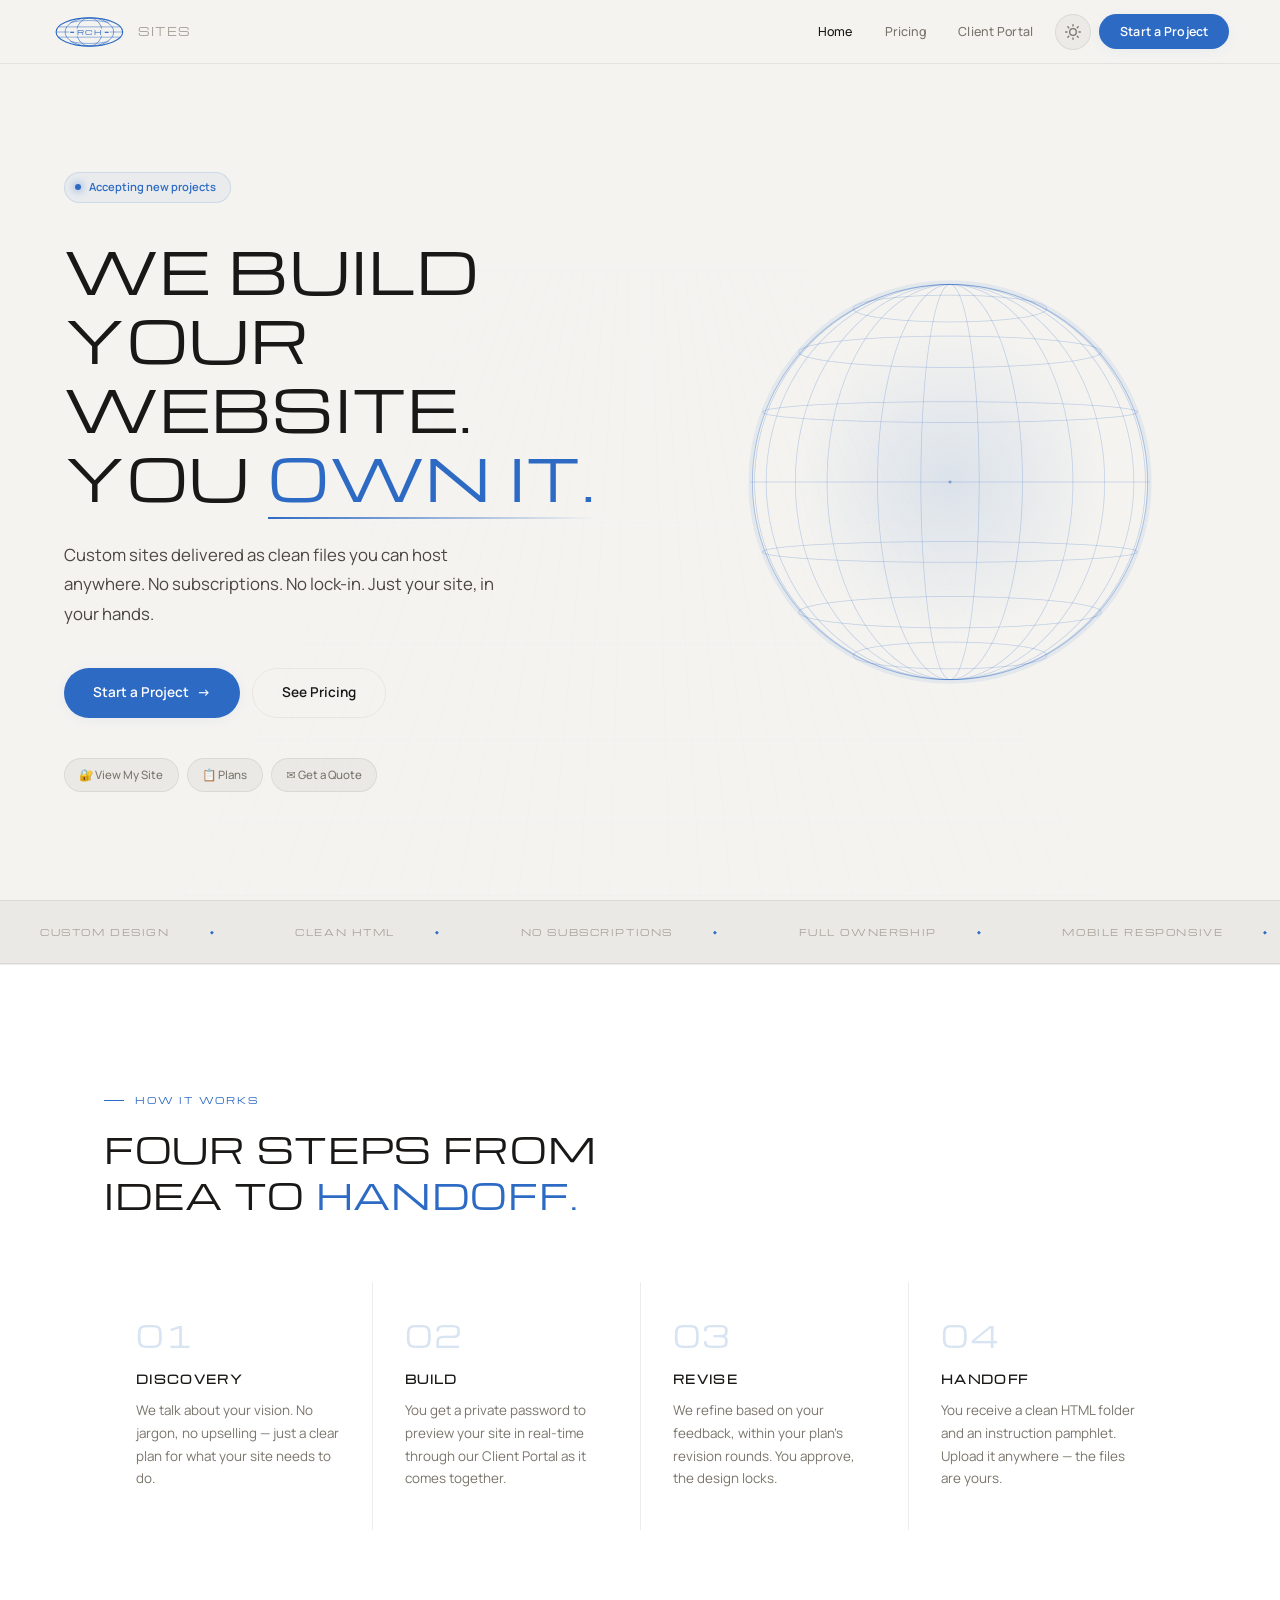
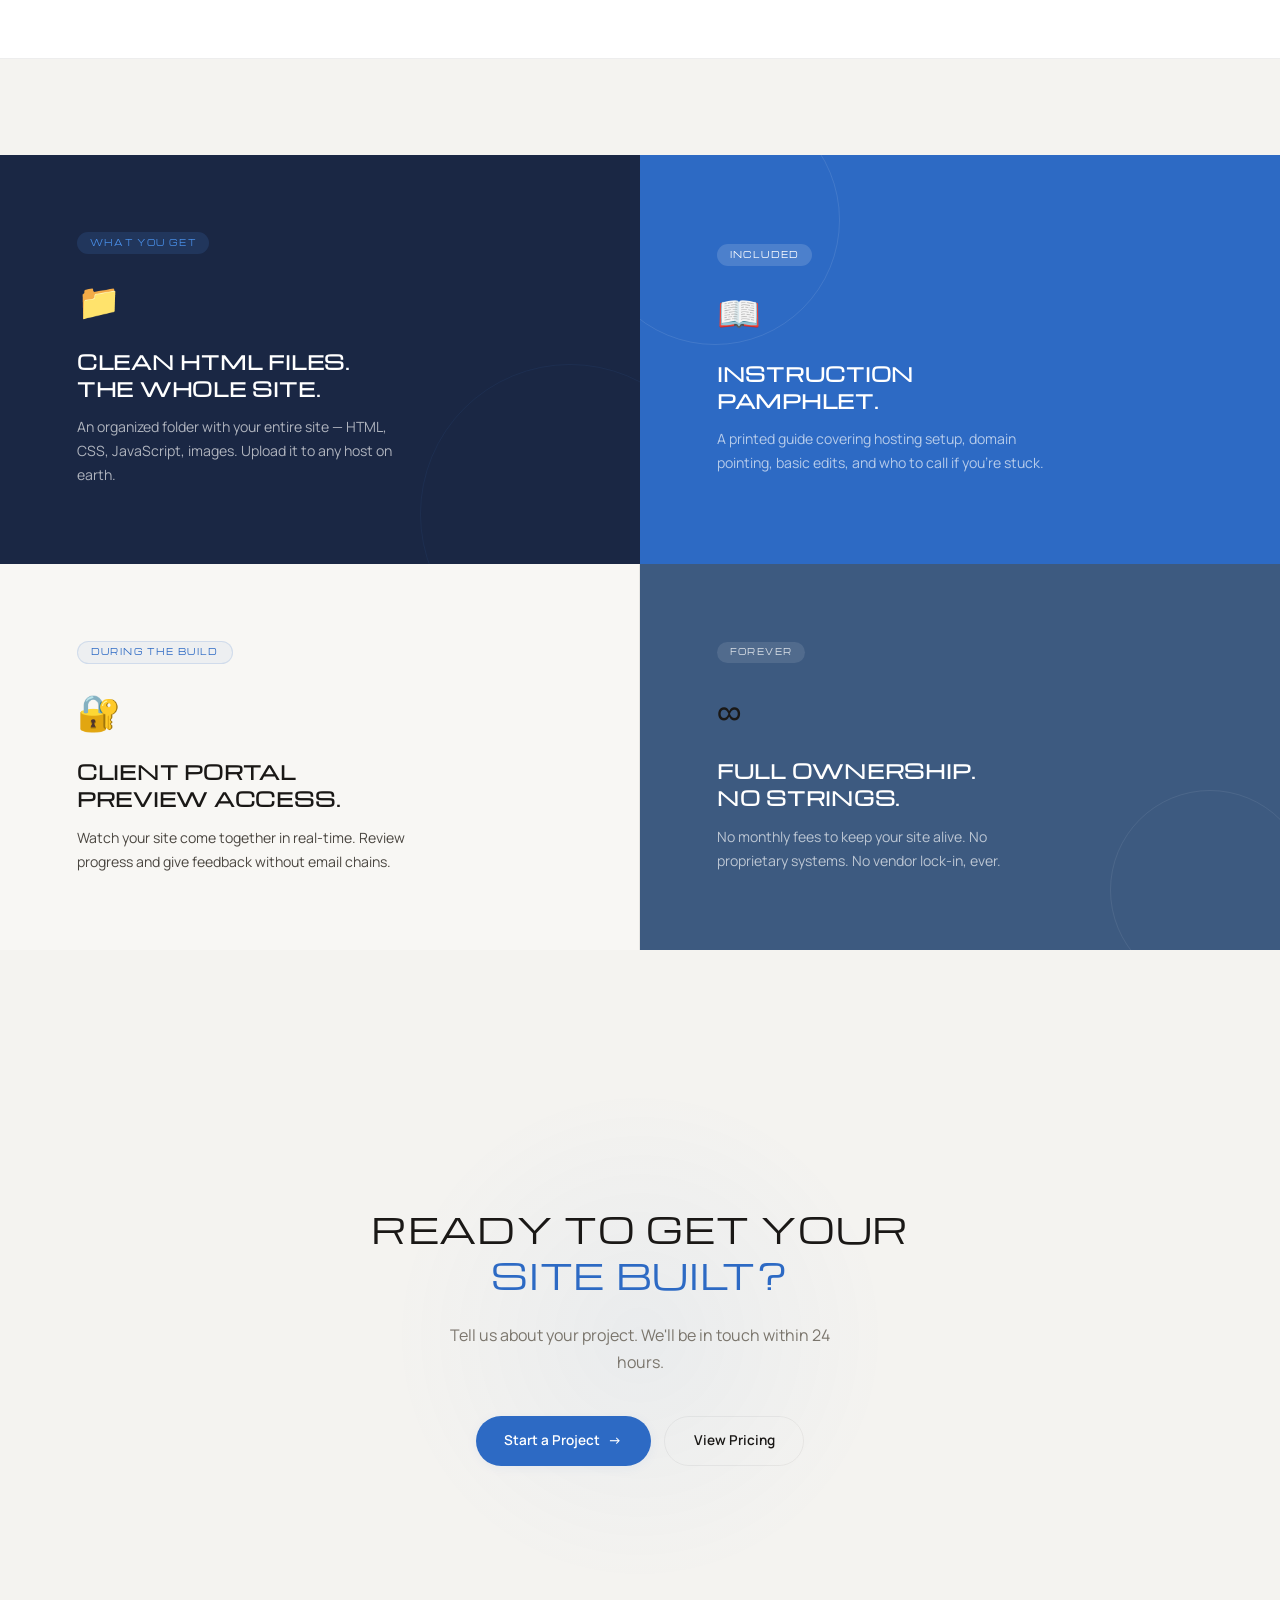
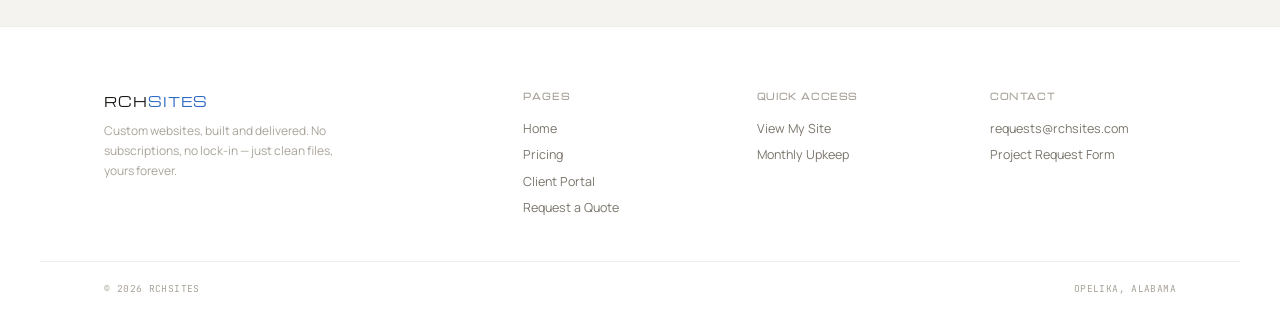
==== commit 3a1c5af4: "v4.5" ====
--- a/index.html
+++ b/index.html
@@ -92,7 +92,7 @@
       <path d="M30 10 Q60 4 90 10" fill="none" class="globe-line" stroke-width="0.8"/>
       <path d="M30 40 Q60 46 90 40" fill="none" class="globe-line" stroke-width="0.8"/>
       <!-- RCH text -->
-      <rect x="28" y="19.5" width="64" height="12" rx="1" class="logo-bg" opacity="0.9"/>
+      <rect x="28" y="19.5" width="64" height="12" rx="1" fill="var(--bg)" opacity="0.85"/>
       <!-- Dashes -->
       <line x1="30" y1="25.5" x2="36" y2="25.5" class="globe-line" stroke-width="1.8"/>
       <line x1="84" y1="25.5" x2="90" y2="25.5" class="globe-line" stroke-width="1.8"/>
@@ -166,11 +166,11 @@
   <div><div class="f-brand">RCH<span>SITES</span></div><p class="f-desc">Custom websites, built and delivered. No subscriptions, no lock-in — just clean files, yours forever.</p></div>
   <div class="f-col"><h4>Pages</h4><a href="index.html">Home</a><a href="pricing.html">Pricing</a><a href="portal.html">Client Portal</a><a href="request.html">Request a Quote</a></div>
   <div class="f-col"><h4>Quick Access</h4><a href="portal.html">View My Site</a><a href="pricing.html#upkeep">Monthly Upkeep</a></div>
-  <div class="f-col"><h4>Contact</h4><a href="/cdn-cgi/l/email-protection#4b392e3a3e2e383f380b39282338223f2e3865282426"><span class="__cf_email__" data-cfemail="6113041014041215122113020912081504124f020e0c">[email&#160;protected]</span></a><a href="request.html">Project Request Form</a></div>
+  <div class="f-col"><h4>Contact</h4><a href="mailto:requests@rchsites.com">requests@rchsites.com</a><a href="request.html">Project Request Form</a></div>
 </div><div class="f-bottom"><span>© 2026 RCHSITES</span><span>OPELIKA, ALABAMA</span></div></footer>
 
 </div>
-<script data-cfasync="false" src="/cdn-cgi/scripts/5c5dd728/cloudflare-static/email-decode.min.js"></script><script src="main.js"></script>
+<script src="main.js"></script>
 <script>
 const glc=document.getElementById('globeCanvas'),glx=glc.getContext('2d');let gF=0;
 function rG(){const s=Math.min(glc.parentElement.offsetWidth,520);glc.width=s*2;glc.height=s*2;glc.style.width=s+'px';glc.style.height=s+'px'}
@@ -180,4 +180,10 @@
 glx.beginPath();glx.arc(cx,cy,r+4,0,Math.PI*2);glx.strokeStyle=c+'0.08)';glx.lineWidth=8;glx.stroke();
 glx.strokeStyle=c+'0.25)';glx.lineWidth=1.5;
 for(let i=-3;i<=3;i++){const lat=(i/4)*Math.PI*.45,ry=r*Math.cos(lat),yO=r*Math.sin(lat);glx.beginPath();for(let a=0;a<=100;a++){const an=(a/100)*Math.PI*2,x=cx+ry*Math.cos(an),y=cy-yO,z=ry*Math.sin(an),sc=1/(1+z*.0004),px=cx+(x-cx)*sc,py=cy+(y-cy)*sc;glx.globalAlpha=Math.sin(an)>-0.1?1:0.15;if(a===0)glx.moveTo(px,py);else glx.lineTo(px,py)}glx.globalAlpha=1;glx.stroke()}
-for(let i=0;i<12;i++){const lon=(i/12)*Math.PI*2+rot;glx.beginPath();for(let a=0;a<=60;a++){const lat=(a/60)*Math.PI-Math.PI/2,x=r*Math.cos(lat)*Math.cos(lon),y=r*Math.sin(lat),z=r*Math.cos(lat)*Math.sin(lon),f=Math.sin(lon);glx.globalAlpha=Math.max(.05,f>-0.15?.2+f*.8:.05);if(a===0)glx.moveTo(cx+x,cy-y);else glx.lineTo(cx+x,cy-y)}glx.globalAlpha=1;glx.stroke(+for(let i=0;i<12;i++){const lon=(i/12)*Math.PI*2+rot;glx.beginPath();for(let a=0;a<=60;a++){const lat=(a/60)*Math.PI-Math.PI/2,x=r*Math.cos(lat)*Math.cos(lon),y=r*Math.sin(lat),z=r*Math.cos(lat)*Math.sin(lon),f=Math.sin(lon);glx.globalAlpha=Math.max(.05,f>-0.15?.2+f*.8:.05);if(a===0)glx.moveTo(cx+x,cy-y);else glx.lineTo(cx+x,cy-y)}glx.globalAlpha=1;glx.stroke()}
+glx.beginPath();glx.arc(cx,cy,r,0,Math.PI*2);glx.strokeStyle=c+'0.35)';glx.lineWidth=2;glx.stroke();
+glx.beginPath();glx.arc(cx,cy,3,0,Math.PI*2);glx.fillStyle=c+'0.5)';glx.fill();
+gF++;requestAnimationFrame(dG)}dG();
+</script>
+</body>
+</html>
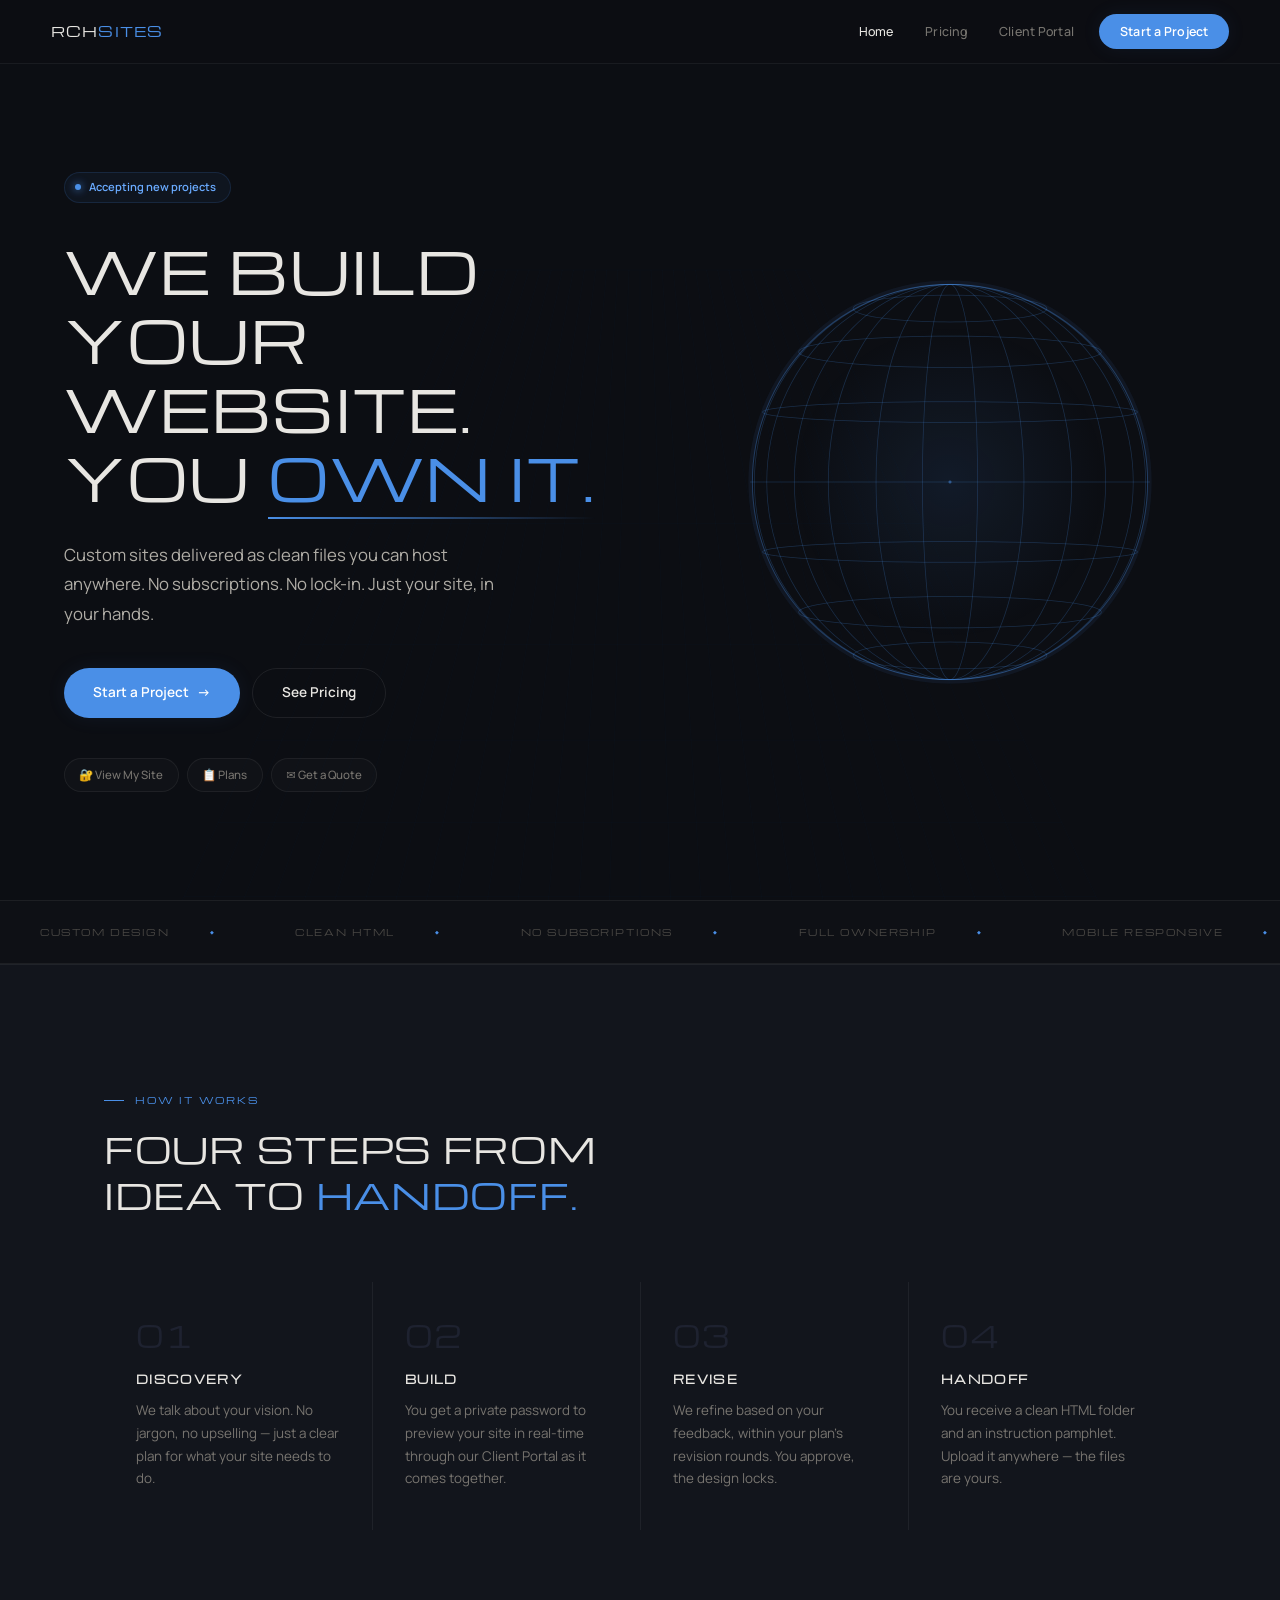
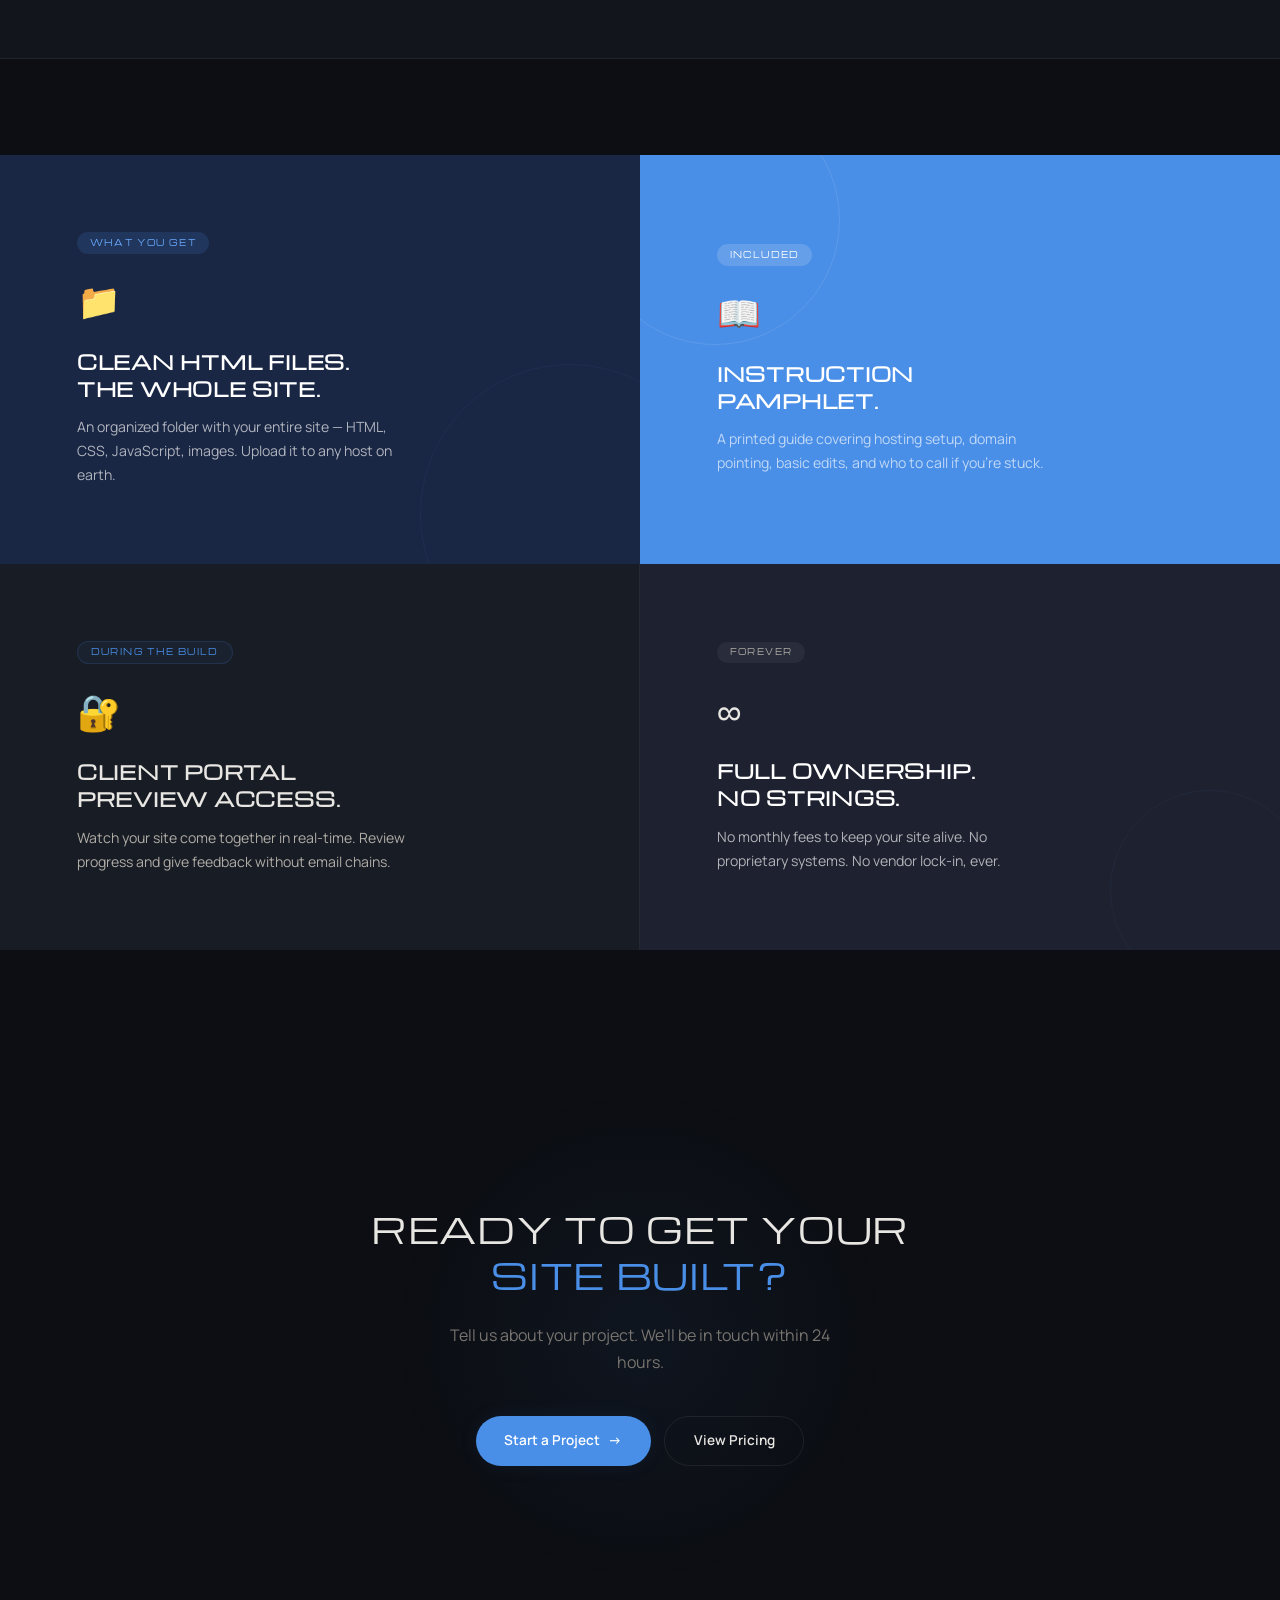
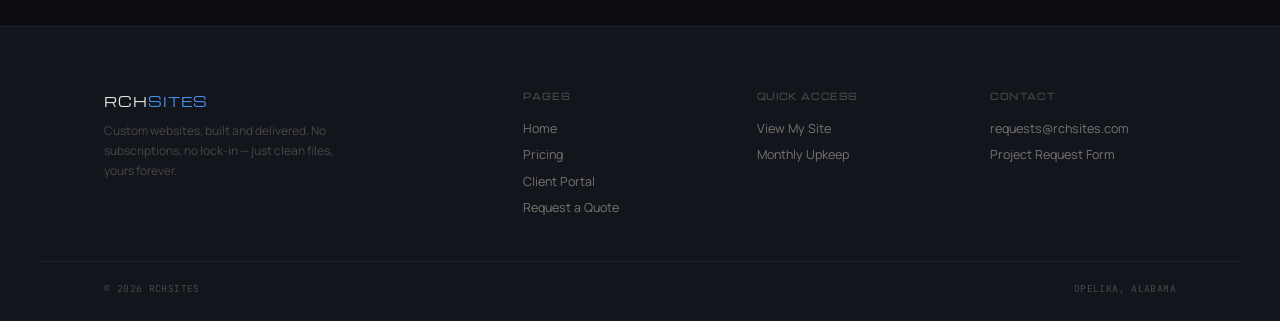
==== commit b935621d: "revert to non bugged version - 3.0" ====
--- a/index.html
+++ b/index.html
@@ -1,5 +1,5 @@
 <!DOCTYPE html>
-<html lang="en" data-theme="dark">
+<html lang="en">
 <head>
 <meta charset="UTF-8">
 <meta name="viewport" content="width=device-width, initial-scale=1.0">
@@ -18,22 +18,22 @@
 .hero-badge{display:inline-flex;align-items:center;gap:.5rem;padding:.35rem .9rem .35rem .6rem;background:var(--blue-faint);color:var(--blue-bright);border:1px solid var(--border-blue);border-radius:100px;font-size:.7rem;font-weight:600}
 .hero-badge .dot{width:6px;height:6px;background:var(--blue);border-radius:50%;box-shadow:0 0 8px var(--blue);animation:pulse 2s ease-in-out infinite}
 @keyframes pulse{0%,100%{opacity:1;box-shadow:0 0 8px var(--blue)}50%{opacity:.5;box-shadow:0 0 16px var(--blue)}}
-[data-theme="light"] .hero-badge{color:var(--blue)}
 .hero h1{font-family:var(--font-h);font-size:clamp(2rem,4.5vw,3.6rem);font-weight:400;letter-spacing:.02em;line-height:1.2;margin-top:2rem;text-transform:uppercase}
 .hero h1 .hl{color:var(--blue);position:relative}
 .hero h1 .hl::after{content:'';position:absolute;bottom:-2px;left:0;right:0;height:2px;background:linear-gradient(90deg,var(--blue),transparent)}
 .hero-sub{font-size:1.05rem;color:var(--text-mid);max-width:440px;line-height:1.75;margin:1.8rem 0 2.5rem}
 .hero-btns{display:flex;gap:.8rem;flex-wrap:wrap}
 .quick-row{display:flex;gap:.5rem;flex-wrap:wrap;margin-top:2.5rem}
-.qlink{display:flex;align-items:center;gap:.4rem;padding:.45rem .9rem;background:var(--toggle-bg);border:1px solid var(--border);border-radius:100px;font-size:.72rem;font-weight:500;color:var(--text-soft);transition:.2s}
+.qlink{display:flex;align-items:center;gap:.4rem;padding:.45rem .9rem;background:rgba(255,255,255,0.02);border:1px solid var(--border);border-radius:100px;font-size:.72rem;font-weight:500;color:var(--text-soft);transition:.2s}
 .qlink:hover{border-color:var(--border-blue);color:var(--blue);background:var(--blue-faint)}
 .hero-globe{position:relative;display:flex;align-items:center;justify-content:center;animation:globeIn 1.2s cubic-bezier(.16,1,.3,1) .5s both}
 @keyframes globeIn{from{opacity:0;transform:scale(.7) rotate(-15deg)}to{opacity:1;transform:scale(1) rotate(0)}}
 #globeCanvas{width:100%;max-width:520px;aspect-ratio:1}
-.globe-glow{position:absolute;width:60%;height:60%;top:20%;left:20%;background:radial-gradient(circle,var(--blue-glow) 0%,transparent 70%);pointer-events:none;animation:gPulse 4s ease-in-out infinite}
+.globe-glow{position:absolute;width:60%;height:60%;top:20%;left:20%;background:radial-gradient(circle,rgba(74,143,231,0.1) 0%,transparent 70%);pointer-events:none;animation:gPulse 4s ease-in-out infinite}
 @keyframes gPulse{0%,100%{opacity:.6;transform:scale(1)}50%{opacity:1;transform:scale(1.1)}}
 
-.process{padding:8rem 0;background:var(--bg-card);border-top:1px solid var(--border);border-bottom:1px solid var(--border);transition:background .4s}
+/* process */
+.process{padding:8rem 0;background:var(--bg-card);border-top:1px solid var(--border);border-bottom:1px solid var(--border)}
 .steps{display:grid;grid-template-columns:repeat(4,1fr);gap:0;margin-top:4rem}
 .step{padding:2.5rem 2rem;border-left:1px solid var(--border);position:relative;transition:.35s}
 .step:first-child{border-left:none}
@@ -42,16 +42,18 @@
 .step:hover{background:var(--blue-faint)}
 .step:hover .snum{color:var(--blue);text-shadow:0 0 20px var(--blue-glow)}
 .snum{font-family:var(--font-h);font-size:1.8rem;color:var(--bg-surface);line-height:1;margin-bottom:1.3rem;transition:.3s;letter-spacing:.05em}
-[data-theme="light"] .snum{color:var(--navy)}
 .step h3{font-family:var(--font-h);font-size:.7rem;letter-spacing:.12em;text-transform:uppercase;margin-bottom:.6rem}
 .step p{font-size:.84rem;color:var(--text-soft);line-height:1.7}
 
+/* features */
 .features{display:grid;grid-template-columns:1fr 1fr}
 .feat{padding:clamp(3rem,6vw,5.5rem);display:flex;flex-direction:column;justify-content:center;position:relative;overflow:hidden;transition:.3s;min-height:380px}
 .feat-1{background:var(--navy)}.feat-2{background:var(--blue)}.feat-3{background:var(--bg-card2);border-right:1px solid var(--border)}.feat-4{background:var(--bg-surface)}
-[data-theme="light"] .feat-1{background:#1A2744}[data-theme="light"] .feat-2{background:var(--blue)}[data-theme="light"] .feat-4{background:#3D5A80}
 .feat .f-tag{display:inline-block;font-family:var(--font-h);font-size:.48rem;letter-spacing:.18em;text-transform:uppercase;padding:.3rem .8rem;border-radius:100px;margin-bottom:1.2rem;width:fit-content}
-.feat-1 .f-tag{background:rgba(74,143,231,0.15);color:var(--blue-bright)}.feat-2 .f-tag{background:rgba(255,255,255,0.15);color:#fff}.feat-3 .f-tag{background:var(--blue-faint);color:var(--blue);border:1px solid var(--border-blue)}.feat-4 .f-tag{background:rgba(255,255,255,0.1);color:rgba(255,255,255,0.8)}
+.feat-1 .f-tag{background:rgba(74,143,231,0.15);color:var(--blue-bright)}
+.feat-2 .f-tag{background:rgba(255,255,255,0.15);color:#fff}
+.feat-3 .f-tag{background:var(--blue-faint);color:var(--blue);border:1px solid var(--border-blue)}
+.feat-4 .f-tag{background:rgba(255,255,255,0.05);color:var(--text-mid)}
 .feat .f-icon{font-size:2.2rem;margin-bottom:1.2rem;display:inline-block;transition:transform .3s}
 .feat:hover .f-icon{transform:scale(1.15) rotate(-5deg)}
 .feat h3{font-family:var(--font-h);font-size:clamp(.9rem,1.8vw,1.2rem);letter-spacing:.04em;text-transform:uppercase;line-height:1.4;margin-bottom:.8rem;color:#fff}
@@ -61,15 +63,28 @@
 .feat-deco{position:absolute;border-radius:50%;pointer-events:none}
 .feat-1 .feat-deco{width:300px;height:300px;border:1px solid rgba(74,143,231,0.08);bottom:-100px;right:-80px}
 .feat-2 .feat-deco{width:250px;height:250px;border:1px solid rgba(255,255,255,0.1);top:-60px;left:-50px}
-.feat-4 .feat-deco{width:200px;height:200px;border:1px solid rgba(255,255,255,0.08);bottom:-40px;right:-30px}
+.feat-4 .feat-deco{width:200px;height:200px;border:1px solid rgba(74,143,231,0.06);bottom:-40px;right:-30px}
 
+/* cta */
 .cta{padding:10rem 0;text-align:center;overflow:hidden}
-.cta::before{content:'';position:absolute;width:500px;height:500px;background:radial-gradient(circle,var(--blue-faint) 0%,transparent 70%);top:50%;left:50%;transform:translate(-50%,-50%);pointer-events:none}
+.cta::before{content:'';position:absolute;width:500px;height:500px;background:radial-gradient(circle,rgba(74,143,231,0.06) 0%,transparent 70%);top:50%;left:50%;transform:translate(-50%,-50%);pointer-events:none}
 .cta-sub{font-size:1rem;color:var(--text-soft);max-width:380px;margin:1.5rem auto 2.5rem;line-height:1.7;position:relative;z-index:1}
 .cta-btns{display:flex;justify-content:center;gap:.8rem;flex-wrap:wrap;position:relative;z-index:1}
 
-@media(max-width:900px){.hero{grid-template-columns:1fr;text-align:center}.hero-sub{margin-left:auto;margin-right:auto}.hero-btns,.quick-row{justify-content:center}.hero-globe{max-width:350px;margin:0 auto}.steps{grid-template-columns:1fr 1fr}.step{border-left:none!important;border-top:1px solid var(--border)}.step:nth-child(-n+2){border-top:none}.features{grid-template-columns:1fr}}
-@media(max-width:600px){.steps{grid-template-columns:1fr}.step{border-top:1px solid var(--border)}.step:first-child{border-top:none}.hero-btns{flex-direction:column;align-items:center}}
+@media(max-width:900px){
+  .hero{grid-template-columns:1fr;text-align:center}
+  .hero-sub{margin-left:auto;margin-right:auto}
+  .hero-btns,.quick-row{justify-content:center}
+  .hero-globe{max-width:350px;margin:0 auto}
+  .steps{grid-template-columns:1fr 1fr}
+  .step{border-left:none!important;border-top:1px solid var(--border)}.step:nth-child(-n+2){border-top:none}
+  .features{grid-template-columns:1fr}
+}
+@media(max-width:600px){
+  .steps{grid-template-columns:1fr}
+  .step{border-top:1px solid var(--border)}.step:first-child{border-top:none}
+  .hero-btns{flex-direction:column;align-items:center}
+}
 </style>
 </head>
 <body>
@@ -77,38 +92,12 @@
 <div class="page">
 
 <nav>
-  <a href="index.html" class="n-logo">
-    <svg viewBox="0 0 120 50" height="32" xmlns="http://www.w3.org/2000/svg">
-      <!-- Globe wireframe -->
-      <ellipse cx="60" cy="25" rx="52" ry="22" fill="none" class="globe-line" stroke-width="1.8"/>
-      <!-- Longitude arcs -->
-      <ellipse cx="60" cy="25" rx="20" ry="22" fill="none" class="globe-line" stroke-width="1"/>
-      <ellipse cx="60" cy="25" rx="38" ry="22" fill="none" class="globe-line" stroke-width="1"/>
-      <!-- Latitude lines -->
-      <line x1="12" y1="17" x2="108" y2="17" class="globe-line" stroke-width="0.8"/>
-      <line x1="8" y1="25" x2="112" y2="25" class="globe-line" stroke-width="0.8"/>
-      <line x1="12" y1="33" x2="108" y2="33" class="globe-line" stroke-width="0.8"/>
-      <!-- Top/bottom arcs -->
-      <path d="M30 10 Q60 4 90 10" fill="none" class="globe-line" stroke-width="0.8"/>
-      <path d="M30 40 Q60 46 90 40" fill="none" class="globe-line" stroke-width="0.8"/>
-      <!-- RCH text -->
-      <rect x="28" y="19.5" width="64" height="12" rx="1" fill="var(--bg)" opacity="0.85"/>
-      <!-- Dashes -->
-      <line x1="30" y1="25.5" x2="36" y2="25.5" class="globe-line" stroke-width="1.8"/>
-      <line x1="84" y1="25.5" x2="90" y2="25.5" class="globe-line" stroke-width="1.8"/>
-      <text x="60" y="29" text-anchor="middle" class="logo-text" font-family="Michroma, sans-serif" font-size="11" font-weight="400" letter-spacing="2">RCH</text>
-    </svg>
-    <span class="n-logo-text">SITES</span>
-  </a>
+  <a href="index.html" class="n-logo">RCH<span>SITES</span></a>
   <button class="n-toggle" aria-label="Menu"><span></span><span></span><span></span></button>
   <div class="n-links">
     <a href="index.html" class="active">Home</a>
     <a href="pricing.html">Pricing</a>
     <a href="portal.html">Client Portal</a>
-    <button class="theme-toggle" aria-label="Toggle theme">
-      <svg class="icon-moon" viewBox="0 0 24 24"><path d="M21 12.79A9 9 0 1111.21 3a7 7 0 009.79 9.79z"/></svg>
-      <svg class="icon-sun" viewBox="0 0 24 24"><circle cx="12" cy="12" r="5"/><path d="M12 1v2M12 21v2M4.22 4.22l1.42 1.42M18.36 18.36l1.42 1.42M1 12h2M21 12h2M4.22 19.78l1.42-1.42M18.36 5.64l1.42-1.42"/></svg>
-    </button>
     <a href="request.html" class="n-cta">Start a Project</a>
   </div>
 </nav>
@@ -128,23 +117,28 @@
       <a href="request.html" class="qlink">✉️ Get a Quote</a>
     </div>
   </div>
-  <div class="hero-globe"><div class="globe-glow"></div><canvas id="globeCanvas"></canvas></div>
+  <div class="hero-globe">
+    <div class="globe-glow"></div>
+    <canvas id="globeCanvas"></canvas>
+  </div>
 </section>
 
 <div class="marquee"><div class="mq-track">
   <div class="mq-item">Custom Design</div><div class="mq-item">Clean HTML</div><div class="mq-item">No Subscriptions</div><div class="mq-item">Full Ownership</div><div class="mq-item">Mobile Responsive</div><div class="mq-item">Client Portal</div><div class="mq-item">Custom Design</div><div class="mq-item">Clean HTML</div><div class="mq-item">No Subscriptions</div><div class="mq-item">Full Ownership</div><div class="mq-item">Mobile Responsive</div><div class="mq-item">Client Portal</div>
 </div></div>
 
-<section class="process"><div class="container">
-  <div class="eyebrow rv">How it works</div>
-  <h2 class="sec-h rv">Four steps from<br>idea to <span class="hl">handoff.</span></h2>
-  <div class="steps">
-    <div class="step rv"><div class="snum">01</div><h3>Discovery</h3><p>We talk about your vision. No jargon, no upselling — just a clear plan for what your site needs to do.</p></div>
-    <div class="step rv"><div class="snum">02</div><h3>Build</h3><p>You get a private password to preview your site in real-time through our Client Portal as it comes together.</p></div>
-    <div class="step rv"><div class="snum">03</div><h3>Revise</h3><p>We refine based on your feedback, within your plan's revision rounds. You approve, the design locks.</p></div>
-    <div class="step rv"><div class="snum">04</div><h3>Handoff</h3><p>You receive a clean HTML folder and an instruction pamphlet. Upload it anywhere — the files are yours.</p></div>
+<section class="process">
+  <div class="container">
+    <div class="eyebrow rv">How it works</div>
+    <h2 class="sec-h rv">Four steps from<br>idea to <span class="hl">handoff.</span></h2>
+    <div class="steps">
+      <div class="step rv"><div class="snum">01</div><h3>Discovery</h3><p>We talk about your vision. No jargon, no upselling — just a clear plan for what your site needs to do.</p></div>
+      <div class="step rv"><div class="snum">02</div><h3>Build</h3><p>You get a private password to preview your site in real-time through our Client Portal as it comes together.</p></div>
+      <div class="step rv"><div class="snum">03</div><h3>Revise</h3><p>We refine based on your feedback, within your plan's revision rounds. You approve, the design locks.</p></div>
+      <div class="step rv"><div class="snum">04</div><h3>Handoff</h3><p>You receive a clean HTML folder and an instruction pamphlet. Upload it anywhere — the files are yours.</p></div>
+    </div>
   </div>
-</div></section>
+</section>
 
 <section class="features">
   <div class="feat feat-1 rv-l"><div class="feat-deco"></div><span class="f-tag">What you get</span><span class="f-icon">📁</span><h3>Clean HTML files.<br>The whole site.</h3><p>An organized folder with your entire site — HTML, CSS, JavaScript, images. Upload it to any host on earth.</p></div>
@@ -162,27 +156,30 @@
   </div>
 </section>
 
-<footer><div class="f-grid">
-  <div><div class="f-brand">RCH<span>SITES</span></div><p class="f-desc">Custom websites, built and delivered. No subscriptions, no lock-in — just clean files, yours forever.</p></div>
-  <div class="f-col"><h4>Pages</h4><a href="index.html">Home</a><a href="pricing.html">Pricing</a><a href="portal.html">Client Portal</a><a href="request.html">Request a Quote</a></div>
-  <div class="f-col"><h4>Quick Access</h4><a href="portal.html">View My Site</a><a href="pricing.html#upkeep">Monthly Upkeep</a></div>
-  <div class="f-col"><h4>Contact</h4><a href="mailto:requests@rchsites.com">requests@rchsites.com</a><a href="request.html">Project Request Form</a></div>
-</div><div class="f-bottom"><span>© 2026 RCHSITES</span><span>OPELIKA, ALABAMA</span></div></footer>
+<footer>
+  <div class="f-grid">
+    <div><div class="f-brand">RCH<span>SITES</span></div><p class="f-desc">Custom websites, built and delivered. No subscriptions, no lock-in — just clean files, yours forever.</p></div>
+    <div class="f-col"><h4>Pages</h4><a href="index.html">Home</a><a href="pricing.html">Pricing</a><a href="portal.html">Client Portal</a><a href="request.html">Request a Quote</a></div>
+    <div class="f-col"><h4>Quick Access</h4><a href="portal.html">View My Site</a><a href="pricing.html#upkeep">Monthly Upkeep</a></div>
+    <div class="f-col"><h4>Contact</h4><a href="mailto:requests@rchsites.com">requests@rchsites.com</a><a href="request.html">Project Request Form</a></div>
+  </div>
+  <div class="f-bottom"><span>© 2026 RCHSITES</span><span>OPELIKA, ALABAMA</span></div>
+</footer>
 
 </div>
 <script src="main.js"></script>
 <script>
+// ── GLOBE ──
 const glc=document.getElementById('globeCanvas'),glx=glc.getContext('2d');let gF=0;
 function rG(){const s=Math.min(glc.parentElement.offsetWidth,520);glc.width=s*2;glc.height=s*2;glc.style.width=s+'px';glc.style.height=s+'px'}
 rG();window.addEventListener('resize',rG);
-function getGlobeColor(){return document.documentElement.getAttribute('data-theme')==='light'?'rgba(45,106,196,':'rgba(74,143,231,'}
-function dG(){const w=glc.width,h=glc.height,cx=w/2,cy=h/2,r=Math.min(w,h)*.38,rot=gF*.004,c=getGlobeColor();glx.clearRect(0,0,w,h);
-glx.beginPath();glx.arc(cx,cy,r+4,0,Math.PI*2);glx.strokeStyle=c+'0.08)';glx.lineWidth=8;glx.stroke();
-glx.strokeStyle=c+'0.25)';glx.lineWidth=1.5;
+function dG(){const w=glc.width,h=glc.height,cx=w/2,cy=h/2,r=Math.min(w,h)*.38,rot=gF*.004;glx.clearRect(0,0,w,h);
+glx.beginPath();glx.arc(cx,cy,r+4,0,Math.PI*2);glx.strokeStyle='rgba(74,143,231,0.08)';glx.lineWidth=8;glx.stroke();
+glx.strokeStyle='rgba(74,143,231,0.25)';glx.lineWidth=1.5;
 for(let i=-3;i<=3;i++){const lat=(i/4)*Math.PI*.45,ry=r*Math.cos(lat),yO=r*Math.sin(lat);glx.beginPath();for(let a=0;a<=100;a++){const an=(a/100)*Math.PI*2,x=cx+ry*Math.cos(an),y=cy-yO,z=ry*Math.sin(an),sc=1/(1+z*.0004),px=cx+(x-cx)*sc,py=cy+(y-cy)*sc;glx.globalAlpha=Math.sin(an)>-0.1?1:0.15;if(a===0)glx.moveTo(px,py);else glx.lineTo(px,py)}glx.globalAlpha=1;glx.stroke()}
 for(let i=0;i<12;i++){const lon=(i/12)*Math.PI*2+rot;glx.beginPath();for(let a=0;a<=60;a++){const lat=(a/60)*Math.PI-Math.PI/2,x=r*Math.cos(lat)*Math.cos(lon),y=r*Math.sin(lat),z=r*Math.cos(lat)*Math.sin(lon),f=Math.sin(lon);glx.globalAlpha=Math.max(.05,f>-0.15?.2+f*.8:.05);if(a===0)glx.moveTo(cx+x,cy-y);else glx.lineTo(cx+x,cy-y)}glx.globalAlpha=1;glx.stroke()}
-glx.beginPath();glx.arc(cx,cy,r,0,Math.PI*2);glx.strokeStyle=c+'0.35)';glx.lineWidth=2;glx.stroke();
-glx.beginPath();glx.arc(cx,cy,3,0,Math.PI*2);glx.fillStyle=c+'0.5)';glx.fill();
+glx.beginPath();glx.arc(cx,cy,r,0,Math.PI*2);glx.strokeStyle='rgba(74,143,231,0.35)';glx.lineWidth=2;glx.stroke();
+glx.beginPath();glx.arc(cx,cy,3,0,Math.PI*2);glx.fillStyle='rgba(74,143,231,0.5)';glx.fill();
 gF++;requestAnimationFrame(dG)}dG();
 </script>
 </body>
--- a/style.css
+++ b/style.css
@@ -1,86 +1,49 @@
 /* ═══════════════════════════════════════════
-   RCHsites.com — Light/Dark Wireframe Theme
-   System-preference based + manual toggle
+   RCHsites.com — Dark Wireframe Theme
+   Michroma headings / blue accent / grid bg
    ═══════════════════════════════════════════ */
 @import url('https://fonts.googleapis.com/css2?family=Michroma&family=Manrope:wght@300;400;500;600;700;800&family=JetBrains+Mono:wght@400;500&display=swap');
 
 *,*::before,*::after{margin:0;padding:0;box-sizing:border-box}
 
-/* ── DARK (default) ── */
-:root {
+:root{
   --bg:#0C0E13;--bg-card:#12151C;--bg-card2:#181C25;--bg-surface:#1E2230;
   --text:#E8E6E2;--text-mid:#B0ADA6;--text-soft:#787570;--text-faint:#4A4845;
+  --cream:#E8E6E2;
   --blue:#4A8FE7;--blue-bright:#6AABFF;--blue-deep:#2D6AC4;
   --blue-glow:rgba(74,143,231,0.15);--blue-faint:rgba(74,143,231,0.06);
   --navy:#1A2744;--navy-light:#243556;
+  --grid:rgba(74,143,231,0.07);
   --border:rgba(255,255,255,0.06);--border-light:rgba(255,255,255,0.08);
   --border-blue:rgba(74,143,231,0.15);
-  --glow-sm:0 0 20px rgba(74,143,231,0.08);--glow-md:0 0 40px rgba(74,143,231,0.1);
-  --grid-opacity:1;
-  --logo-stroke:#E8E6E2;--logo-text:#E8E6E2;
-  --nav-bg:rgba(12,14,19,0.75);
-  --toggle-bg:rgba(255,255,255,0.06);
-  --font-h:'Michroma',sans-serif;--font:'Manrope',system-ui,sans-serif;--mono:'JetBrains Mono',monospace;
-  color-scheme: dark;
-}
-
-/* ── LIGHT ── */
-[data-theme="light"] {
-  --bg:#F4F3F0;--bg-card:#FFFFFF;--bg-card2:#F8F7F4;--bg-surface:#EDECEA;
-  --text:#1A1816;--text-mid:#4A4640;--text-soft:#7A756C;--text-faint:#A8A39A;
-  --blue:#2D6AC4;--blue-bright:#4A8FE7;--blue-deep:#1E5199;
-  --blue-glow:rgba(45,106,196,0.12);--blue-faint:rgba(45,106,196,0.05);
-  --navy:#D8E4F2;--navy-light:#C5D5EA;
-  --border:rgba(0,0,0,0.07);--border-light:rgba(0,0,0,0.05);
-  --border-blue:rgba(45,106,196,0.15);
-  --glow-sm:0 2px 12px rgba(45,106,196,0.06);--glow-md:0 4px 24px rgba(45,106,196,0.08);
-  --grid-opacity:0.6;
-  --logo-stroke:#2D6AC4;--logo-text:#2D6AC4;
-  --nav-bg:rgba(244,243,240,0.82);
-  --toggle-bg:rgba(0,0,0,0.04);
-  color-scheme: light;
+  --glow-sm:0 0 20px rgba(74,143,231,0.08);
+  --glow-md:0 0 40px rgba(74,143,231,0.1);
+  --font-h:'Michroma',sans-serif;--font:'Manrope',system-ui,sans-serif;
+  --mono:'JetBrains Mono',monospace;
 }
 
 html{scroll-behavior:smooth}
-body{font-family:var(--font);background:var(--bg);color:var(--text);overflow-x:hidden;-webkit-font-smoothing:antialiased;line-height:1.6;transition:background .4s,color .4s}
+body{font-family:var(--font);background:var(--bg);color:var(--text);overflow-x:hidden;-webkit-font-smoothing:antialiased;line-height:1.6}
 a{color:inherit;text-decoration:none}
 ::selection{background:var(--blue);color:#fff}
 
-#gridCanvas{position:fixed;inset:0;z-index:0;width:100%;height:100%;pointer-events:none;opacity:var(--grid-opacity);transition:opacity .4s}
+#gridCanvas{position:fixed;inset:0;z-index:0;width:100%;height:100%;pointer-events:none}
 .page{position:relative;z-index:1;animation:warpIn 1.4s cubic-bezier(.16,1,.3,1) both}
 @keyframes warpIn{0%{opacity:0;transform:scale(1.12);filter:blur(10px)}50%{filter:blur(1px)}100%{opacity:1;transform:scale(1);filter:blur(0)}}
 
 /* ── NAV ── */
-nav{position:fixed;top:0;left:0;right:0;z-index:1000;height:64px;display:flex;align-items:center;justify-content:space-between;padding:0 clamp(1.5rem,4vw,3.5rem);background:var(--nav-bg);backdrop-filter:blur(20px) saturate(1.5);-webkit-backdrop-filter:blur(20px) saturate(1.5);border-bottom:1px solid var(--border);transition:background .4s}
-nav.scrolled{box-shadow:0 1px 20px rgba(0,0,0,0.08)}
-
-.n-logo{display:flex;align-items:center;gap:.6rem;text-decoration:none}
-.n-logo svg{height:32px;width:auto;transition:all .3s}
-.n-logo svg .globe-line{stroke:var(--logo-stroke);transition:stroke .4s}
-.n-logo svg .logo-text{fill:var(--logo-text);transition:fill .4s}
-.n-logo svg .logo-bg{fill:var(--bg);transition:fill .4s}
-.n-logo:hover svg{transform:scale(1.05)}
-.n-logo-text{font-family:var(--font-h);font-size:.7rem;letter-spacing:.12em;color:var(--text-faint);transition:color .4s}
-
+nav{position:fixed;top:0;left:0;right:0;z-index:1000;height:64px;display:flex;align-items:center;justify-content:space-between;padding:0 clamp(1.5rem,4vw,3.5rem);background:rgba(12,14,19,0.75);backdrop-filter:blur(20px) saturate(1.5);-webkit-backdrop-filter:blur(20px) saturate(1.5);border-bottom:1px solid var(--border)}
+nav.scrolled{box-shadow:0 1px 20px rgba(0,0,0,0.2)}
+.n-logo{font-family:var(--font-h);font-size:.85rem;letter-spacing:.08em;color:var(--cream)}
+.n-logo span{color:var(--blue)}
 .n-links{display:flex;align-items:center;gap:.2rem}
 .n-links a{font-size:.78rem;font-weight:500;color:var(--text-soft);padding:.4rem .9rem;border-radius:8px;transition:.2s;letter-spacing:.01em}
-.n-links a:hover{color:var(--text);background:var(--toggle-bg)}
+.n-links a:hover{color:var(--text);background:rgba(255,255,255,0.03)}
 .n-links a.active{color:var(--text)}
-.n-cta{background:var(--blue)!important;color:#fff!important;padding:.45rem 1.3rem!important;border-radius:100px!important;font-weight:600!important;font-size:.78rem!important;margin-left:.3rem;transition:.3s!important;box-shadow:var(--glow-sm)}
+.n-cta{background:var(--blue)!important;color:#fff!important;padding:.45rem 1.3rem!important;border-radius:100px!important;font-weight:600!important;font-size:.78rem!important;margin-left:.5rem;transition:.3s!important;box-shadow:var(--glow-sm)}
 .n-cta:hover{background:var(--blue-bright)!important;transform:translateY(-1px);box-shadow:var(--glow-md)}
-
-/* Theme toggle */
-.theme-toggle{background:var(--toggle-bg);border:1px solid var(--border);border-radius:100px;width:36px;height:36px;display:flex;align-items:center;justify-content:center;cursor:pointer;transition:.3s;margin-left:.3rem;flex-shrink:0}
-.theme-toggle:hover{border-color:var(--border-blue);background:var(--blue-faint)}
-.theme-toggle svg{width:16px;height:16px;fill:none;stroke:var(--text-soft);stroke-width:2;stroke-linecap:round;stroke-linejoin:round;transition:stroke .3s}
-.theme-toggle:hover svg{stroke:var(--blue)}
-.theme-toggle .icon-sun{display:none}
-.theme-toggle .icon-moon{display:block}
-[data-theme="light"] .theme-toggle .icon-sun{display:block}
-[data-theme="light"] .theme-toggle .icon-moon{display:none}
-
 .n-toggle{display:none;background:none;border:none;cursor:pointer;padding:.4rem;flex-direction:column;gap:5px}
-.n-toggle span{display:block;width:20px;height:1.5px;background:var(--text);border-radius:2px;transition:.3s}
+.n-toggle span{display:block;width:20px;height:1.5px;background:var(--text);border-radius:2px}
 
 /* ── SHARED ── */
 .container{max-width:1200px;margin:0 auto;padding:0 clamp(1.5rem,5vw,5rem)}
@@ -91,6 +54,7 @@
 
 .sec-h{font-family:var(--font-h);font-size:clamp(1.4rem,3vw,2.2rem);font-weight:400;letter-spacing:.02em;text-transform:uppercase;line-height:1.3}
 .sec-h .hl{color:var(--blue)}
+
 .sec-sub{font-size:.95rem;color:var(--text-mid);max-width:480px;line-height:1.75;margin-top:.8rem}
 
 /* ── BUTTONS ── */
@@ -115,14 +79,14 @@
 .rv-r.vis{opacity:1;transform:translateX(0)}
 
 /* ── MARQUEE ── */
-.marquee{padding:1.5rem 0;border-top:1px solid var(--border);border-bottom:1px solid var(--border);overflow:hidden;background:var(--toggle-bg)}
+.marquee{padding:1.5rem 0;border-top:1px solid var(--border);border-bottom:1px solid var(--border);overflow:hidden;background:rgba(255,255,255,0.01)}
 .mq-track{display:flex;animation:mScroll 24s linear infinite;width:max-content}
 .mq-item{font-family:var(--font-h);font-size:.55rem;text-transform:uppercase;letter-spacing:.18em;color:var(--text-faint);white-space:nowrap;padding:0 2.5rem;display:flex;align-items:center;gap:2.5rem}
 .mq-item::after{content:'◆';font-size:.3rem;color:var(--blue)}
 @keyframes mScroll{from{transform:translateX(0)}to{transform:translateX(-50%)}}
 
 /* ── FOOTER ── */
-footer{background:var(--bg-card);border-top:1px solid var(--border);color:var(--text-soft);padding:4rem 0 1.5rem;transition:background .4s}
+footer{background:var(--bg-card);border-top:1px solid var(--border);color:var(--text-soft);padding:4rem 0 1.5rem}
 .f-grid{max-width:1200px;margin:0 auto;padding:0 clamp(1.5rem,5vw,5rem);display:grid;grid-template-columns:2fr 1fr 1fr 1fr;gap:3rem;margin-bottom:2.5rem}
 .f-brand{font-family:var(--font-h);font-size:.8rem;color:var(--text);margin-bottom:.6rem;letter-spacing:.08em}
 .f-brand span{color:var(--blue)}
@@ -135,7 +99,7 @@
 /* ── RESPONSIVE ── */
 @media(max-width:900px){.f-grid{grid-template-columns:1fr 1fr}}
 @media(max-width:600px){
-  .n-links{display:none;position:absolute;top:64px;left:0;right:0;background:var(--nav-bg);backdrop-filter:blur(20px);flex-direction:column;padding:.5rem;border-bottom:1px solid var(--border)}
+  .n-links{display:none;position:absolute;top:64px;left:0;right:0;background:rgba(12,14,19,0.97);backdrop-filter:blur(20px);flex-direction:column;padding:.5rem;border-bottom:1px solid var(--border)}
   .n-links.open{display:flex}
   .n-toggle{display:flex}
   .f-grid{grid-template-columns:1fr}
